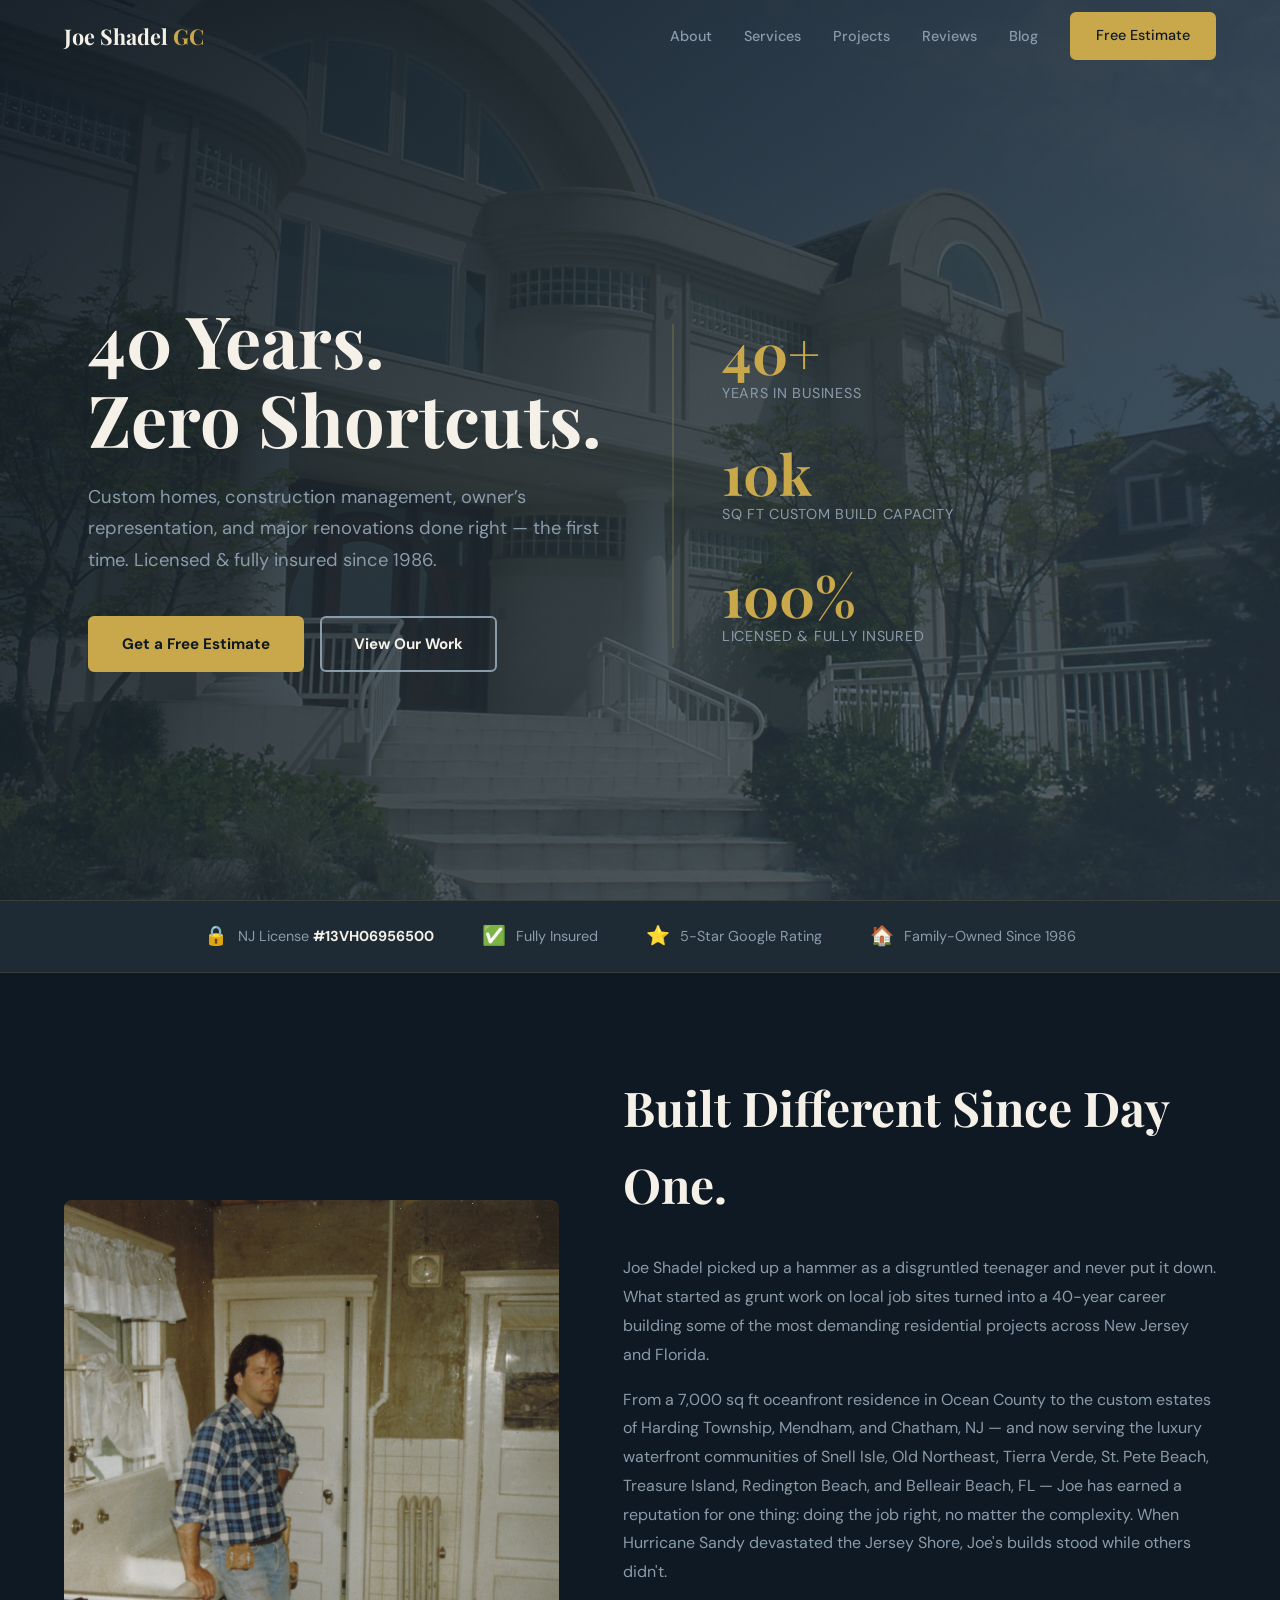
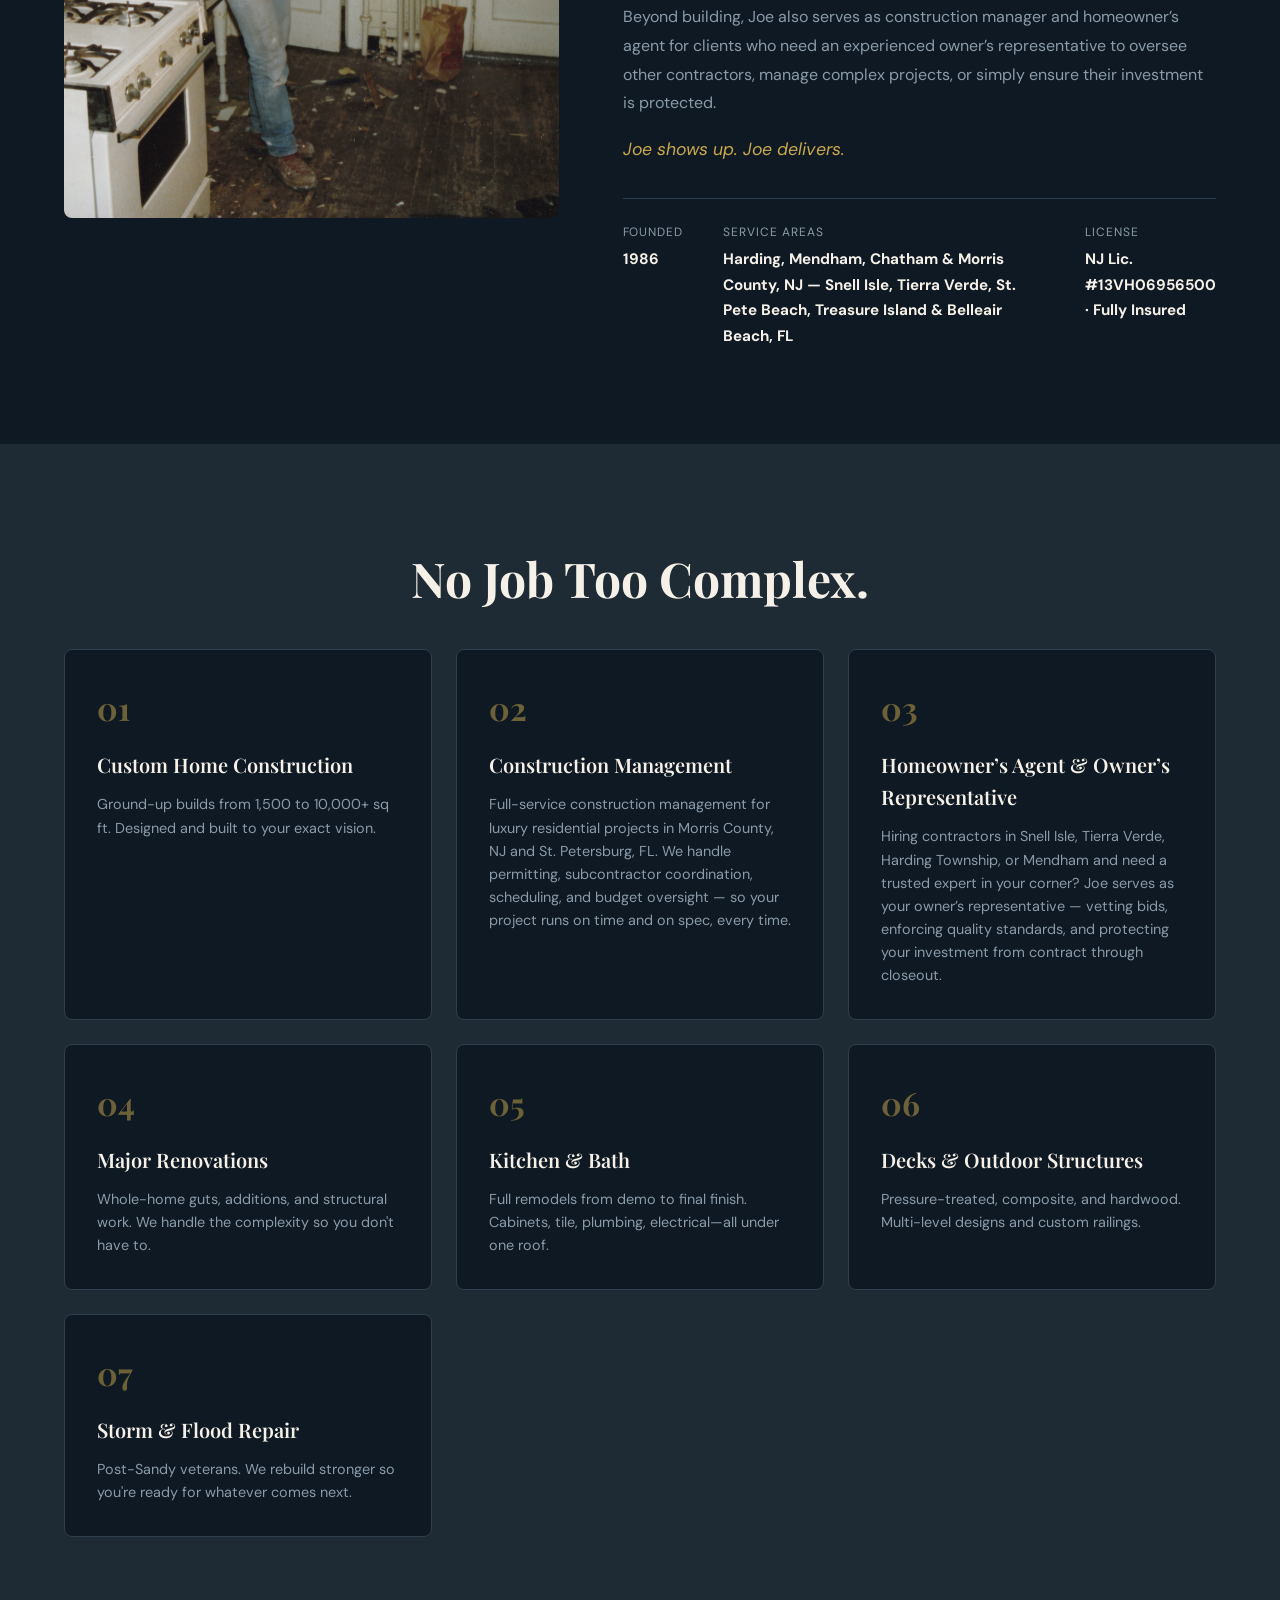
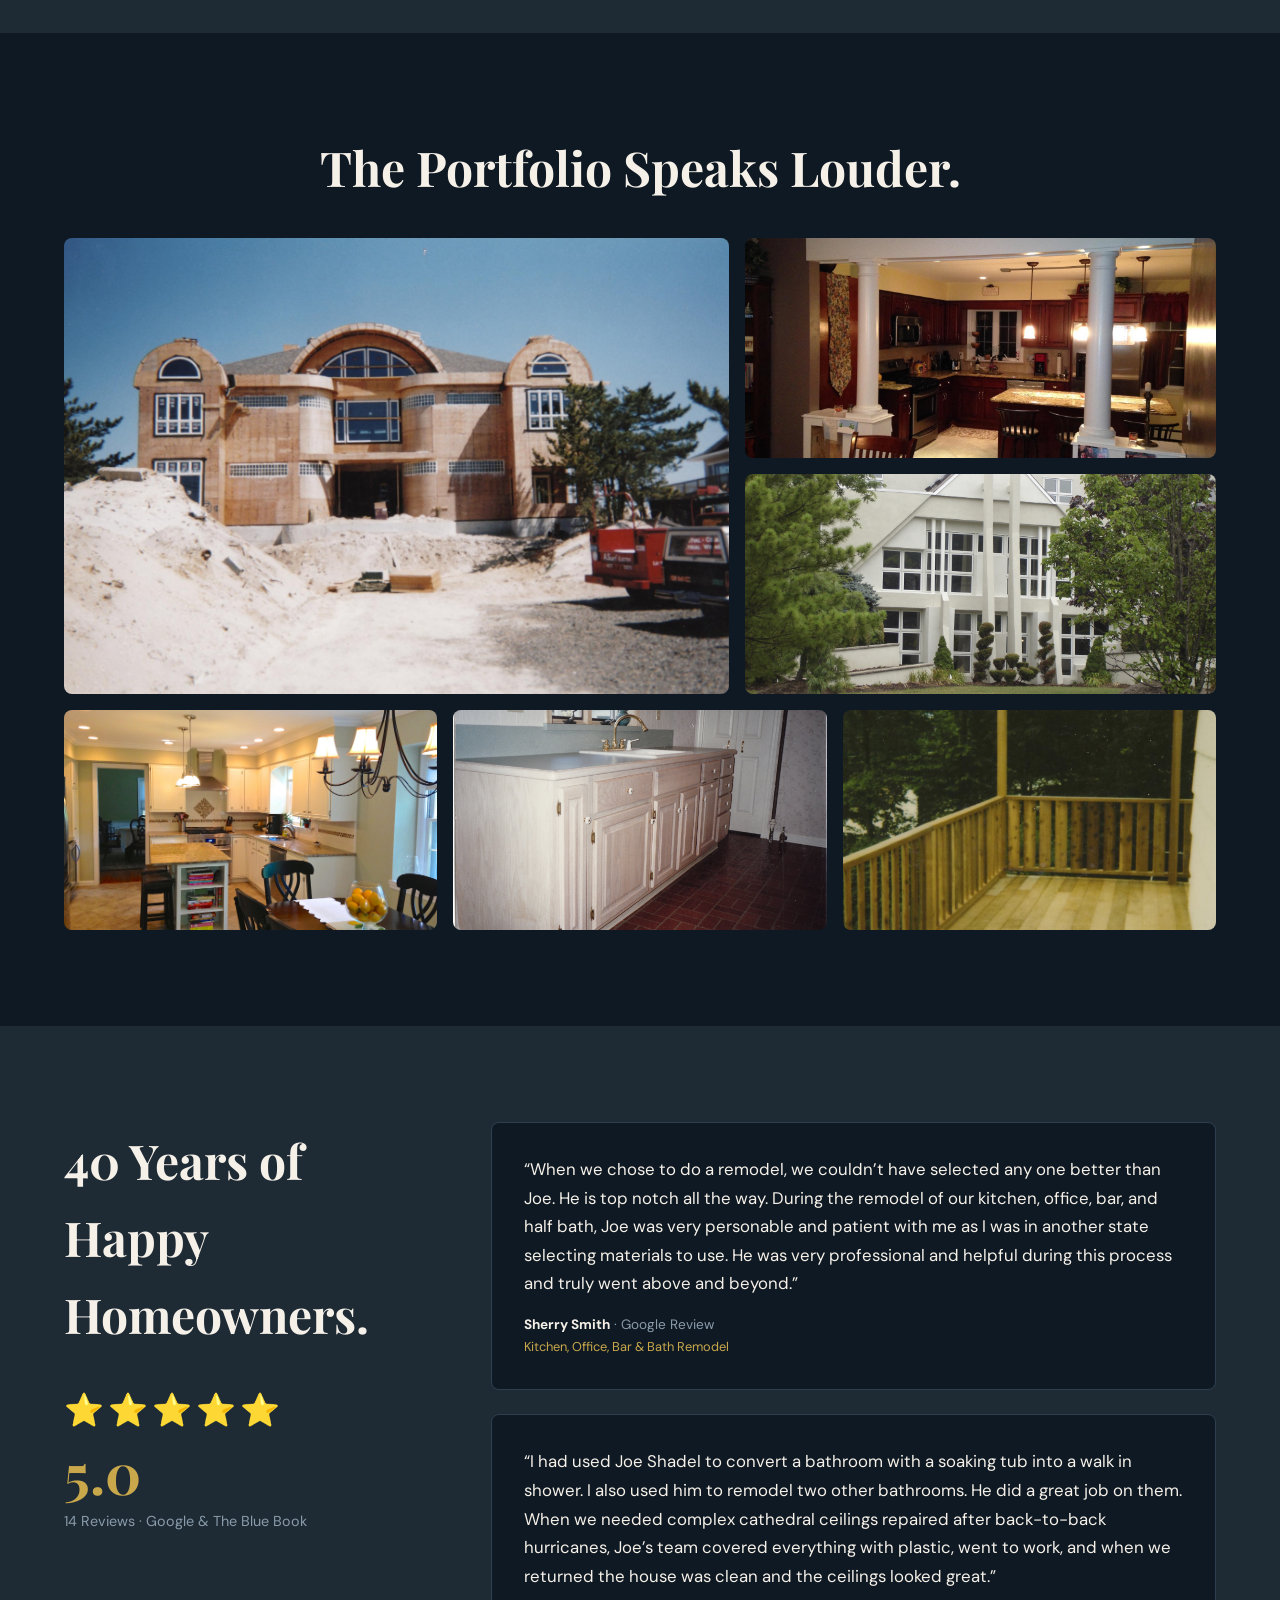
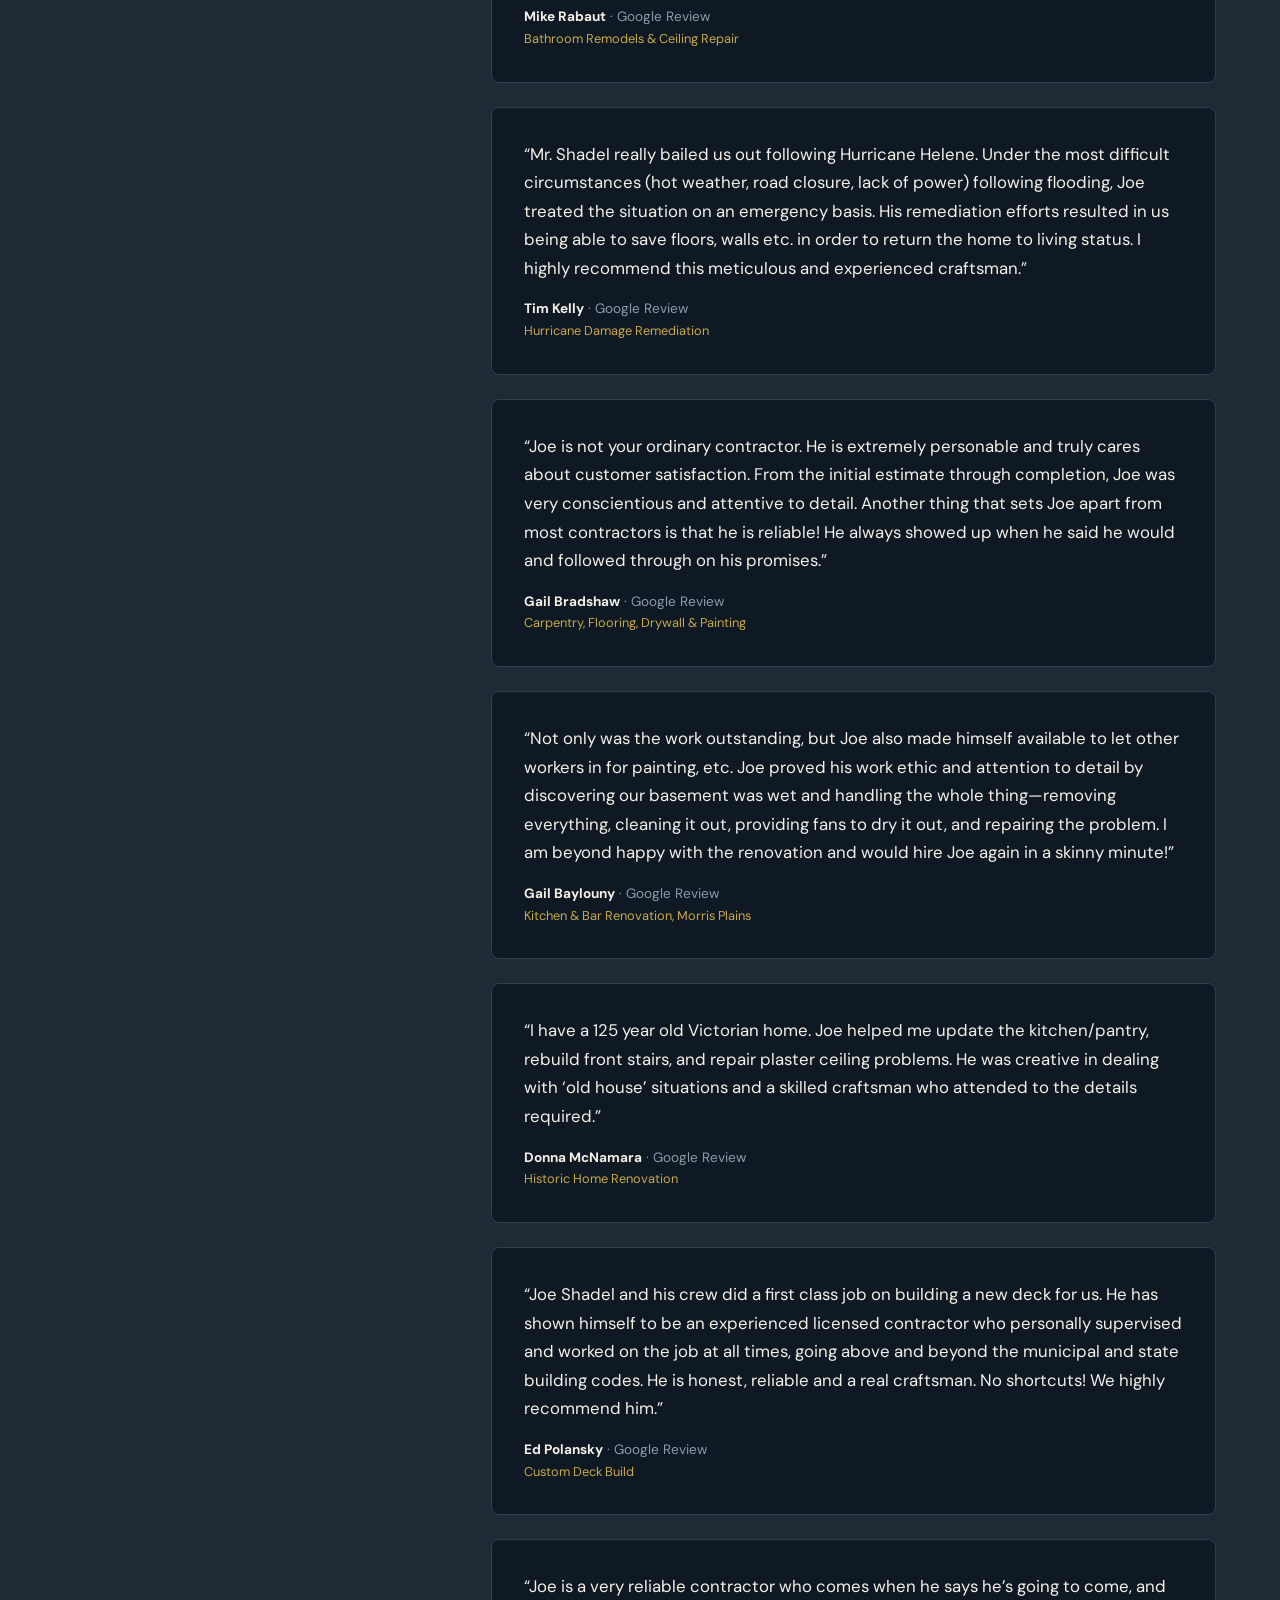
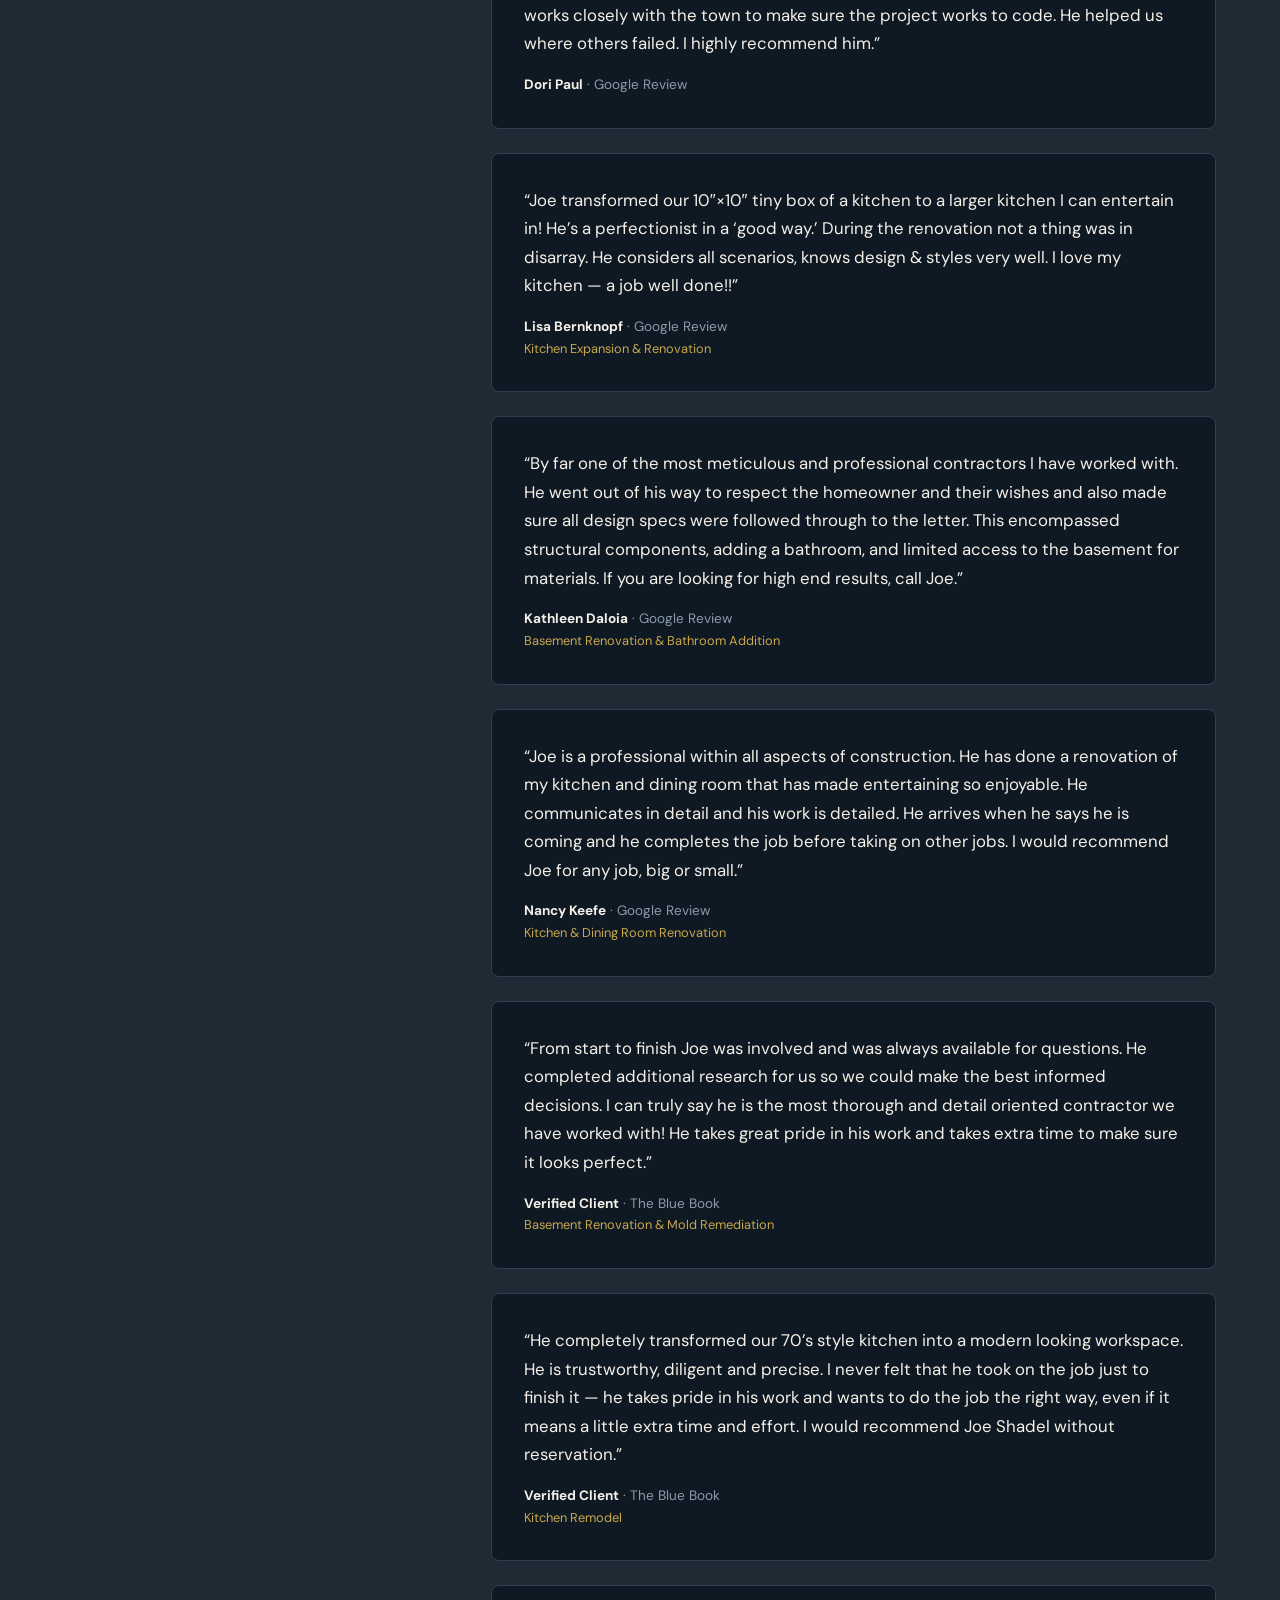
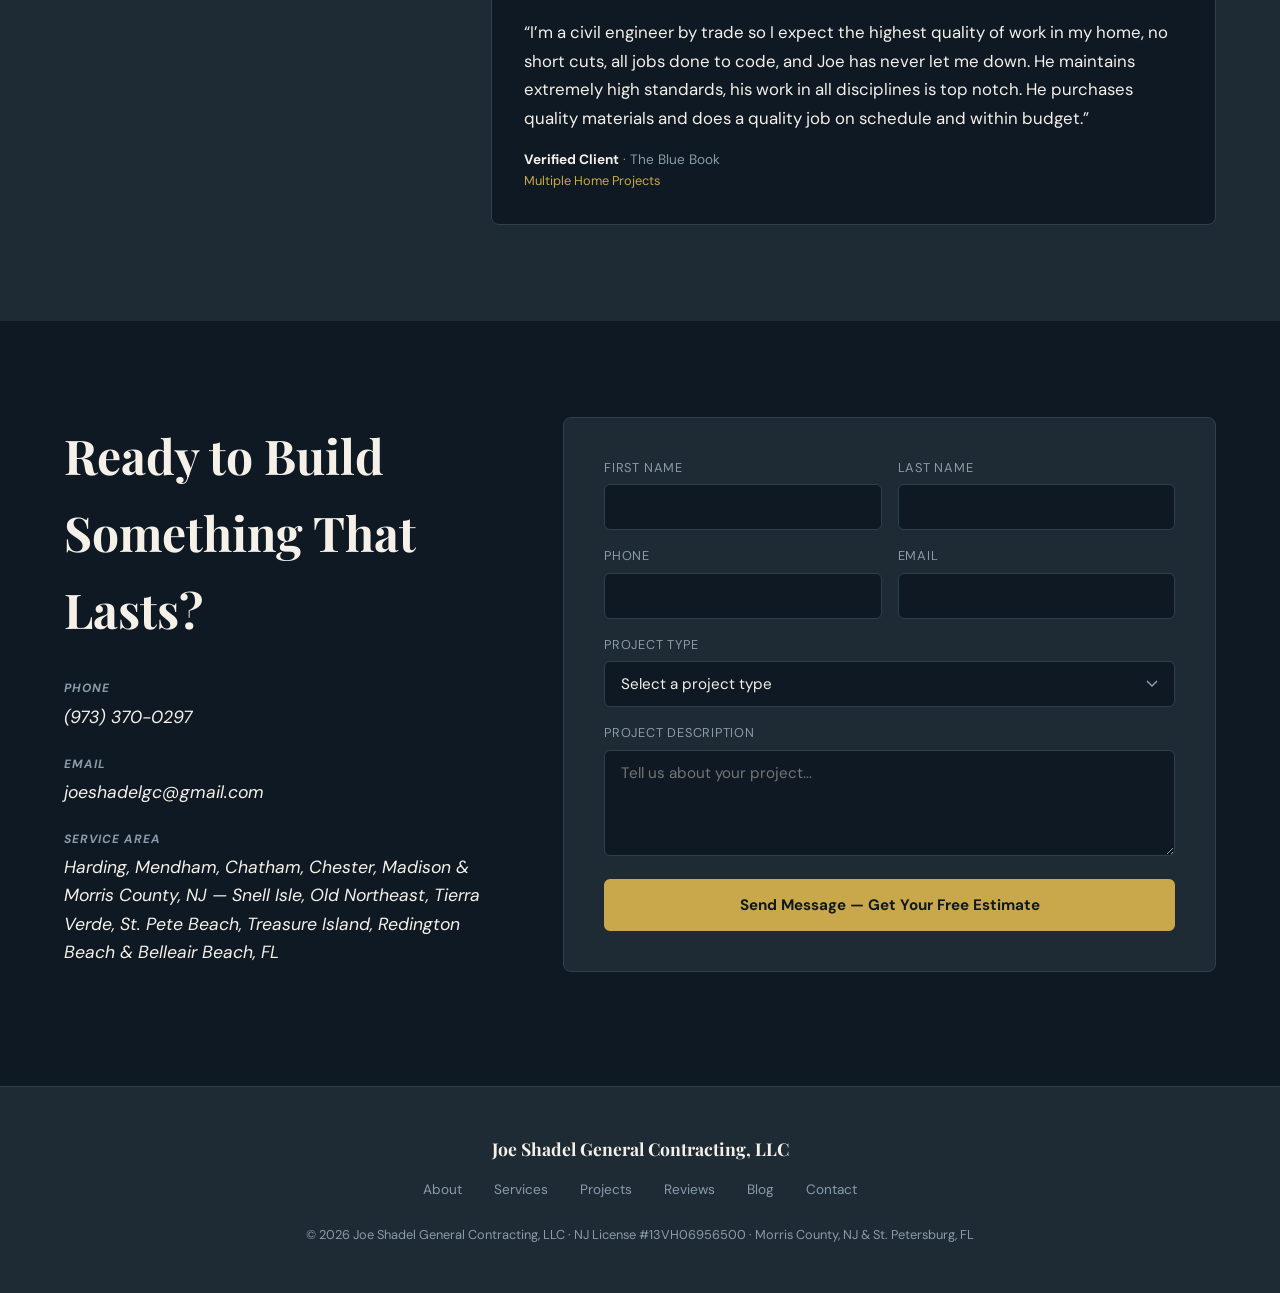
==== index.html @ 53f24676 "Update oceanfront residence project to Mantoloking NJ circa 2002 Co-Authored-By: Claude Sonnet 4.6 <" ====
<!DOCTYPE html>
<html lang="en">
<head>
  <meta charset="UTF-8">
  <meta name="viewport" content="width=device-width, initial-scale=1.0">

  <!-- Primary SEO -->
  <title>General Contractor &amp; Construction Manager | Morris County NJ &amp; St. Petersburg FL | Joe Shadel General Contracting, LLC</title>
  <meta name="description" content="Joe Shadel General Contracting, LLC — licensed general contractor, construction manager &amp; homeowner's agent serving $1M+ homes in Morris County NJ and Snell Isle, Tierra Verde, St. Pete Beach &amp; Belleair Beach FL. 40+ years. Free estimates.">
  <link rel="canonical" href="https://joeshadelgeneralcontracting.com/">

  <!-- Open Graph -->
  <meta property="og:type" content="website">
  <meta property="og:url" content="https://joeshadelgeneralcontracting.com/">
  <meta property="og:title" content="General Contractor &amp; Construction Manager | Joe Shadel General Contracting, LLC | Morris County NJ &amp; St. Petersburg FL">
  <meta property="og:description" content="Licensed general contractor, construction manager &amp; homeowner's agent serving Morris County NJ and St. Petersburg FL. 40+ years experience. Custom homes, renovations, kitchens, decks &amp; storm repair. Free estimates.">
  <meta property="og:image" content="https://joeshadelgeneralcontracting.com/joeshadel-photos/image_29.jpg">

  <!-- Twitter Card -->
  <meta name="twitter:card" content="summary_large_image">
  <meta name="twitter:title" content="General Contractor &amp; Construction Manager | Joe Shadel General Contracting, LLC | NJ &amp; St. Petersburg FL">
  <meta name="twitter:description" content="Licensed general contractor serving Morris County NJ and St. Petersburg &amp; Tierra Verde FL. Custom homes, renovations, kitchens, decks &amp; storm repair.">
  <meta name="twitter:image" content="https://joeshadelgeneralcontracting.com/joeshadel-photos/image_29.jpg">

  <!-- JSON-LD Structured Data -->
  <script type="application/ld+json">
  {
    "@context": "https://schema.org",
    "@type": "GeneralContractor",
    "name": "Joe Shadel General Contracting, LLC",
    "url": "https://joeshadelgeneralcontracting.com",
    "telephone": "+19733700297",
    "email": "joeshadelgc@gmail.com",
    "foundingDate": "1986",
    "description": "Licensed general contractor serving Morris County, NJ and St. Petersburg & Tierra Verde, FL. Specializing in custom home construction, major renovations, kitchen & bath remodels, decks, and storm & flood repair.",
    "areaServed": [
      { "@type": "AdministrativeArea", "name": "Morris County, NJ" },
      { "@type": "City", "name": "Harding Township, NJ" },
      { "@type": "City", "name": "Mendham, NJ" },
      { "@type": "City", "name": "Chatham, NJ" },
      { "@type": "City", "name": "Chester, NJ" },
      { "@type": "City", "name": "Madison, NJ" },
      { "@type": "City", "name": "Florham Park, NJ" },
      { "@type": "City", "name": "Mountain Lakes, NJ" },
      { "@type": "City", "name": "Morris Plains, NJ" },
      { "@type": "AdministrativeArea", "name": "Pinellas County, FL" },
      { "@type": "City", "name": "St. Petersburg, FL" },
      { "@type": "Neighborhood", "name": "Snell Isle, St. Petersburg, FL" },
      { "@type": "Neighborhood", "name": "Old Northeast, St. Petersburg, FL" },
      { "@type": "City", "name": "Tierra Verde, FL" },
      { "@type": "City", "name": "St. Pete Beach, FL" },
      { "@type": "Neighborhood", "name": "Pass-a-Grille, St. Pete Beach, FL" },
      { "@type": "City", "name": "Treasure Island, FL" },
      { "@type": "City", "name": "Madeira Beach, FL" },
      { "@type": "City", "name": "Redington Beach, FL" },
      { "@type": "City", "name": "Belleair Beach, FL" },
      { "@type": "City", "name": "Gulfport, FL" }
    ],
    "hasOfferCatalog": {
      "@type": "OfferCatalog",
      "name": "Contracting Services",
      "itemListElement": [
        { "@type": "Offer", "itemOffered": { "@type": "Service", "name": "Custom Home Construction" } },
        { "@type": "Offer", "itemOffered": { "@type": "Service", "name": "Major Home Renovations" } },
        { "@type": "Offer", "itemOffered": { "@type": "Service", "name": "Kitchen Remodeling" } },
        { "@type": "Offer", "itemOffered": { "@type": "Service", "name": "Bathroom Remodeling" } },
        { "@type": "Offer", "itemOffered": { "@type": "Service", "name": "Deck Construction" } },
        { "@type": "Offer", "itemOffered": { "@type": "Service", "name": "Construction Management", "description": "Full-service construction management for residential projects in Morris County NJ and St. Petersburg FL. Includes permitting, subcontractor coordination, schedule management, budget oversight, and quality control from groundbreaking through final inspection." } },
        { "@type": "Offer", "itemOffered": { "@type": "Service", "name": "Storm & Flood Repair" } },
        { "@type": "Offer", "itemOffered": { "@type": "Service", "name": "Homeowner's Agent / Owner's Representative", "description": "Owner's representative and homeowner's agent services for luxury residential projects in Morris County NJ and Pinellas County FL. Joe Shadel acts on your behalf — vetting contractors, reviewing bids, enforcing quality standards, and protecting your investment from start to finish." } }
      ]
    },
    "aggregateRating": {
      "@type": "AggregateRating",
      "ratingValue": "5.0",
      "reviewCount": "14",
      "bestRating": "5",
      "worstRating": "1"
    },
    "review": [
      {
        "@type": "Review",
        "author": { "@type": "Person", "name": "Sherry Smith" },
        "reviewRating": { "@type": "Rating", "ratingValue": "5", "bestRating": "5" },
        "reviewBody": "When we chose to do a remodel, we couldn't have selected any one better than Joe. He is top notch all the way. Joe was very personable and patient with me as I was in another state selecting materials to use. He was very professional and helpful during this process and truly went above and beyond.",
        "datePublished": "2025-02-16"
      },
      {
        "@type": "Review",
        "author": { "@type": "Person", "name": "Mike Rabaut" },
        "reviewRating": { "@type": "Rating", "ratingValue": "5", "bestRating": "5" },
        "reviewBody": "I had used Joe Shadel to convert a bathroom with a soaking tub into walk in shower. I also used him to remodel two other bathrooms, updating them from the '80s. He did a great job on them. I would like to thank Joe for his positive and honest attitude and his professional approach to his work.",
        "datePublished": "2024-12-08"
      },
      {
        "@type": "Review",
        "author": { "@type": "Person", "name": "Tim Kelly" },
        "reviewRating": { "@type": "Rating", "ratingValue": "5", "bestRating": "5" },
        "reviewBody": "Mr. Shadel really bailed us out following Hurricane Helene. Under the most difficult circumstances following flooding, Joe treated the situation on an emergency basis. His remediation efforts resulted in us being able to save floors, walls etc. in order to return the home to living status. I highly recommend this meticulous and experienced craftsman.",
        "datePublished": "2024-09-22"
      },
      {
        "@type": "Review",
        "author": { "@type": "Person", "name": "Gail Bradshaw" },
        "reviewRating": { "@type": "Rating", "ratingValue": "5", "bestRating": "5" },
        "reviewBody": "Joe is not your ordinary contractor. He is extremely personable and truly cares about customer satisfaction. From the initial estimate through completion, Joe was very conscientious and attentive to detail. Another thing that sets Joe apart from most contractors is that he is reliable!",
        "datePublished": "2024-07-26"
      },
      {
        "@type": "Review",
        "author": { "@type": "Person", "name": "Gail Baylouny" },
        "reviewRating": { "@type": "Rating", "ratingValue": "5", "bestRating": "5" },
        "reviewBody": "Not only was the work outstanding, but Joe also made himself available to let other workers in. Joe proved his work ethic and attention to detail by discovering our basement was wet and handling the whole thing from start to finish. I am beyond happy with the renovation and would hire Joe again in a skinny minute!",
        "datePublished": "2019-09-06"
      },
      {
        "@type": "Review",
        "author": { "@type": "Person", "name": "Donna McNamara" },
        "reviewRating": { "@type": "Rating", "ratingValue": "5", "bestRating": "5" },
        "reviewBody": "I have a 125 year old Victorian home. Joe helped me update the kitchen/pantry, rebuild front stairs, and repair plaster ceiling problems. He was creative in dealing with 'old house' situations and a skilled craftsman who attended to the details required.",
        "datePublished": "2019-08-30"
      },
      {
        "@type": "Review",
        "author": { "@type": "Person", "name": "Ed Polansky" },
        "reviewRating": { "@type": "Rating", "ratingValue": "5", "bestRating": "5" },
        "reviewBody": "Joe Shadel and his crew did a first class job on building a new deck for us. He is honest, reliable and a real craftsman. No shortcuts! We highly recommend him.",
        "datePublished": "2019-08-29"
      },
      {
        "@type": "Review",
        "author": { "@type": "Person", "name": "Dori Paul" },
        "reviewRating": { "@type": "Rating", "ratingValue": "5", "bestRating": "5" },
        "reviewBody": "Joe is a very reliable contractor who comes when he says he's going to come, and works closely with the town to make sure the project works to code. He helped us where others failed. I highly recommend him.",
        "datePublished": "2019-05-07"
      },
      {
        "@type": "Review",
        "author": { "@type": "Person", "name": "Lisa Bernknopf" },
        "reviewRating": { "@type": "Rating", "ratingValue": "5", "bestRating": "5" },
        "reviewBody": "Joe transformed our 10x10 tiny box of a kitchen to a larger kitchen I can entertain in! He's a perfectionist in a good way. During the renovation not a thing was in disarray. I love my kitchen, a job well done!",
        "datePublished": "2019-03-18"
      },
      {
        "@type": "Review",
        "author": { "@type": "Person", "name": "Kathleen Daloia" },
        "reviewRating": { "@type": "Rating", "ratingValue": "5", "bestRating": "5" },
        "reviewBody": "By far one of the most meticulous and professional contractors I have worked with. He went out of his way to respect the homeowner and their wishes and also made sure all design specs were followed through to the letter. If you are looking for high end results, call Joe.",
        "datePublished": "2019-03-15"
      },
      {
        "@type": "Review",
        "author": { "@type": "Person", "name": "Nancy Keefe" },
        "reviewRating": { "@type": "Rating", "ratingValue": "5", "bestRating": "5" },
        "reviewBody": "Joe is a professional within all aspects of construction. He communicates in detail and his work is detailed. He arrives when he says he is coming and he completes the job before taking on other jobs. I would recommend Joe for any job, big or small.",
        "datePublished": "2017-01-19"
      }
    ]
  }
  </script>

  <link rel="preconnect" href="https://fonts.googleapis.com">
  <link rel="preconnect" href="https://fonts.gstatic.com" crossorigin>
  <link href="https://fonts.googleapis.com/css2?family=DM+Sans:ital,wght@0,400;0,500;0,700;1,400&family=Playfair+Display:wght@400;600;700&display=swap" rel="stylesheet">
  <link rel="stylesheet" href="styles.css">
</head>
<body>

  <!-- Nav -->
  <nav class="nav" id="nav">
    <div class="nav__inner container">
      <a href="#" class="nav__logo">Joe Shadel <span>GC</span></a>
      <button class="nav__hamburger" id="hamburger" aria-label="Toggle menu">
        <span></span><span></span><span></span>
      </button>
      <ul class="nav__links" id="nav-links">
        <li><a href="#about">About</a></li>
        <li><a href="#services">Services</a></li>
        <li><a href="#projects">Projects</a></li>
        <li><a href="#testimonials">Reviews</a></li>
        <li><a href="blog.html">Blog</a></li>
        <li><a href="#contact" class="btn btn--gold btn--sm">Free Estimate</a></li>
      </ul>
    </div>
  </nav>

  <main>

  <!-- Hero -->
  <header class="hero" id="hero" style="background-image: url('joeshadel-photos/image_29.jpg');">
    <div class="hero__inner container">
      <div class="hero__content">
        <h1 class="hero__headline">40 Years.<br>Zero Shortcuts.</h1>
        <p class="hero__sub">Custom homes, construction management, owner&rsquo;s representation, and major renovations done right&nbsp;&mdash; the first time. Licensed &amp; fully insured since 1986.</p>
        <div class="hero__ctas">
          <a href="#contact" class="btn btn--gold">Get a Free Estimate</a>
          <a href="#projects" class="btn btn--outline">View Our Work</a>
        </div>
      </div>
      <div class="hero__stats">
        <div class="stat">
          <span class="stat__number">40+</span>
          <span class="stat__label">Years in Business</span>
        </div>
        <div class="stat">
          <span class="stat__number">10k</span>
          <span class="stat__label">Sq Ft Custom Build Capacity</span>
        </div>
        <div class="stat">
          <span class="stat__number">100%</span>
          <span class="stat__label">Licensed &amp; Fully Insured</span>
        </div>
      </div>
    </div>
  </header>

  <!-- Trust Bar -->
  <section class="trust-bar">
    <div class="trust-bar__inner container">
      <div class="trust-bar__item">
        <span class="trust-bar__icon">&#128274;</span>
        <span>NJ License <strong>#13VH06956500</strong></span>
      </div>
      <div class="trust-bar__item">
        <span class="trust-bar__icon">&#9989;</span>
        <span>Fully Insured</span>
      </div>
      <div class="trust-bar__item">
        <span class="trust-bar__icon">&#11088;</span>
        <span>5-Star Google Rating</span>
      </div>
      <div class="trust-bar__item">
        <span class="trust-bar__icon">&#127968;</span>
        <span>Family-Owned Since 1986</span>
      </div>
    </div>
  </section>

  <!-- About -->
  <section class="about section" id="about">
    <div class="about__inner container">
      <div class="about__photo">
        <img src="joeshadel-photos/image_07.jpg" alt="Joe Shadel on a job site in the early days of his career">
      </div>
      <div class="about__content">
        <h2 class="section__heading">Built Different Since Day One.</h2>
        <p>Joe Shadel picked up a hammer as a disgruntled teenager and never put it down. What started as grunt work on local job sites turned into a 40-year career building some of the most demanding residential projects across New Jersey and Florida.</p>
        <p>From a 7,000 sq ft oceanfront residence in Ocean County to the custom estates of Harding Township, Mendham, and Chatham, NJ — and now serving the luxury waterfront communities of Snell Isle, Old Northeast, Tierra Verde, St. Pete Beach, Treasure Island, Redington Beach, and Belleair Beach, FL — Joe has earned a reputation for one thing: doing the job right, no matter the complexity. When Hurricane Sandy devastated the Jersey Shore, Joe's builds stood while others didn't.</p>
        <p>Beyond building, Joe also serves as construction manager and homeowner&rsquo;s agent for clients who need an experienced owner&rsquo;s representative to oversee other contractors, manage complex projects, or simply ensure their investment is protected.</p>
        <p class="about__trust"><em>Joe shows up. Joe delivers.</em></p>
        <div class="about__credentials">
          <div class="credential">
            <span class="credential__label">Founded</span>
            <span class="credential__value">1986</span>
          </div>
          <div class="credential">
            <span class="credential__label">Service Areas</span>
            <span class="credential__value">Harding, Mendham, Chatham &amp; Morris County, NJ &mdash; Snell Isle, Tierra Verde, St. Pete Beach, Treasure Island &amp; Belleair Beach, FL</span>
          </div>
          <div class="credential">
            <span class="credential__label">License</span>
            <span class="credential__value">NJ Lic. #13VH06956500 &middot; Fully Insured</span>
          </div>
        </div>
      </div>
    </div>
  </section>

  <!-- Services -->
  <section class="services section" id="services">
    <div class="container">
      <h2 class="section__heading section__heading--center">No Job Too Complex.</h2>
      <div class="services__grid">
        <div class="service-card">
          <span class="service-card__num">01</span>
          <h3 class="service-card__title">Custom Home Construction</h3>
          <p>Ground-up builds from 1,500 to 10,000+ sq ft. Designed and built to your exact vision.</p>
        </div>
        <div class="service-card">
          <span class="service-card__num">02</span>
          <h3 class="service-card__title">Construction Management</h3>
          <p>Full-service construction management for luxury residential projects in Morris County, NJ and St. Petersburg, FL. We handle permitting, subcontractor coordination, scheduling, and budget oversight — so your project runs on time and on spec, every time.</p>
        </div>
        <div class="service-card">
          <span class="service-card__num">03</span>
          <h3 class="service-card__title">Homeowner&rsquo;s Agent &amp; Owner&rsquo;s Representative</h3>
          <p>Hiring contractors in Snell Isle, Tierra Verde, Harding Township, or Mendham and need a trusted expert in your corner? Joe serves as your owner&rsquo;s representative &mdash; vetting bids, enforcing quality standards, and protecting your investment from contract through closeout.</p>
        </div>
        <div class="service-card">
          <span class="service-card__num">04</span>
          <h3 class="service-card__title">Major Renovations</h3>
          <p>Whole-home guts, additions, and structural work. We handle the complexity so you don't have to.</p>
        </div>
        <div class="service-card">
          <span class="service-card__num">05</span>
          <h3 class="service-card__title">Kitchen &amp; Bath</h3>
          <p>Full remodels from demo to final finish. Cabinets, tile, plumbing, electrical&mdash;all under one roof.</p>
        </div>
        <div class="service-card">
          <span class="service-card__num">06</span>
          <h3 class="service-card__title">Decks &amp; Outdoor Structures</h3>
          <p>Pressure-treated, composite, and hardwood. Multi-level designs and custom railings.</p>
        </div>
        <div class="service-card">
          <span class="service-card__num">07</span>
          <h3 class="service-card__title">Storm &amp; Flood Repair</h3>
          <p>Post-Sandy veterans. We rebuild stronger so you're ready for whatever comes next.</p>
        </div>
      </div>
    </div>
  </section>

  <!-- Projects -->
  <section class="projects section" id="projects">
    <div class="container">
      <h2 class="section__heading section__heading--center">The Portfolio Speaks Louder.</h2>
      <div class="projects__grid">
        <div class="project-card project-card--featured">
          <img src="joeshadel-photos/image_28.jpg" alt="7,000 sq ft oceanfront residence under construction — Mantoloking NJ circa 2002">
          <div class="project-card__overlay">
            <h3>7,000 Sq Ft Oceanfront Residence</h3>
            <p>Mantoloking, NJ &middot; circa 2002</p>
          </div>
        </div>
        <div class="project-card project-card--medium">
          <img src="joeshadel-photos/image_11.jpg" alt="Full gut renovation of a colonial home — Morris County NJ">
          <div class="project-card__overlay">
            <h3>Full Gut Renovation, Colonial</h3>
            <p>Morris County, NJ</p>
          </div>
        </div>
        <div class="project-card project-card--medium">
          <img src="joeshadel-photos/image_30.jpg" alt="10,000 sq ft custom estate — Morris County NJ">
          <div class="project-card__overlay">
            <h3>10,000 Sq Ft Custom Estate</h3>
            <p>Morris County, NJ</p>
          </div>
        </div>
        <div class="project-card project-card--small">
          <img src="joeshadel-photos/image_19.jpg" alt="Chef's kitchen remodel — Chatham NJ">
          <div class="project-card__overlay">
            <h3>Chef's Kitchen Remodel</h3>
            <p>Chatham, NJ</p>
          </div>
        </div>
        <div class="project-card project-card--small">
          <img src="joeshadel-photos/image_14.jpg" alt="Kitchen remodel — West Orange NJ">
          <div class="project-card__overlay">
            <h3>Kitchen Remodel</h3>
            <p>From Joe's Profile Photo &middot; West Orange, NJ</p>
          </div>
        </div>
        <div class="project-card project-card--small">
          <img src="joeshadel-photos/image_25.jpg" alt="Custom wood deck build — Rockaway NJ">
          <div class="project-card__overlay">
            <h3>Multi-Level Composite Deck</h3>
            <p>Rockaway, NJ</p>
          </div>
        </div>
      </div>
    </div>
  </section>

  <!-- Testimonials -->
  <section class="testimonials section" id="testimonials">
    <div class="testimonials__inner container">
      <div class="testimonials__rating">
        <h2 class="section__heading">40 Years of Happy Homeowners.</h2>
        <div class="testimonials__stars">&#11088;&#11088;&#11088;&#11088;&#11088;</div>
        <span class="testimonials__score">5.0</span>
        <span class="testimonials__count">14 Reviews &middot; Google &amp; The Blue Book</span>
      </div>
      <div class="testimonials__cards">
        <div class="testimonial-card">
          <p class="testimonial-card__quote">&ldquo;When we chose to do a remodel, we couldn&rsquo;t have selected any one better than Joe. He is top notch all the way. During the remodel of our kitchen, office, bar, and half bath, Joe was very personable and patient with me as I was in another state selecting materials to use. He was very professional and helpful during this process and truly went above and beyond.&rdquo;</p>
          <div class="testimonial-card__meta">
            <strong>Sherry Smith</strong> &middot; Google Review
            <br><span class="testimonial-card__type">Kitchen, Office, Bar &amp; Bath Remodel</span>
          </div>
        </div>
        <div class="testimonial-card">
          <p class="testimonial-card__quote">&ldquo;I had used Joe Shadel to convert a bathroom with a soaking tub into a walk in shower. I also used him to remodel two other bathrooms. He did a great job on them. When we needed complex cathedral ceilings repaired after back-to-back hurricanes, Joe&rsquo;s team covered everything with plastic, went to work, and when we returned the house was clean and the ceilings looked great.&rdquo;</p>
          <div class="testimonial-card__meta">
            <strong>Mike Rabaut</strong> &middot; Google Review
            <br><span class="testimonial-card__type">Bathroom Remodels &amp; Ceiling Repair</span>
          </div>
        </div>
        <div class="testimonial-card">
          <p class="testimonial-card__quote">&ldquo;Mr. Shadel really bailed us out following Hurricane Helene. Under the most difficult circumstances (hot weather, road closure, lack of power) following flooding, Joe treated the situation on an emergency basis. His remediation efforts resulted in us being able to save floors, walls etc. in order to return the home to living status. I highly recommend this meticulous and experienced craftsman.&rdquo;</p>
          <div class="testimonial-card__meta">
            <strong>Tim Kelly</strong> &middot; Google Review
            <br><span class="testimonial-card__type">Hurricane Damage Remediation</span>
          </div>
        </div>
        <div class="testimonial-card">
          <p class="testimonial-card__quote">&ldquo;Joe is not your ordinary contractor. He is extremely personable and truly cares about customer satisfaction. From the initial estimate through completion, Joe was very conscientious and attentive to detail. Another thing that sets Joe apart from most contractors is that he is reliable! He always showed up when he said he would and followed through on his promises.&rdquo;</p>
          <div class="testimonial-card__meta">
            <strong>Gail Bradshaw</strong> &middot; Google Review
            <br><span class="testimonial-card__type">Carpentry, Flooring, Drywall &amp; Painting</span>
          </div>
        </div>
        <div class="testimonial-card">
          <p class="testimonial-card__quote">&ldquo;Not only was the work outstanding, but Joe also made himself available to let other workers in for painting, etc. Joe proved his work ethic and attention to detail by discovering our basement was wet and handling the whole thing&mdash;removing everything, cleaning it out, providing fans to dry it out, and repairing the problem. I am beyond happy with the renovation and would hire Joe again in a skinny minute!&rdquo;</p>
          <div class="testimonial-card__meta">
            <strong>Gail Baylouny</strong> &middot; Google Review
            <br><span class="testimonial-card__type">Kitchen &amp; Bar Renovation, Morris Plains</span>
          </div>
        </div>
        <div class="testimonial-card">
          <p class="testimonial-card__quote">&ldquo;I have a 125 year old Victorian home. Joe helped me update the kitchen/pantry, rebuild front stairs, and repair plaster ceiling problems. He was creative in dealing with &lsquo;old house&rsquo; situations and a skilled craftsman who attended to the details required.&rdquo;</p>
          <div class="testimonial-card__meta">
            <strong>Donna McNamara</strong> &middot; Google Review
            <br><span class="testimonial-card__type">Historic Home Renovation</span>
          </div>
        </div>
        <div class="testimonial-card">
          <p class="testimonial-card__quote">&ldquo;Joe Shadel and his crew did a first class job on building a new deck for us. He has shown himself to be an experienced licensed contractor who personally supervised and worked on the job at all times, going above and beyond the municipal and state building codes. He is honest, reliable and a real craftsman. No shortcuts! We highly recommend him.&rdquo;</p>
          <div class="testimonial-card__meta">
            <strong>Ed Polansky</strong> &middot; Google Review
            <br><span class="testimonial-card__type">Custom Deck Build</span>
          </div>
        </div>
        <div class="testimonial-card">
          <p class="testimonial-card__quote">&ldquo;Joe is a very reliable contractor who comes when he says he&rsquo;s going to come, and works closely with the town to make sure the project works to code. He helped us where others failed. I highly recommend him.&rdquo;</p>
          <div class="testimonial-card__meta">
            <strong>Dori Paul</strong> &middot; Google Review
          </div>
        </div>
        <div class="testimonial-card">
          <p class="testimonial-card__quote">&ldquo;Joe transformed our 10&Prime;&times;10&Prime; tiny box of a kitchen to a larger kitchen I can entertain in! He&rsquo;s a perfectionist in a &lsquo;good way.&rsquo; During the renovation not a thing was in disarray. He considers all scenarios, knows design &amp; styles very well. I love my kitchen &mdash; a job well done!!&rdquo;</p>
          <div class="testimonial-card__meta">
            <strong>Lisa Bernknopf</strong> &middot; Google Review
            <br><span class="testimonial-card__type">Kitchen Expansion &amp; Renovation</span>
          </div>
        </div>
        <div class="testimonial-card">
          <p class="testimonial-card__quote">&ldquo;By far one of the most meticulous and professional contractors I have worked with. He went out of his way to respect the homeowner and their wishes and also made sure all design specs were followed through to the letter. This encompassed structural components, adding a bathroom, and limited access to the basement for materials. If you are looking for high end results, call Joe.&rdquo;</p>
          <div class="testimonial-card__meta">
            <strong>Kathleen Daloia</strong> &middot; Google Review
            <br><span class="testimonial-card__type">Basement Renovation &amp; Bathroom Addition</span>
          </div>
        </div>
        <div class="testimonial-card">
          <p class="testimonial-card__quote">&ldquo;Joe is a professional within all aspects of construction. He has done a renovation of my kitchen and dining room that has made entertaining so enjoyable. He communicates in detail and his work is detailed. He arrives when he says he is coming and he completes the job before taking on other jobs. I would recommend Joe for any job, big or small.&rdquo;</p>
          <div class="testimonial-card__meta">
            <strong>Nancy Keefe</strong> &middot; Google Review
            <br><span class="testimonial-card__type">Kitchen &amp; Dining Room Renovation</span>
          </div>
        </div>
        <div class="testimonial-card">
          <p class="testimonial-card__quote">&ldquo;From start to finish Joe was involved and was always available for questions. He completed additional research for us so we could make the best informed decisions. I can truly say he is the most thorough and detail oriented contractor we have worked with! He takes great pride in his work and takes extra time to make sure it looks perfect.&rdquo;</p>
          <div class="testimonial-card__meta">
            <strong>Verified Client</strong> &middot; The Blue Book
            <br><span class="testimonial-card__type">Basement Renovation &amp; Mold Remediation</span>
          </div>
        </div>
        <div class="testimonial-card">
          <p class="testimonial-card__quote">&ldquo;He completely transformed our 70&rsquo;s style kitchen into a modern looking workspace. He is trustworthy, diligent and precise. I never felt that he took on the job just to finish it &mdash; he takes pride in his work and wants to do the job the right way, even if it means a little extra time and effort. I would recommend Joe Shadel without reservation.&rdquo;</p>
          <div class="testimonial-card__meta">
            <strong>Verified Client</strong> &middot; The Blue Book
            <br><span class="testimonial-card__type">Kitchen Remodel</span>
          </div>
        </div>
        <div class="testimonial-card">
          <p class="testimonial-card__quote">&ldquo;I&rsquo;m a civil engineer by trade so I expect the highest quality of work in my home, no short cuts, all jobs done to code, and Joe has never let me down. He maintains extremely high standards, his work in all disciplines is top notch. He purchases quality materials and does a quality job on schedule and within budget.&rdquo;</p>
          <div class="testimonial-card__meta">
            <strong>Verified Client</strong> &middot; The Blue Book
            <br><span class="testimonial-card__type">Multiple Home Projects</span>
          </div>
        </div>
      </div>
    </div>
  </section>

  <!-- Contact -->
  <section class="contact section" id="contact">
    <div class="contact__inner container">
      <div class="contact__info">
        <h2 class="section__heading">Ready to Build Something That Lasts?</h2>
        <address>
        <div class="contact__detail">
          <strong>Phone</strong>
          <a href="tel:+19733700297">(973) 370-0297</a>
        </div>
        <div class="contact__detail">
          <strong>Email</strong>
          <a href="mailto:joeshadelgc@gmail.com">joeshadelgc@gmail.com</a>
        </div>
        <div class="contact__detail">
          <strong>Service Area</strong>
          <span>Harding, Mendham, Chatham, Chester, Madison &amp; Morris County, NJ &mdash; Snell Isle, Old Northeast, Tierra Verde, St. Pete Beach, Treasure Island, Redington Beach &amp; Belleair Beach, FL</span>
        </div>
        </address>
      </div>
      <form class="contact__form" action="https://formspree.io/f/xlgojzdw" method="POST">
        <div class="form-row">
          <div class="form-group">
            <label for="first-name">First Name</label>
            <input type="text" id="first-name" name="first-name" required>
          </div>
          <div class="form-group">
            <label for="last-name">Last Name</label>
            <input type="text" id="last-name" name="last-name" required>
          </div>
        </div>
        <div class="form-row">
          <div class="form-group">
            <label for="phone">Phone</label>
            <input type="tel" id="phone" name="phone">
          </div>
          <div class="form-group">
            <label for="email">Email</label>
            <input type="email" id="email" name="email" required>
          </div>
        </div>
        <div class="form-group">
          <label for="project-type">Project Type</label>
          <select id="project-type" name="project-type">
            <option value="">Select a project type</option>
            <option>Custom Home Construction</option>
            <option>Major Renovation</option>
            <option>Kitchen & Bath</option>
            <option>Decks & Outdoor Structures</option>
            <option>Storm & Flood Repair</option>
            <option>Other</option>
          </select>
        </div>
        <div class="form-group">
          <label for="description">Project Description</label>
          <textarea id="description" name="description" rows="4" placeholder="Tell us about your project..."></textarea>
        </div>
        <button type="submit" class="btn btn--gold btn--full">Send Message &mdash; Get Your Free Estimate</button>
      </form>
    </div>
  </section>

  </main>

  <!-- Footer -->
  <footer class="footer">
    <div class="footer__inner container">
      <div class="footer__brand">Joe Shadel General Contracting, LLC</div>
      <nav class="footer__nav">
        <a href="#about">About</a>
        <a href="#services">Services</a>
        <a href="#projects">Projects</a>
        <a href="#testimonials">Reviews</a>
        <a href="blog.html">Blog</a>
        <a href="#contact">Contact</a>
      </nav>
      <p class="footer__legal">&copy; 2026 Joe Shadel General Contracting, LLC &middot; NJ License #13VH06956500 &middot; Morris County, NJ &amp; St. Petersburg, FL</p>
    </div>
  </footer>

  <script>
    // Sticky nav background
    const nav = document.getElementById('nav');
    window.addEventListener('scroll', () => {
      nav.classList.toggle('nav--scrolled', window.scrollY > 50);
    });

    // Mobile hamburger
    const hamburger = document.getElementById('hamburger');
    const navLinks = document.getElementById('nav-links');
    hamburger.addEventListener('click', () => {
      hamburger.classList.toggle('active');
      navLinks.classList.toggle('open');
    });

    // Close mobile menu on link click
    navLinks.querySelectorAll('a').forEach(link => {
      link.addEventListener('click', () => {
        hamburger.classList.remove('active');
        navLinks.classList.remove('open');
      });
    });

    // Smooth scroll
    document.querySelectorAll('a[href^="#"]').forEach(anchor => {
      anchor.addEventListener('click', function (e) {
        const target = document.querySelector(this.getAttribute('href'));
        if (target) {
          e.preventDefault();
          target.scrollIntoView({ behavior: 'smooth', block: 'start' });
        }
      });
    });
  </script>

</body>
</html>
---- styles.css ----
/* ========================================
   Design Tokens
   ======================================== */
:root {
  --navy:     #0f1923;
  --charcoal: #1e2b35;
  --slate:    #2e3f4f;
  --gold:     #c9a84c;
  --gold-lt:  #e8c97a;
  --cream:    #f5f0e8;
  --muted:    #8a9baa;

  --f-display: 'Playfair Display', Georgia, serif;
  --f-body:    'DM Sans', sans-serif;

  --nav-h: 72px;
}

/* ========================================
   Reset & Base
   ======================================== */
*, *::before, *::after { box-sizing: border-box; margin: 0; padding: 0; }

html { scroll-behavior: smooth; scroll-padding-top: var(--nav-h); }

body {
  font-family: var(--f-body);
  color: var(--cream);
  background: var(--navy);
  line-height: 1.6;
  -webkit-font-smoothing: antialiased;
}

img { max-width: 100%; display: block; }
a { color: inherit; text-decoration: none; }

.container {
  max-width: 1200px;
  margin: 0 auto;
  padding: 0 24px;
}

.section {
  padding: 96px 0;
}

/* ========================================
   Typography
   ======================================== */
.section__heading {
  font-family: var(--f-display);
  font-size: clamp(2rem, 4vw, 3rem);
  font-weight: 700;
  margin-bottom: 32px;
  color: var(--cream);
}

.section__heading--center {
  text-align: center;
}

/* ========================================
   Buttons
   ======================================== */
.btn {
  display: inline-block;
  font-family: var(--f-body);
  font-weight: 700;
  font-size: 0.95rem;
  padding: 14px 32px;
  border-radius: 6px;
  border: 2px solid transparent;
  cursor: pointer;
  transition: all 0.25s ease;
  text-align: center;
}

.btn--gold {
  background: var(--gold);
  color: var(--navy);
  border-color: var(--gold);
}
.btn--gold:hover {
  background: var(--gold-lt);
  border-color: var(--gold-lt);
}

.btn--outline {
  background: transparent;
  color: var(--cream);
  border-color: var(--muted);
}
.btn--outline:hover {
  border-color: var(--cream);
}

.btn--sm {
  padding: 10px 24px;
  font-size: 0.85rem;
}

.btn--full {
  width: 100%;
}

/* ========================================
   Nav
   ======================================== */
.nav {
  position: fixed;
  top: 0;
  left: 0;
  right: 0;
  z-index: 1000;
  height: var(--nav-h);
  transition: background 0.3s ease;
}

.nav--scrolled {
  background: rgba(15, 25, 35, 0.95);
  backdrop-filter: blur(12px);
  -webkit-backdrop-filter: blur(12px);
  box-shadow: 0 1px 0 rgba(201, 168, 76, 0.1);
}

.nav__inner {
  display: flex;
  align-items: center;
  justify-content: space-between;
  height: 100%;
}

.nav__logo {
  font-family: var(--f-display);
  font-size: 1.35rem;
  font-weight: 700;
  color: var(--cream);
}
.nav__logo span {
  color: var(--gold);
}

.nav__links {
  display: flex;
  align-items: center;
  gap: 32px;
  list-style: none;
}

.nav__links a {
  font-size: 0.9rem;
  font-weight: 500;
  color: var(--muted);
  transition: color 0.2s;
}
.nav__links a:hover {
  color: var(--cream);
}
.nav__links .btn {
  color: var(--navy);
}
.nav__links .btn:hover {
  color: var(--navy);
}

.nav__hamburger {
  display: none;
  flex-direction: column;
  gap: 5px;
  background: none;
  border: none;
  cursor: pointer;
  padding: 4px;
}
.nav__hamburger span {
  display: block;
  width: 24px;
  height: 2px;
  background: var(--cream);
  transition: all 0.3s ease;
}
.nav__hamburger.active span:nth-child(1) {
  transform: rotate(45deg) translate(5px, 5px);
}
.nav__hamburger.active span:nth-child(2) {
  opacity: 0;
}
.nav__hamburger.active span:nth-child(3) {
  transform: rotate(-45deg) translate(5px, -5px);
}

/* ========================================
   Hero
   ======================================== */
.hero {
  min-height: 100vh;
  display: flex;
  align-items: center;
  padding-top: var(--nav-h);
  background-color: var(--navy);
  background-size: cover;
  background-position: center;
  background-repeat: no-repeat;
  position: relative;
  overflow: hidden;
}

.hero::before {
  content: '';
  position: absolute;
  inset: 0;
  background: linear-gradient(135deg, rgba(15,25,35,0.92) 0%, rgba(30,43,53,0.8) 50%, rgba(46,63,79,0.7) 100%);
  pointer-events: none;
}

.hero__inner {
  display: grid;
  grid-template-columns: 1fr 1fr;
  gap: 64px;
  align-items: center;
  position: relative;
  z-index: 1;
}

.hero__headline {
  font-family: var(--f-display);
  font-size: clamp(2.8rem, 6vw, 4.5rem);
  font-weight: 700;
  line-height: 1.1;
  margin-bottom: 24px;
  color: var(--cream);
}

.hero__sub {
  font-size: 1.15rem;
  color: var(--muted);
  max-width: 520px;
  margin-bottom: 40px;
  line-height: 1.7;
}

.hero__ctas {
  display: flex;
  gap: 16px;
  flex-wrap: wrap;
}

.hero__stats {
  display: flex;
  flex-direction: column;
  gap: 40px;
  padding-left: 48px;
  border-left: 2px solid rgba(201,168,76,0.2);
}

.stat__number {
  font-family: var(--f-display);
  font-size: 3.5rem;
  font-weight: 700;
  color: var(--gold);
  display: block;
  line-height: 1;
}

.stat__label {
  font-size: 0.9rem;
  color: var(--muted);
  text-transform: uppercase;
  letter-spacing: 0.05em;
}

/* ========================================
   Trust Bar
   ======================================== */
.trust-bar {
  background: var(--charcoal);
  border-top: 1px solid rgba(201,168,76,0.15);
  border-bottom: 1px solid rgba(201,168,76,0.15);
  padding: 20px 0;
}

.trust-bar__inner {
  display: flex;
  justify-content: center;
  gap: 48px;
  flex-wrap: wrap;
}

.trust-bar__item {
  display: flex;
  align-items: center;
  gap: 10px;
  font-size: 0.9rem;
  color: var(--muted);
}

.trust-bar__icon {
  font-size: 1.2rem;
}

.trust-bar__item strong {
  color: var(--cream);
}

/* ========================================
   About
   ======================================== */
.about {
  background: var(--navy);
}

.about__inner {
  display: grid;
  grid-template-columns: 1fr 1.2fr;
  gap: 64px;
  align-items: center;
}

.about__photo img {
  width: 100%;
  aspect-ratio: 4 / 5;
  object-fit: cover;
  border-radius: 8px;
}

.about__content p {
  color: var(--muted);
  margin-bottom: 16px;
  line-height: 1.8;
}

.about__trust {
  color: var(--gold) !important;
  font-size: 1.1rem;
  margin-top: 8px;
}

.about__credentials {
  display: flex;
  gap: 40px;
  margin-top: 32px;
  padding-top: 24px;
  border-top: 1px solid var(--slate);
}

.credential__label {
  display: block;
  font-size: 0.75rem;
  text-transform: uppercase;
  letter-spacing: 0.08em;
  color: var(--muted);
  margin-bottom: 4px;
}

.credential__value {
  font-weight: 700;
  color: var(--cream);
  font-size: 0.95rem;
}

/* ========================================
   Services
   ======================================== */
.services {
  background: var(--charcoal);
}

.services__grid {
  display: grid;
  grid-template-columns: repeat(3, 1fr);
  gap: 24px;
}

.service-card {
  background: var(--navy);
  border: 1px solid var(--slate);
  border-radius: 8px;
  padding: 32px;
  transition: border-color 0.3s ease, transform 0.3s ease;
}

.service-card:hover {
  border-color: var(--gold);
  transform: translateY(-4px);
}

.service-card__num {
  font-family: var(--f-display);
  font-size: 2rem;
  font-weight: 700;
  color: var(--gold);
  display: block;
  margin-bottom: 16px;
  opacity: 0.5;
}

.service-card__title {
  font-family: var(--f-display);
  font-size: 1.25rem;
  font-weight: 600;
  margin-bottom: 12px;
  color: var(--cream);
}

.service-card p {
  font-size: 0.9rem;
  color: var(--muted);
  line-height: 1.6;
}

/* ========================================
   Projects
   ======================================== */
.projects {
  background: var(--navy);
}

.projects__grid {
  display: grid;
  grid-template-columns: repeat(12, 1fr);
  grid-auto-rows: 220px;
  gap: 16px;
}

.project-card {
  position: relative;
  border-radius: 8px;
  overflow: hidden;
  cursor: pointer;
}

.project-card img {
  width: 100%;
  height: 100%;
  object-fit: cover;
}

.project-card__overlay {
  position: absolute;
  bottom: 0;
  left: 0;
  right: 0;
  padding: 20px;
  background: linear-gradient(to top, rgba(15,25,35,0.9), transparent);
  transform: translateY(100%);
  transition: transform 0.3s ease;
}

.project-card:hover .project-card__overlay {
  transform: translateY(0);
}

.project-card__overlay h3 {
  font-family: var(--f-display);
  font-size: 1rem;
  margin-bottom: 4px;
}

.project-card__overlay p {
  font-size: 0.8rem;
  color: var(--muted);
}

.project-card--featured {
  grid-column: span 7;
  grid-row: span 2;
}
.project-card--medium {
  grid-column: span 5;
}
.project-card--small {
  grid-column: span 4;
}

/* ========================================
   Testimonials
   ======================================== */
.testimonials {
  background: var(--charcoal);
}

.testimonials__inner {
  display: grid;
  grid-template-columns: 1fr 2fr;
  gap: 64px;
  align-items: start;
}

.testimonials__stars {
  font-size: 2rem;
  letter-spacing: 4px;
  margin-bottom: 8px;
}

.testimonials__score {
  font-family: var(--f-display);
  font-size: 3.5rem;
  font-weight: 700;
  color: var(--gold);
  display: block;
  line-height: 1;
  margin-bottom: 8px;
}

.testimonials__count {
  font-size: 0.9rem;
  color: var(--muted);
}

.testimonials__cards {
  display: flex;
  flex-direction: column;
  gap: 24px;
}

.testimonial-card {
  background: var(--navy);
  border: 1px solid var(--slate);
  border-radius: 8px;
  padding: 32px;
}

.testimonial-card__quote {
  font-size: 1.05rem;
  line-height: 1.7;
  color: var(--cream);
  margin-bottom: 16px;
}

.testimonial-card__meta {
  font-size: 0.85rem;
  color: var(--muted);
}

.testimonial-card__meta strong {
  color: var(--cream);
}

.testimonial-card__type {
  color: var(--gold);
  font-size: 0.8rem;
}

/* ========================================
   Contact
   ======================================== */
.contact {
  background: var(--navy);
}

.contact__inner {
  display: grid;
  grid-template-columns: 1fr 1.5fr;
  gap: 64px;
  align-items: start;
}

.contact__detail {
  margin-bottom: 24px;
}

.contact__detail strong {
  display: block;
  font-size: 0.75rem;
  text-transform: uppercase;
  letter-spacing: 0.08em;
  color: var(--muted);
  margin-bottom: 4px;
}

.contact__detail a,
.contact__detail span {
  color: var(--cream);
  font-size: 1.1rem;
}

.contact__detail a:hover {
  color: var(--gold);
}

.contact__form {
  background: var(--charcoal);
  border: 1px solid var(--slate);
  border-radius: 8px;
  padding: 40px;
}

.form-row {
  display: grid;
  grid-template-columns: 1fr 1fr;
  gap: 16px;
}

.form-group {
  margin-bottom: 16px;
}

.form-group label {
  display: block;
  font-size: 0.8rem;
  text-transform: uppercase;
  letter-spacing: 0.06em;
  color: var(--muted);
  margin-bottom: 6px;
}

.form-group input,
.form-group select,
.form-group textarea {
  width: 100%;
  padding: 12px 16px;
  background: var(--navy);
  border: 1px solid var(--slate);
  border-radius: 6px;
  color: var(--cream);
  font-family: var(--f-body);
  font-size: 0.95rem;
  transition: border-color 0.2s;
}

.form-group input:focus,
.form-group select:focus,
.form-group textarea:focus {
  outline: none;
  border-color: var(--gold);
}

.form-group select {
  appearance: none;
  background-image: url("data:image/svg+xml,%3Csvg xmlns='http://www.w3.org/2000/svg' width='12' height='8'%3E%3Cpath d='M1 1l5 5 5-5' stroke='%238a9baa' fill='none' stroke-width='1.5'/%3E%3C/svg%3E");
  background-repeat: no-repeat;
  background-position: right 16px center;
  padding-right: 40px;
}

.form-group textarea {
  resize: vertical;
}

/* ========================================
   Footer
   ======================================== */
.footer {
  background: var(--charcoal);
  border-top: 1px solid var(--slate);
  padding: 48px 0;
  text-align: center;
}

.footer__brand {
  font-family: var(--f-display);
  font-size: 1.1rem;
  font-weight: 700;
  color: var(--cream);
  margin-bottom: 16px;
}

.footer__nav {
  display: flex;
  justify-content: center;
  gap: 32px;
  margin-bottom: 24px;
}

.footer__nav a {
  font-size: 0.85rem;
  color: var(--muted);
  transition: color 0.2s;
}
.footer__nav a:hover {
  color: var(--cream);
}

.footer__legal {
  font-size: 0.8rem;
  color: var(--muted);
}

/* ========================================
   Blog
   ======================================== */
.page-hero {
  padding: calc(var(--nav-h) + 64px) 0 64px;
  background: var(--charcoal);
  border-bottom: 1px solid var(--slate);
}

.page-hero__label {
  font-size: 0.8rem;
  text-transform: uppercase;
  letter-spacing: 0.12em;
  color: var(--gold);
  margin-bottom: 16px;
  display: block;
}

.page-hero__title {
  font-family: var(--f-display);
  font-size: clamp(2rem, 4vw, 3rem);
  font-weight: 700;
  color: var(--cream);
  margin-bottom: 16px;
}

.page-hero__sub {
  font-size: 1.05rem;
  color: var(--muted);
  max-width: 560px;
  line-height: 1.7;
}

.blog-grid {
  display: grid;
  grid-template-columns: repeat(3, 1fr);
  gap: 32px;
  padding: 80px 0;
}

.blog-card {
  background: var(--charcoal);
  border: 1px solid var(--slate);
  border-radius: 8px;
  overflow: hidden;
  display: flex;
  flex-direction: column;
  transition: border-color 0.3s ease, transform 0.3s ease;
}

.blog-card:hover {
  border-color: var(--gold);
  transform: translateY(-4px);
}

.blog-card__body {
  padding: 28px;
  display: flex;
  flex-direction: column;
  flex: 1;
}

.blog-card__tag {
  font-size: 0.72rem;
  text-transform: uppercase;
  letter-spacing: 0.1em;
  color: var(--gold);
  margin-bottom: 12px;
  font-weight: 700;
}

.blog-card__title {
  font-family: var(--f-display);
  font-size: 1.2rem;
  font-weight: 600;
  color: var(--cream);
  margin-bottom: 12px;
  line-height: 1.35;
}

.blog-card__excerpt {
  font-size: 0.88rem;
  color: var(--muted);
  line-height: 1.7;
  flex: 1;
  margin-bottom: 24px;
}

.blog-card__meta {
  font-size: 0.78rem;
  color: var(--muted);
  display: flex;
  justify-content: space-between;
  align-items: center;
  padding-top: 16px;
  border-top: 1px solid var(--slate);
}

.blog-card__read-more {
  color: var(--gold);
  font-weight: 700;
  font-size: 0.82rem;
  transition: color 0.2s;
}

.blog-card__read-more:hover {
  color: var(--gold-lt);
}

@media (max-width: 960px) {
  .blog-grid { grid-template-columns: repeat(2, 1fr); }
}

@media (max-width: 640px) {
  .blog-grid { grid-template-columns: 1fr; }
}

/* ========================================
   Placeholder Images
   ======================================== */
.placeholder-img {
  background: var(--charcoal);
  border: 1px dashed var(--slate);
  border-radius: 8px;
  display: flex;
  align-items: center;
  justify-content: center;
  color: var(--muted);
  font-size: 0.85rem;
}

/* ========================================
   Responsive
   ======================================== */
@media (max-width: 960px) {
  .hero__inner {
    grid-template-columns: 1fr;
    gap: 48px;
  }
  .hero__stats {
    flex-direction: row;
    border-left: none;
    padding-left: 0;
    border-top: 2px solid rgba(201,168,76,0.2);
    padding-top: 32px;
    gap: 32px;
  }
  .about__inner {
    grid-template-columns: 1fr;
    gap: 40px;
  }
  .about__photo {
    max-width: 400px;
  }
  .services__grid {
    grid-template-columns: repeat(2, 1fr);
  }
  .projects__grid {
    grid-template-columns: repeat(6, 1fr);
    grid-auto-rows: 180px;
  }
  .project-card--featured {
    grid-column: span 6;
    grid-row: span 2;
  }
  .project-card--medium {
    grid-column: span 3;
  }
  .project-card--small {
    grid-column: span 3;
  }
  .testimonials__inner {
    grid-template-columns: 1fr;
    gap: 40px;
  }
  .contact__inner {
    grid-template-columns: 1fr;
    gap: 40px;
  }
}

@media (max-width: 640px) {
  .nav__hamburger {
    display: flex;
  }
  .nav__links {
    position: fixed;
    top: var(--nav-h);
    left: 0;
    right: 0;
    bottom: 0;
    background: rgba(15, 25, 35, 0.98);
    backdrop-filter: blur(12px);
    flex-direction: column;
    justify-content: center;
    gap: 32px;
    opacity: 0;
    pointer-events: none;
    transition: opacity 0.3s ease;
  }
  .nav__links.open {
    opacity: 1;
    pointer-events: all;
  }
  .nav__links a {
    font-size: 1.2rem;
  }
  .hero {
    min-height: auto;
    padding: 120px 0 64px;
  }
  .hero__stats {
    flex-direction: column;
    gap: 24px;
  }
  .services__grid {
    grid-template-columns: 1fr;
  }
  .projects__grid {
    grid-template-columns: 1fr;
    grid-auto-rows: 200px;
  }
  .project-card--featured,
  .project-card--medium,
  .project-card--small {
    grid-column: span 1;
    grid-row: span 1;
  }
  .project-card__overlay {
    transform: translateY(0);
  }
  .about__credentials {
    flex-direction: column;
    gap: 16px;
  }
  .form-row {
    grid-template-columns: 1fr;
  }
  .trust-bar__inner {
    gap: 24px;
    justify-content: flex-start;
  }
  .footer__nav {
    flex-wrap: wrap;
    gap: 16px;
  }
  .section {
    padding: 64px 0;
  }
}
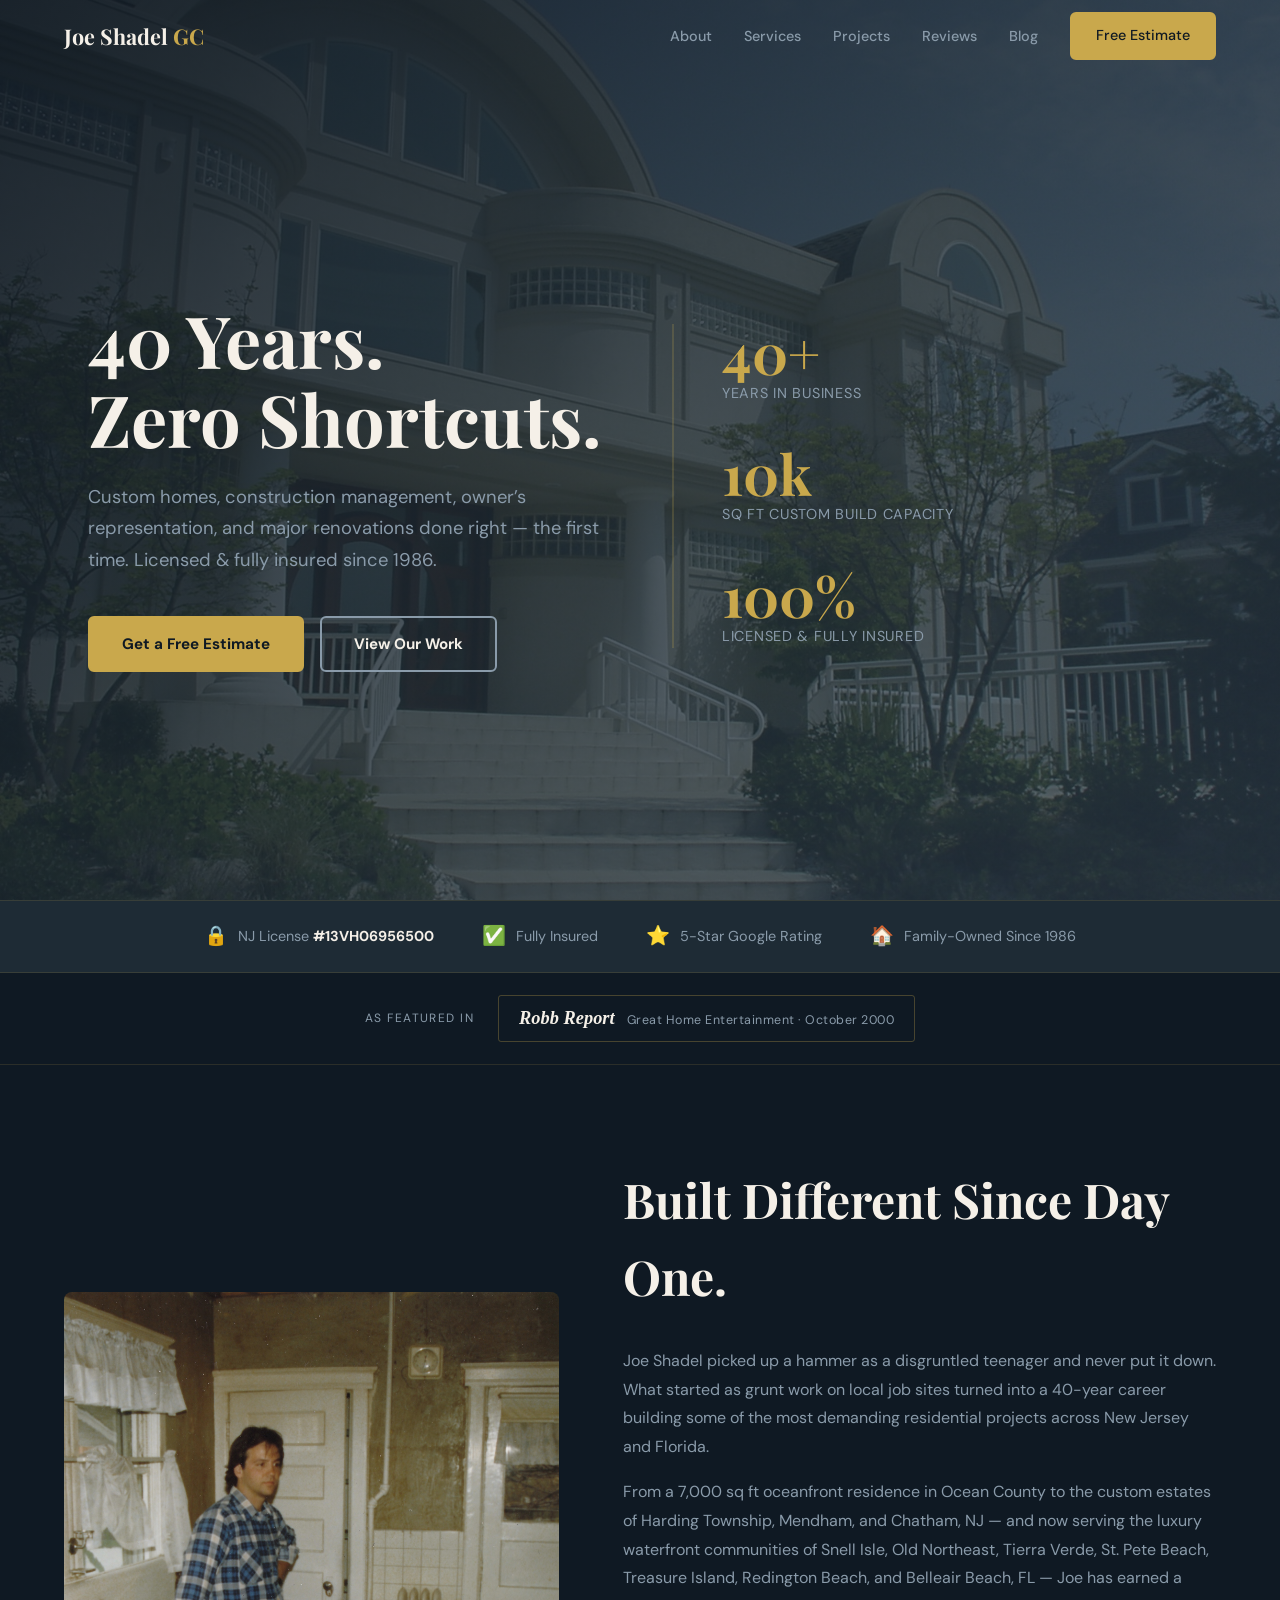
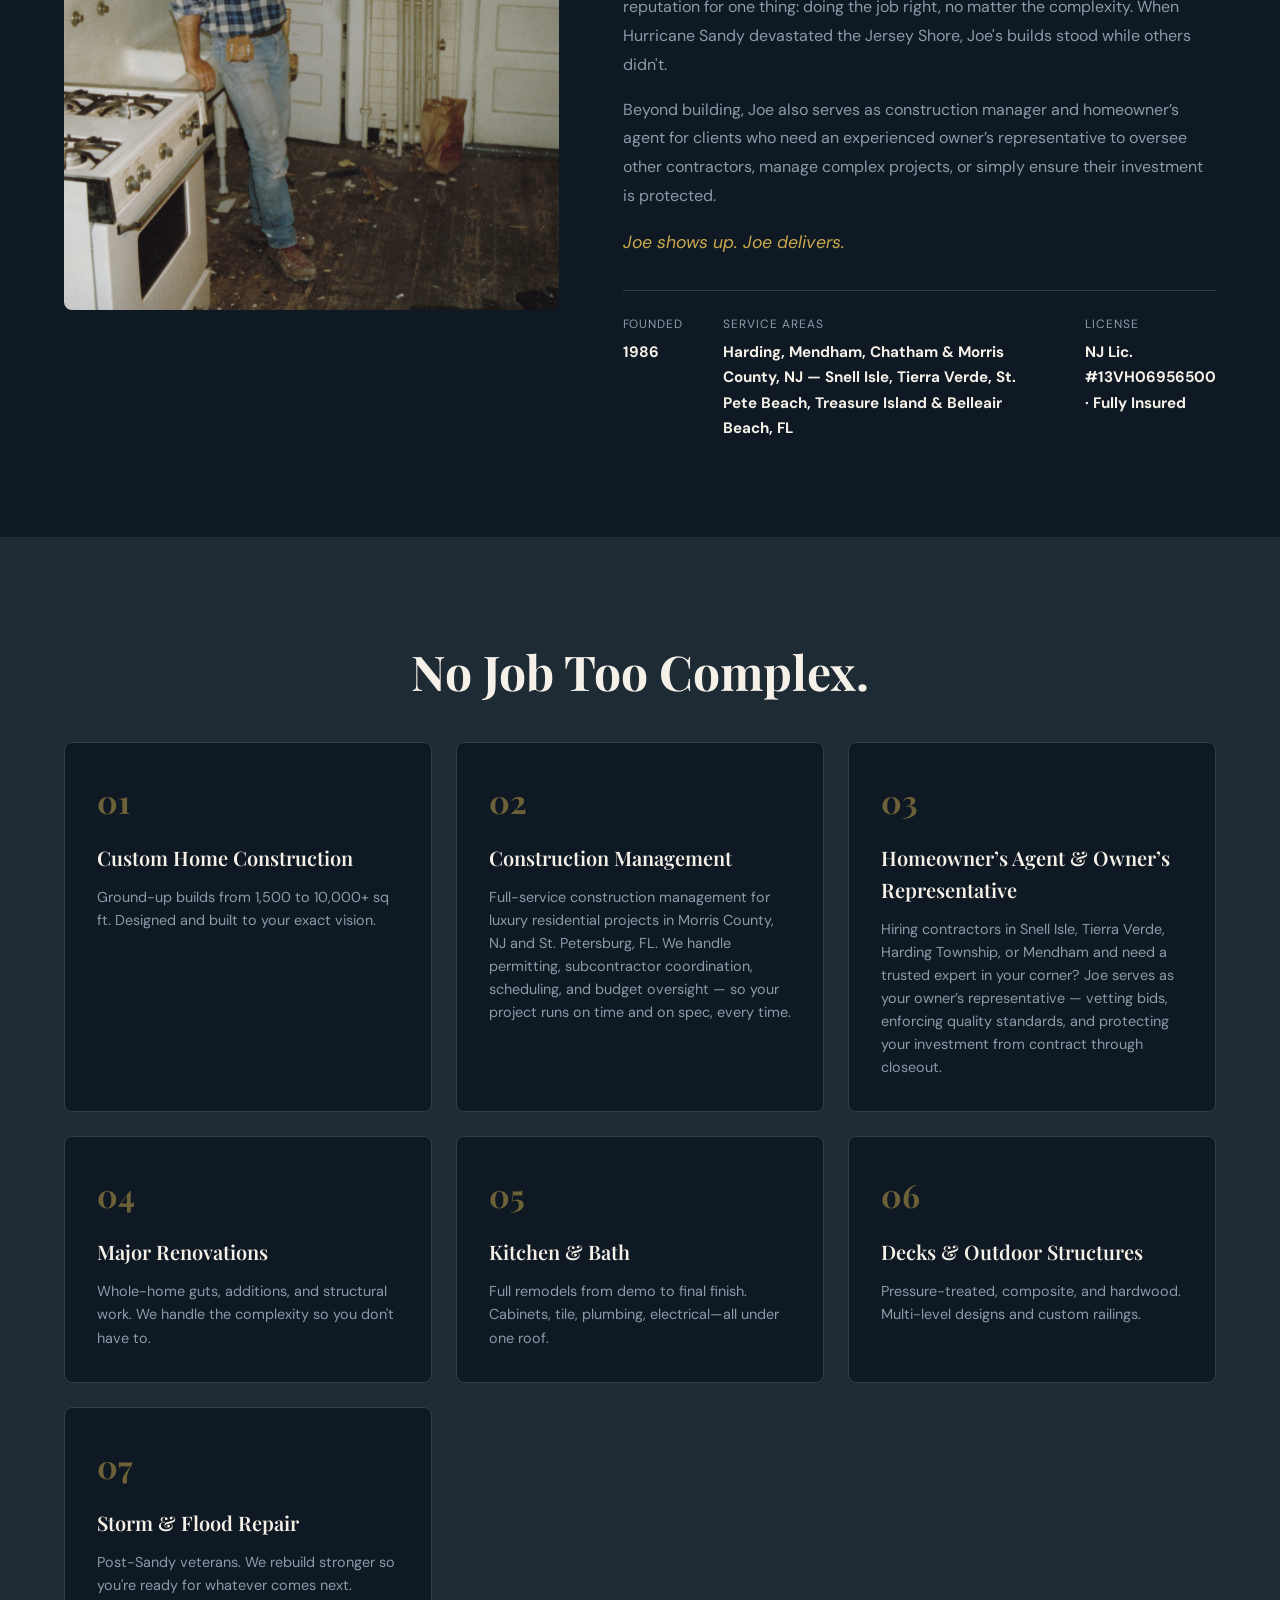
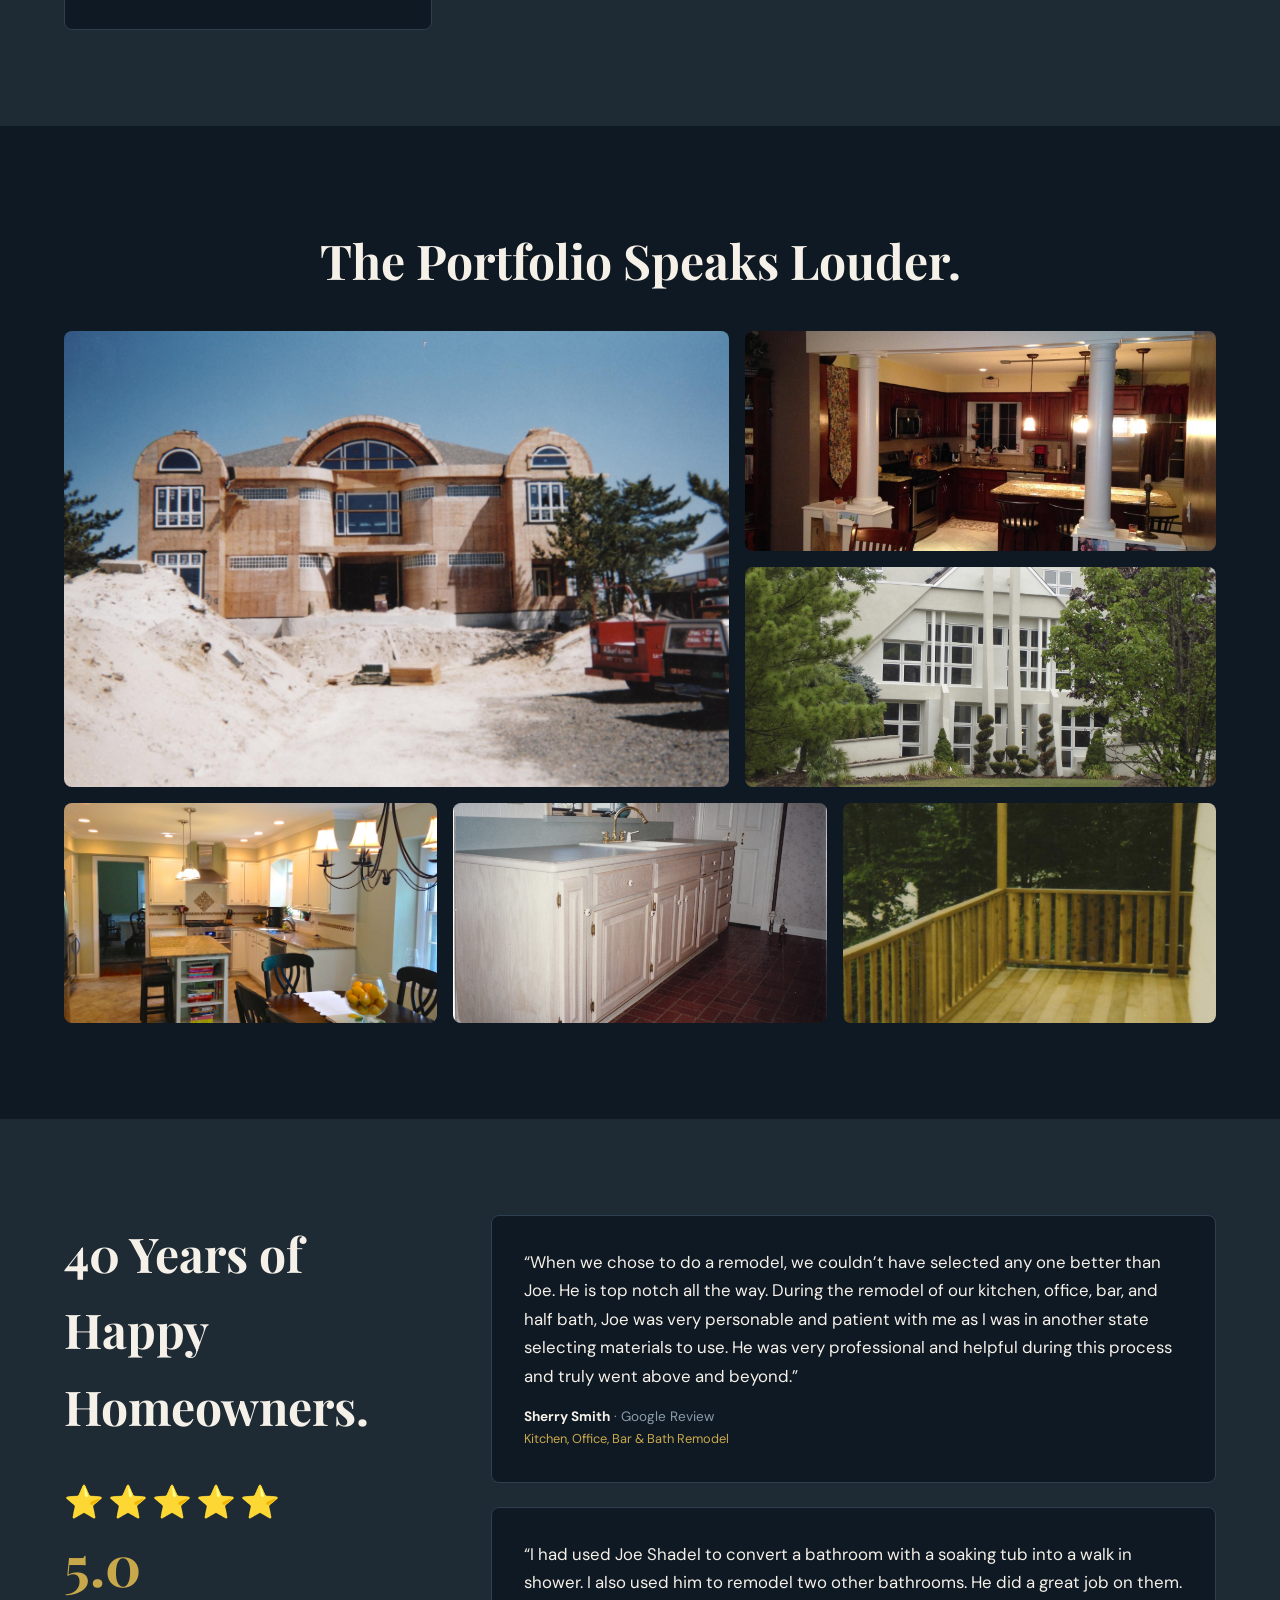
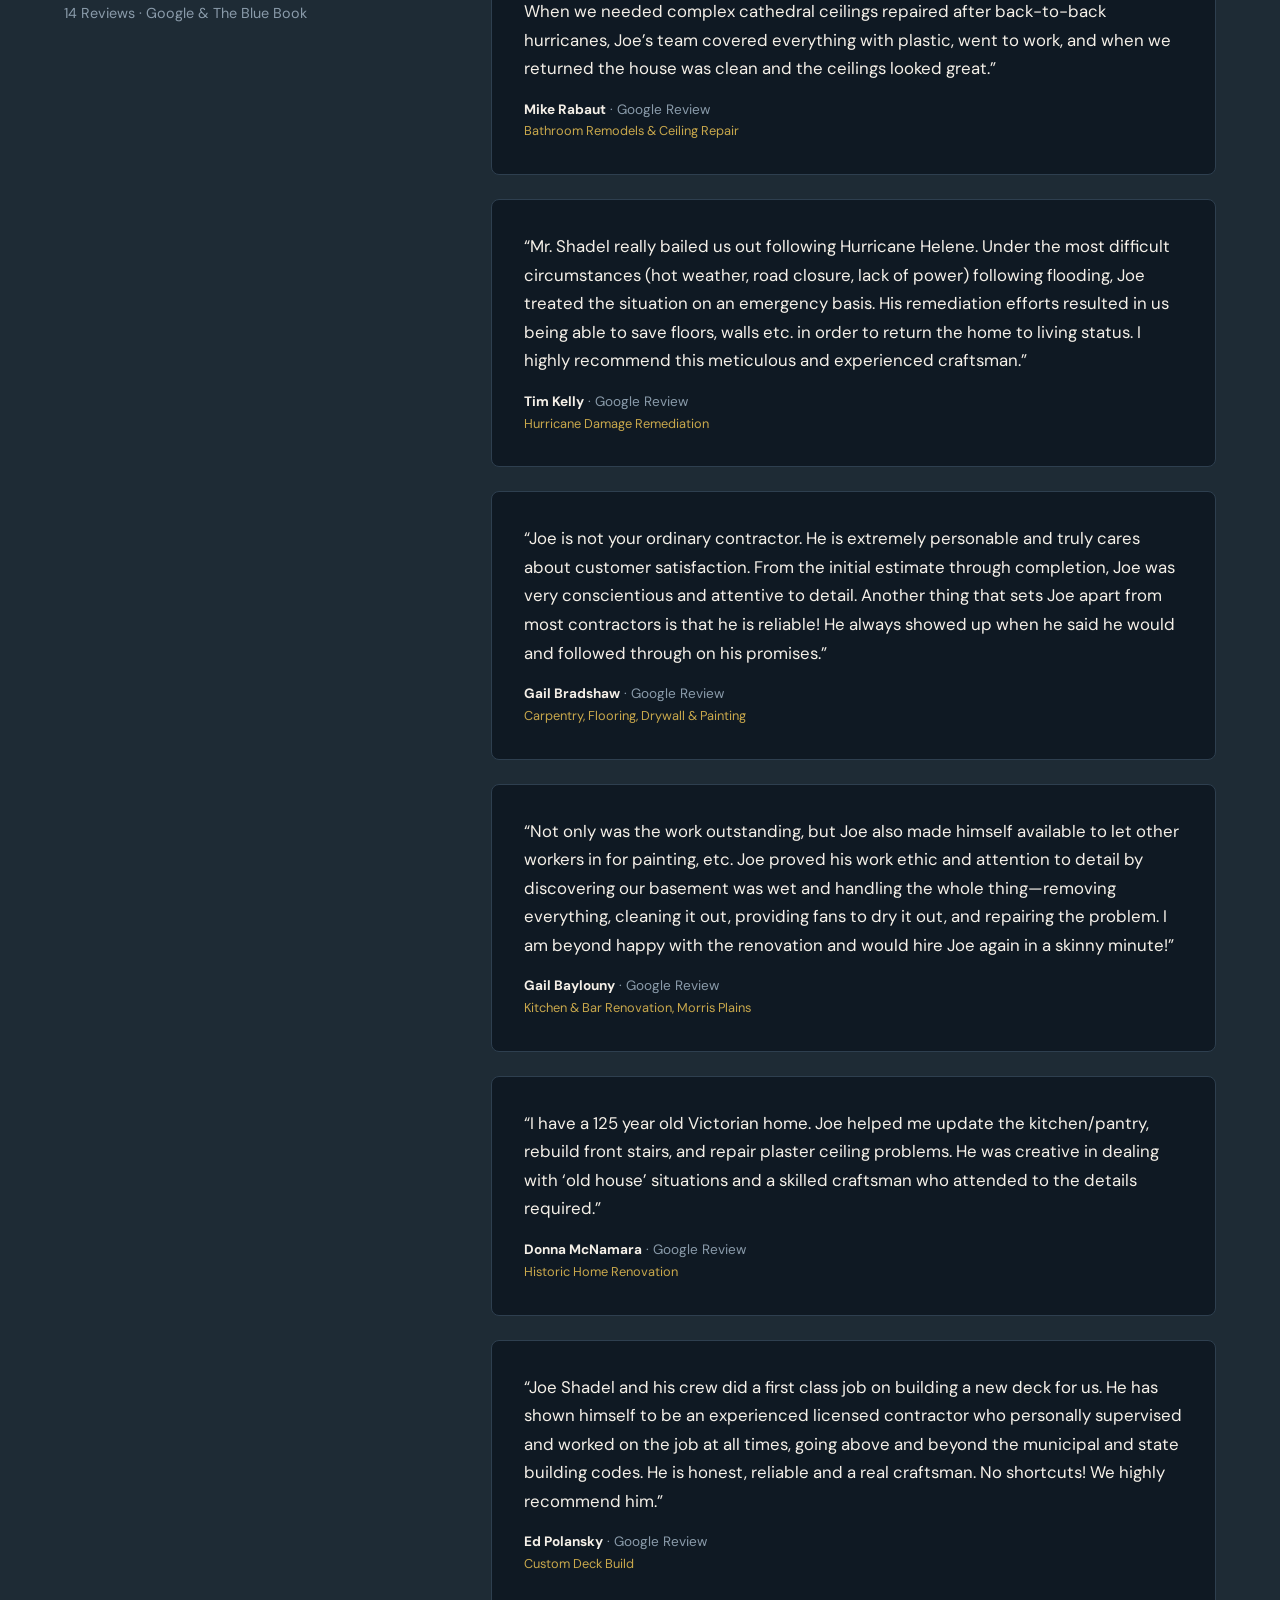
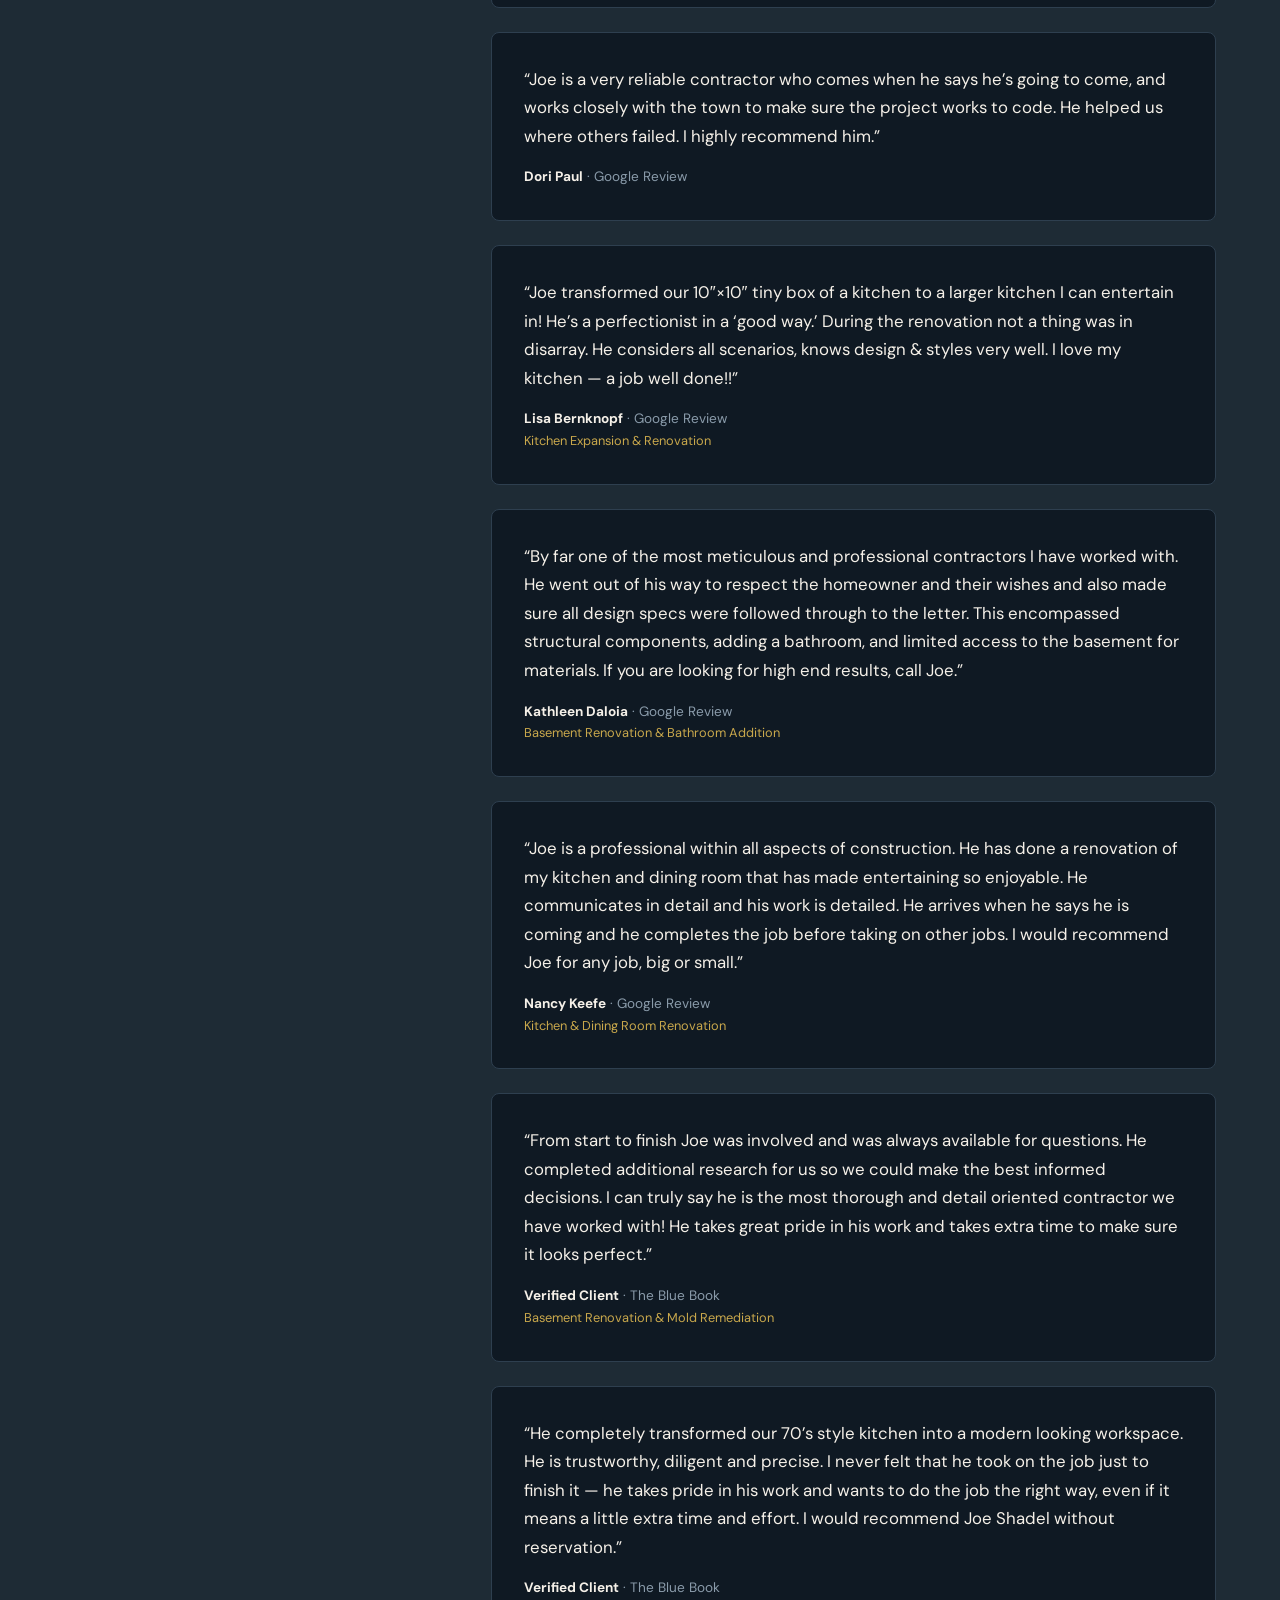
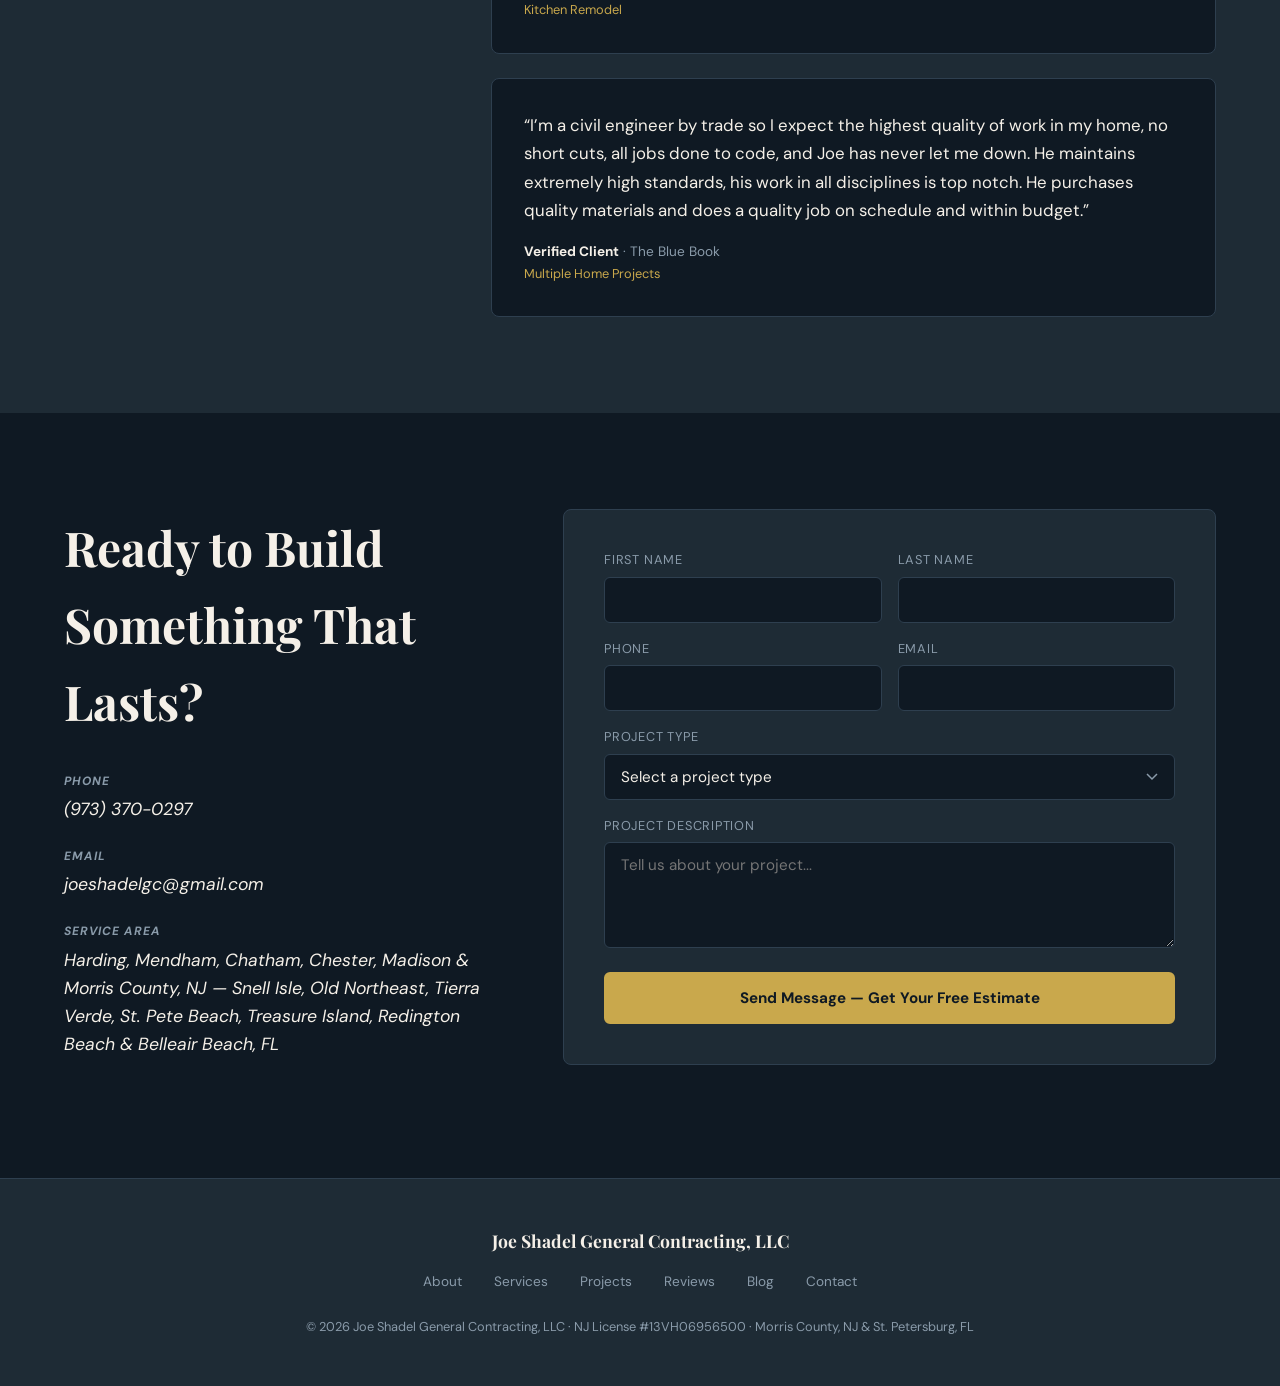
==== commit 032278a4: "Add Robb Report press bar to homepage Adds an "As Featured In" press section between the trust bar a" ====
--- a/index.html
+++ b/index.html
@@ -236,6 +236,17 @@
     </div>
   </section>
 
+  <!-- Press Bar -->
+  <section class="press-bar">
+    <div class="press-bar__inner container">
+      <span class="press-bar__label">As Featured In</span>
+      <a href="blog-robb-report-futuristic-visions.html" class="press-bar__item">
+        <span class="press-bar__pub">Robb Report</span>
+        <span class="press-bar__detail">Great Home Entertainment &middot; October 2000</span>
+      </a>
+    </div>
+  </section>
+
   <!-- About -->
   <section class="about section" id="about">
     <div class="about__inner container">
@@ -323,17 +334,17 @@
           </div>
         </div>
         <div class="project-card project-card--medium">
-          <img src="joeshadel-photos/image_11.jpg" alt="Full gut renovation of a colonial home — Morris County NJ">
+          <img src="joeshadel-photos/image_11.jpg" alt="Full gut renovation of a colonial home — Morris Township NJ">
           <div class="project-card__overlay">
             <h3>Full Gut Renovation, Colonial</h3>
-            <p>Morris County, NJ</p>
+            <p>Morris Township, NJ</p>
           </div>
         </div>
         <div class="project-card project-card--medium">
-          <img src="joeshadel-photos/image_30.jpg" alt="10,000 sq ft custom estate — Morris County NJ">
+          <img src="joeshadel-photos/image_30.jpg" alt="10,000 sq ft custom estate — Livingston NJ">
           <div class="project-card__overlay">
             <h3>10,000 Sq Ft Custom Estate</h3>
-            <p>Morris County, NJ</p>
+            <p>Livingston, NJ</p>
           </div>
         </div>
         <div class="project-card project-card--small">
--- a/styles.css
+++ b/styles.css
@@ -300,6 +300,61 @@
 
 .trust-bar__item strong {
   color: var(--cream);
+}
+
+/* ========================================
+   Press Bar
+   ======================================== */
+.press-bar {
+  background: var(--navy);
+  border-bottom: 1px solid rgba(201,168,76,0.15);
+  padding: 22px 0;
+}
+
+.press-bar__inner {
+  display: flex;
+  align-items: center;
+  justify-content: center;
+  gap: 24px;
+  flex-wrap: wrap;
+}
+
+.press-bar__label {
+  font-size: 0.75rem;
+  letter-spacing: 0.12em;
+  text-transform: uppercase;
+  color: var(--muted);
+  white-space: nowrap;
+}
+
+.press-bar__item {
+  display: flex;
+  align-items: baseline;
+  gap: 12px;
+  text-decoration: none;
+  border: 1px solid rgba(201,168,76,0.3);
+  border-radius: 3px;
+  padding: 8px 20px;
+  transition: border-color 0.2s, background 0.2s;
+}
+
+.press-bar__item:hover {
+  border-color: var(--gold);
+  background: rgba(201,168,76,0.06);
+}
+
+.press-bar__pub {
+  font-family: var(--f-display);
+  font-size: 1.15rem;
+  font-weight: 600;
+  color: var(--cream);
+  font-style: italic;
+}
+
+.press-bar__detail {
+  font-size: 0.78rem;
+  color: var(--muted);
+  letter-spacing: 0.04em;
 }
 
 /* ========================================
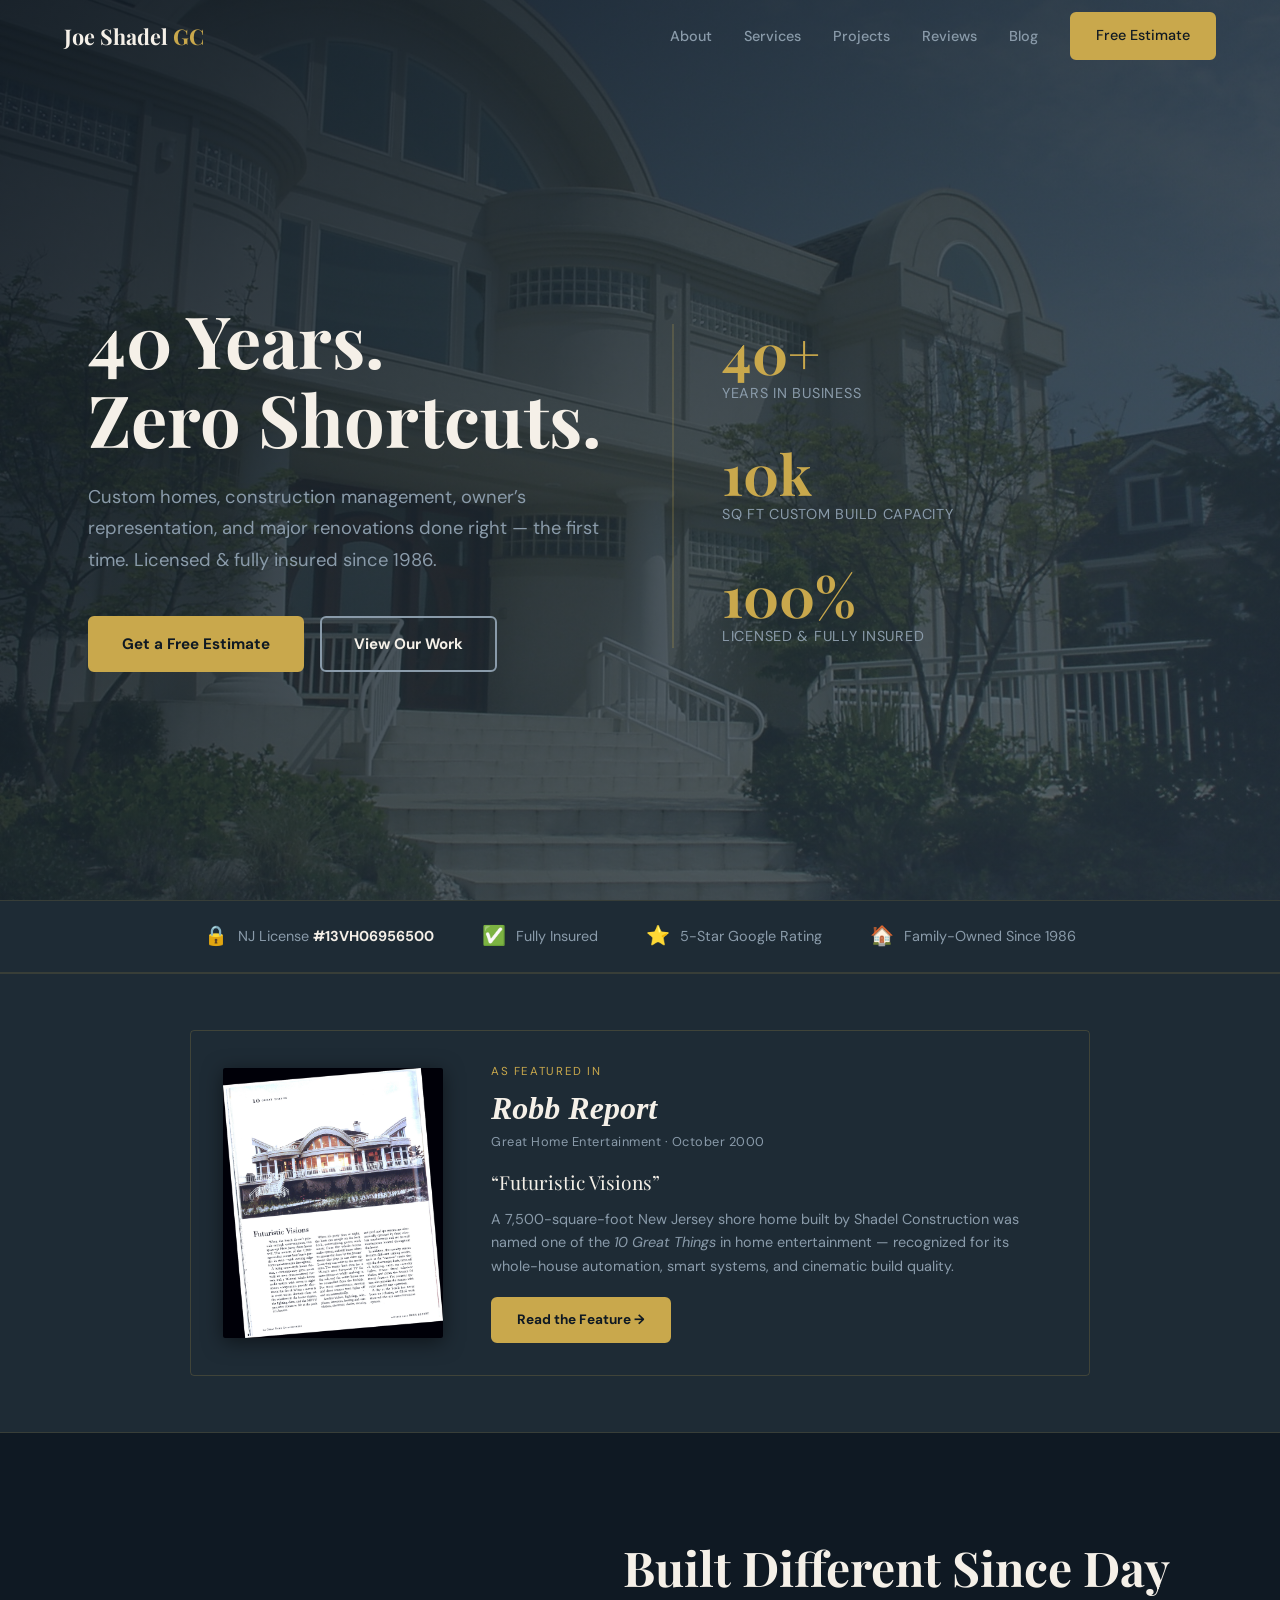
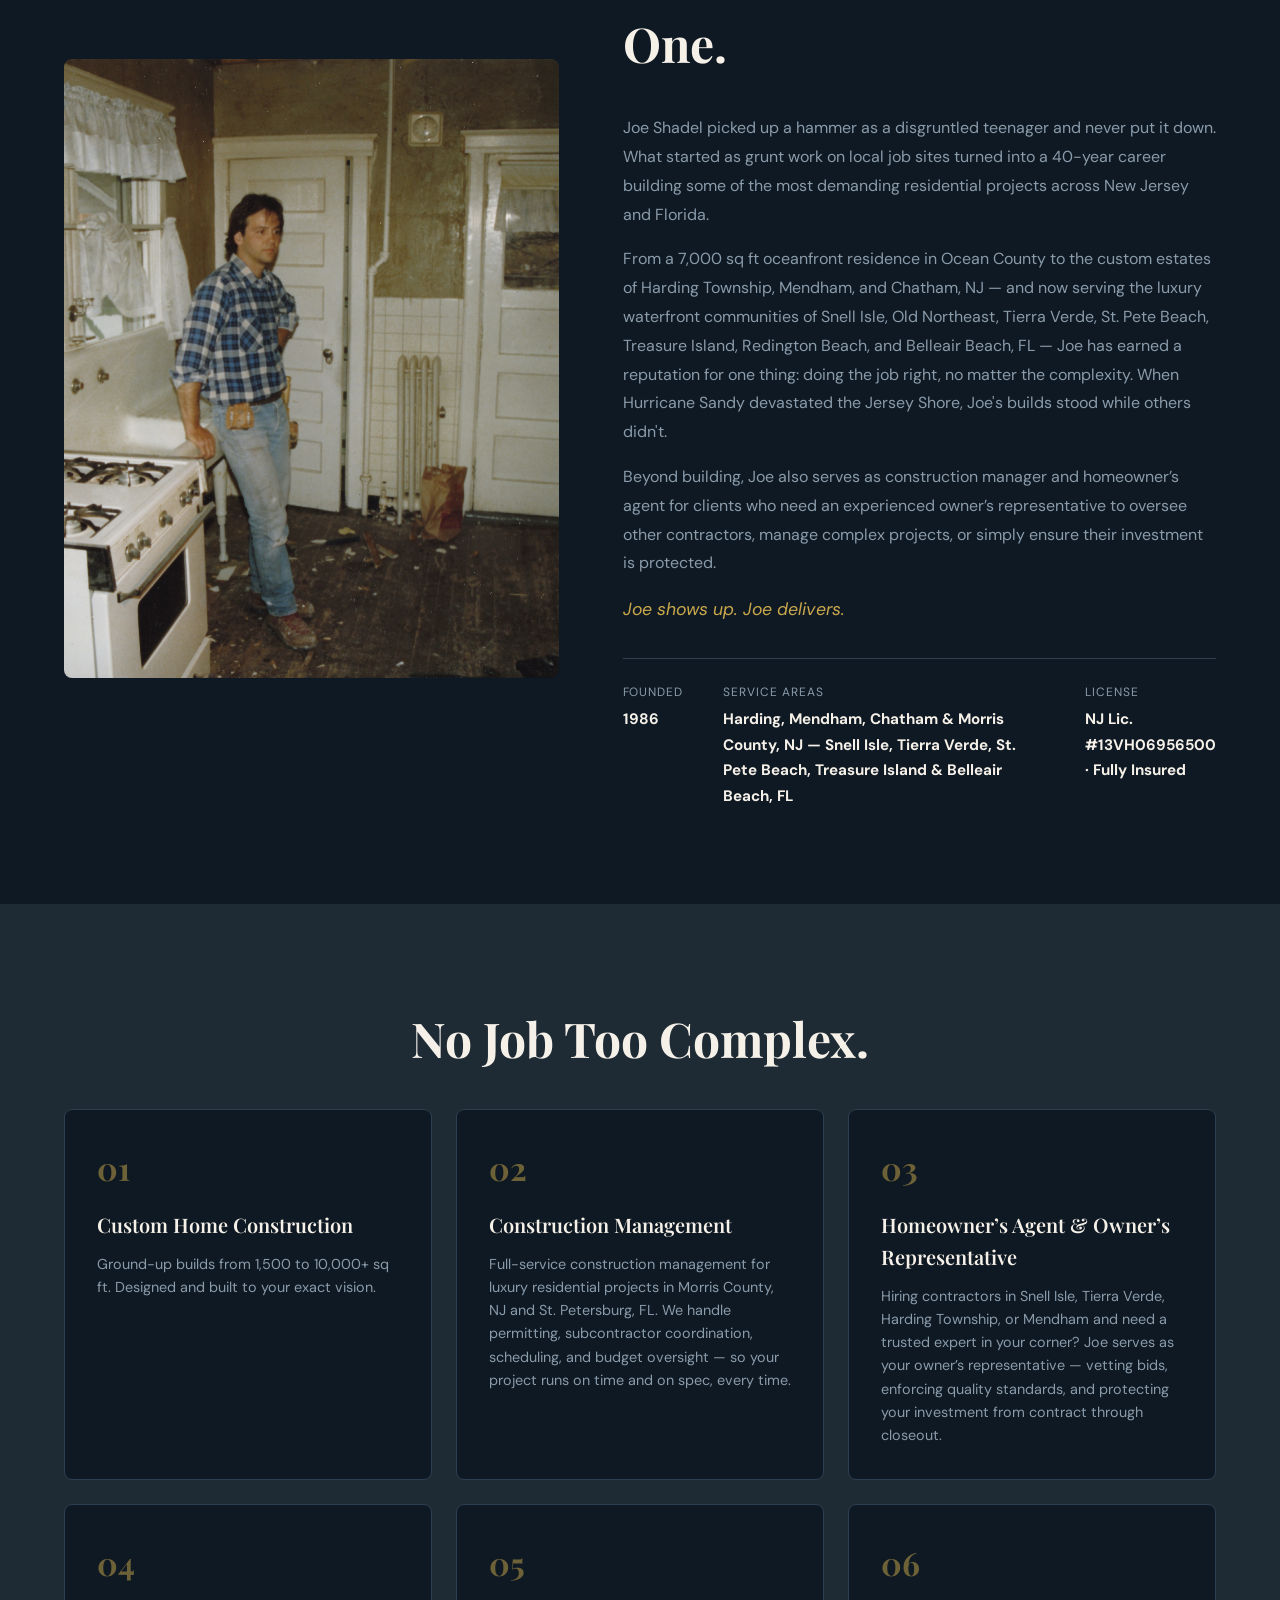
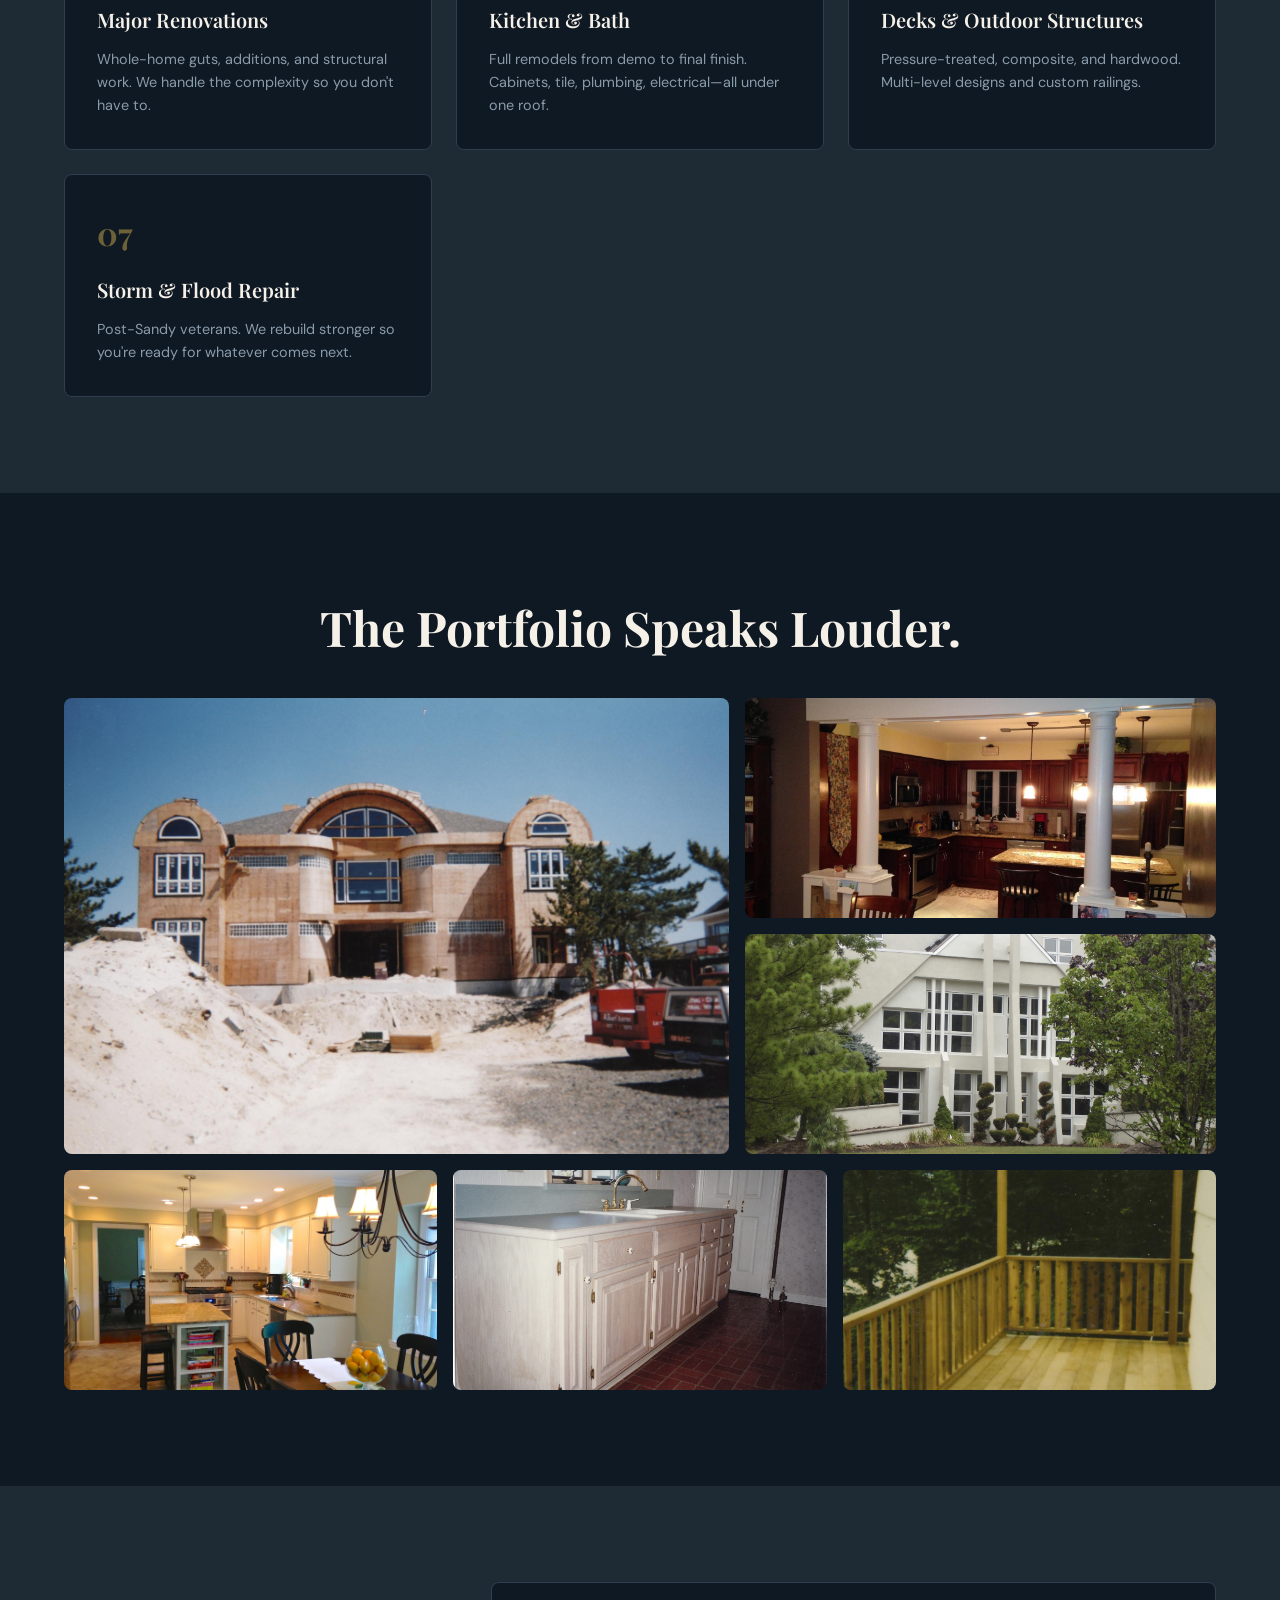
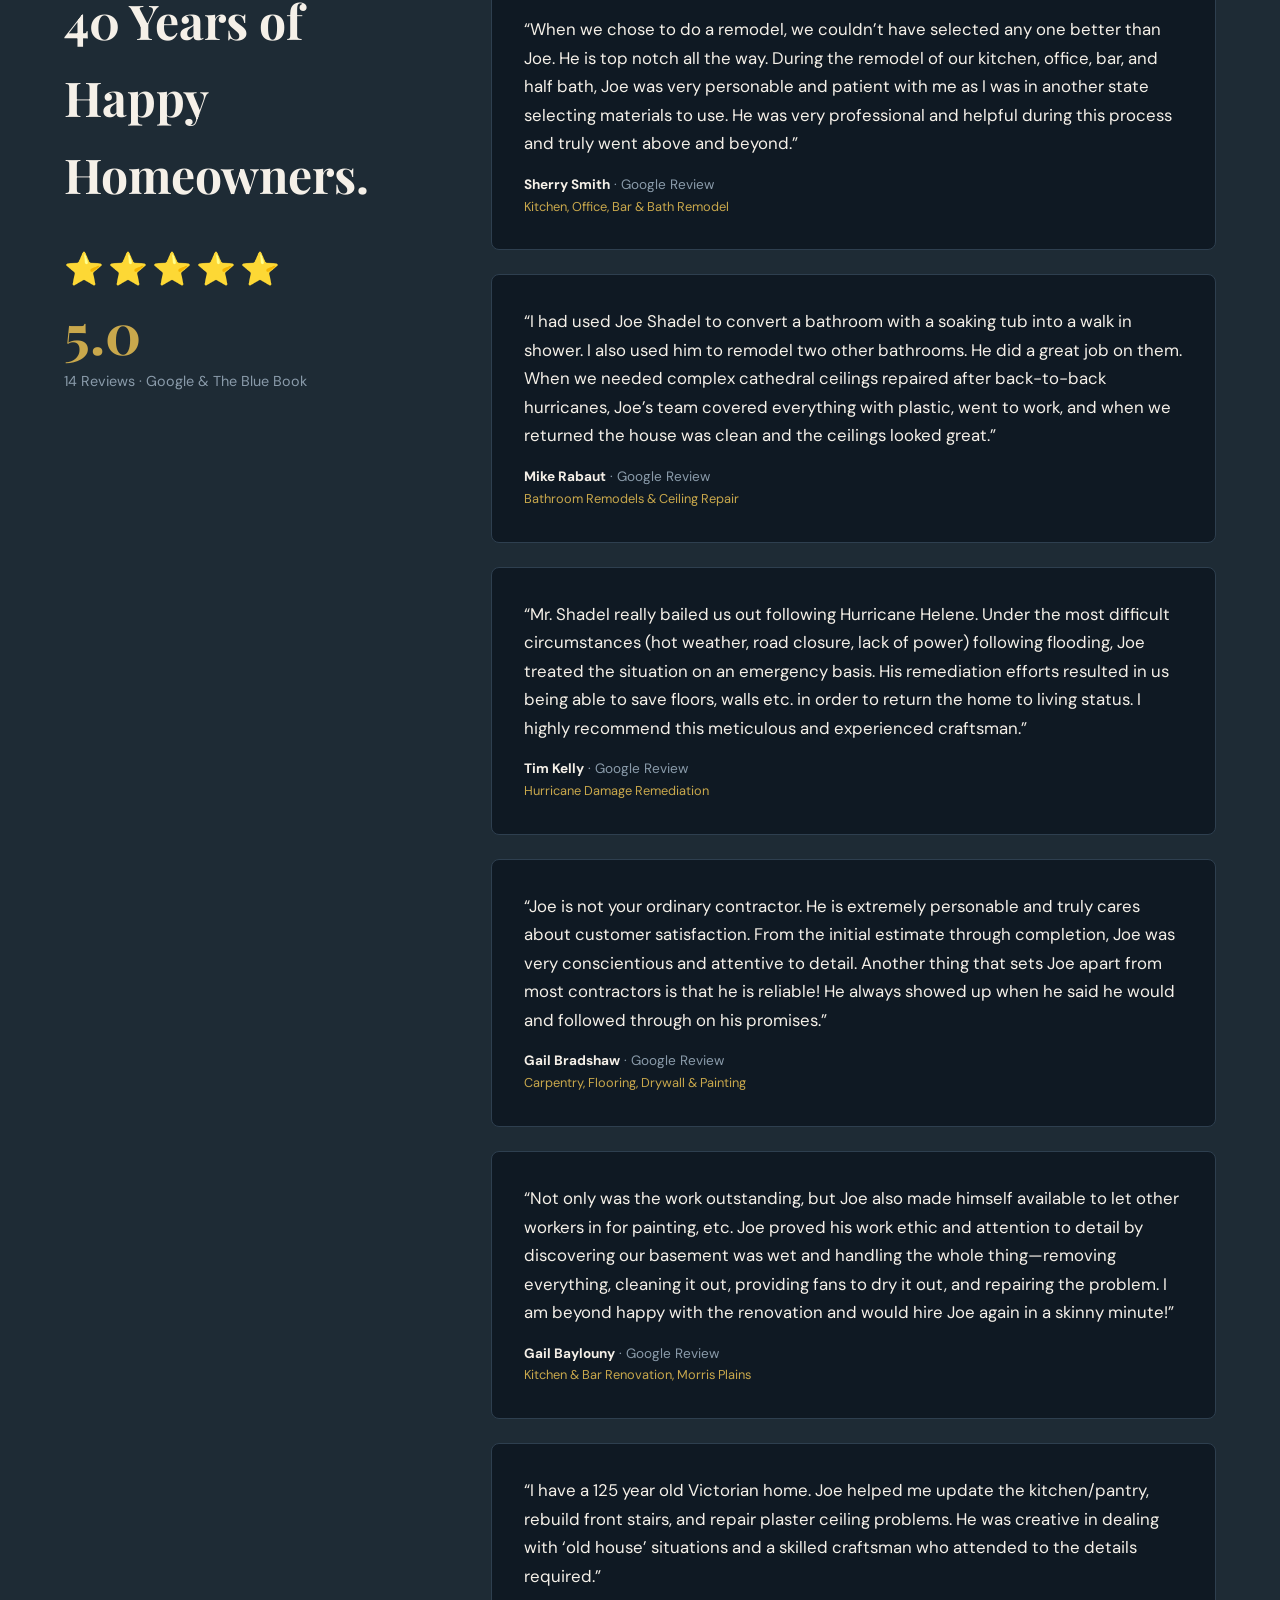
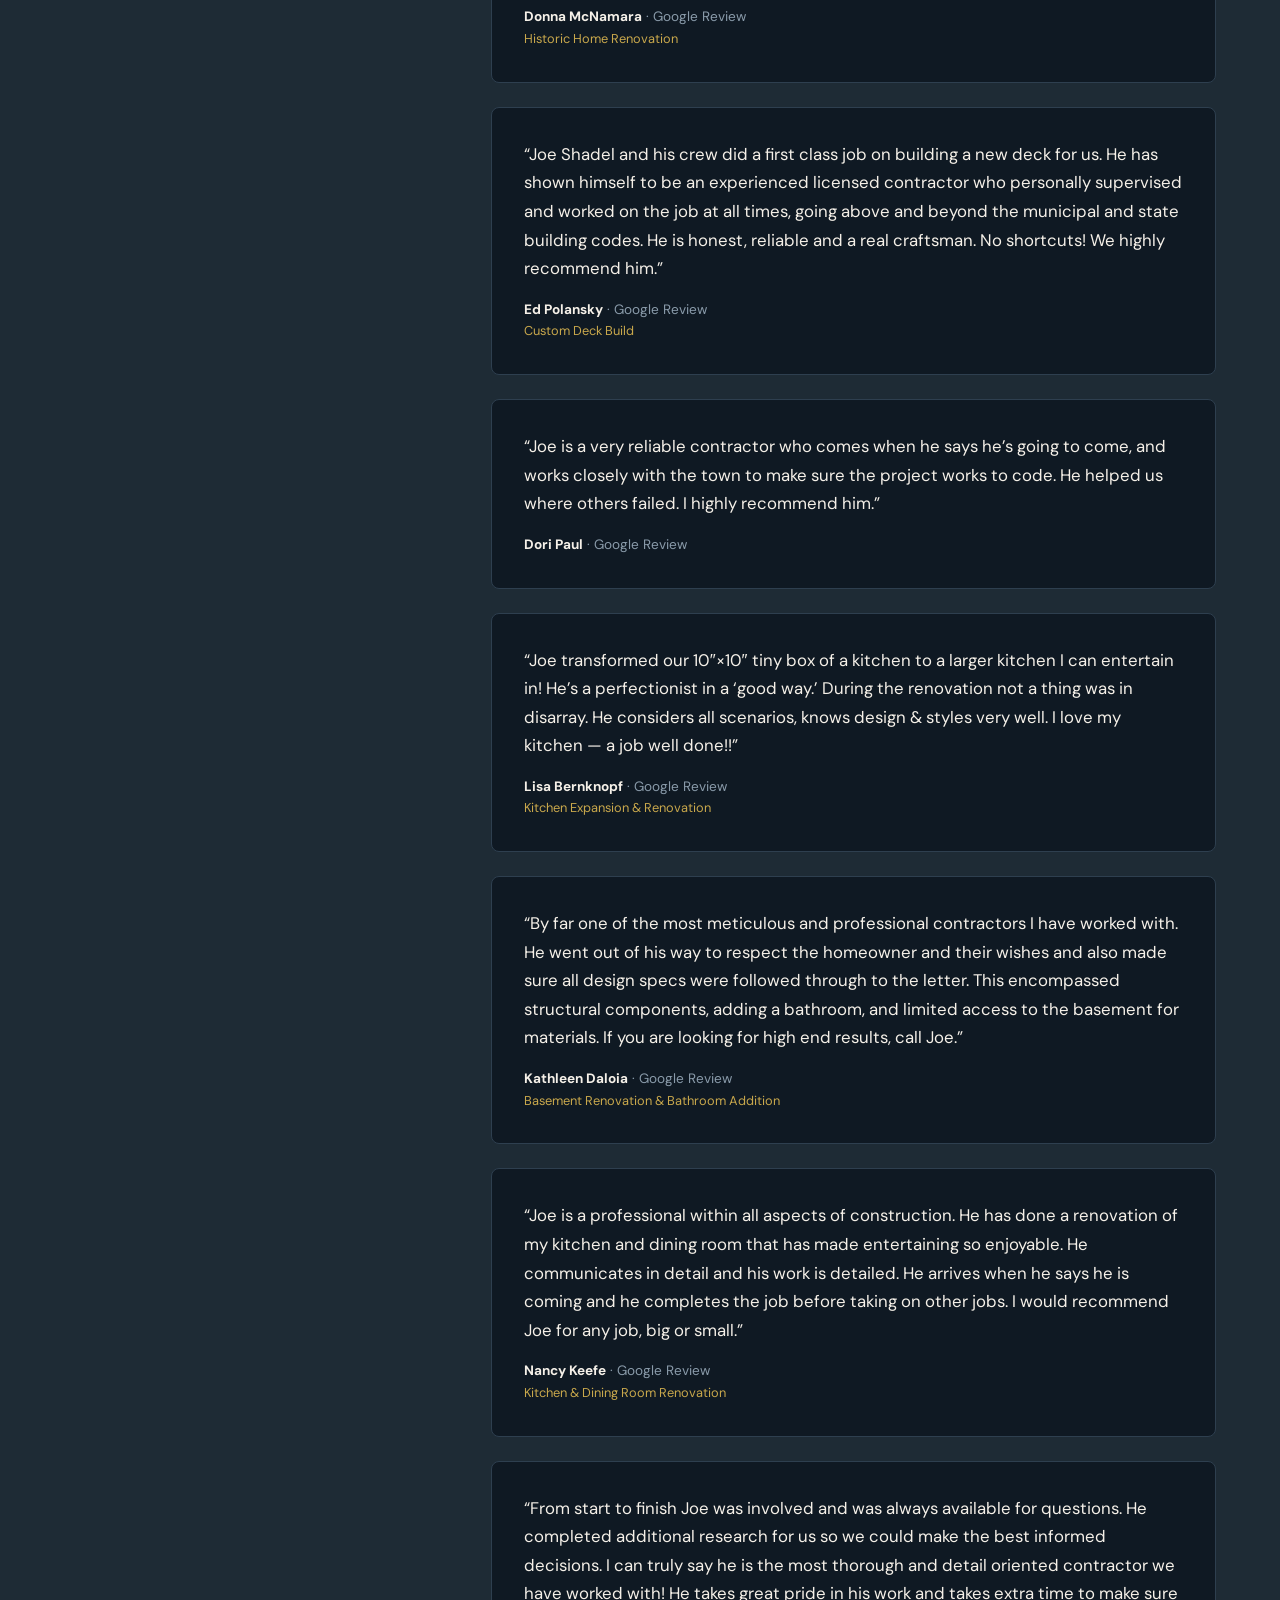
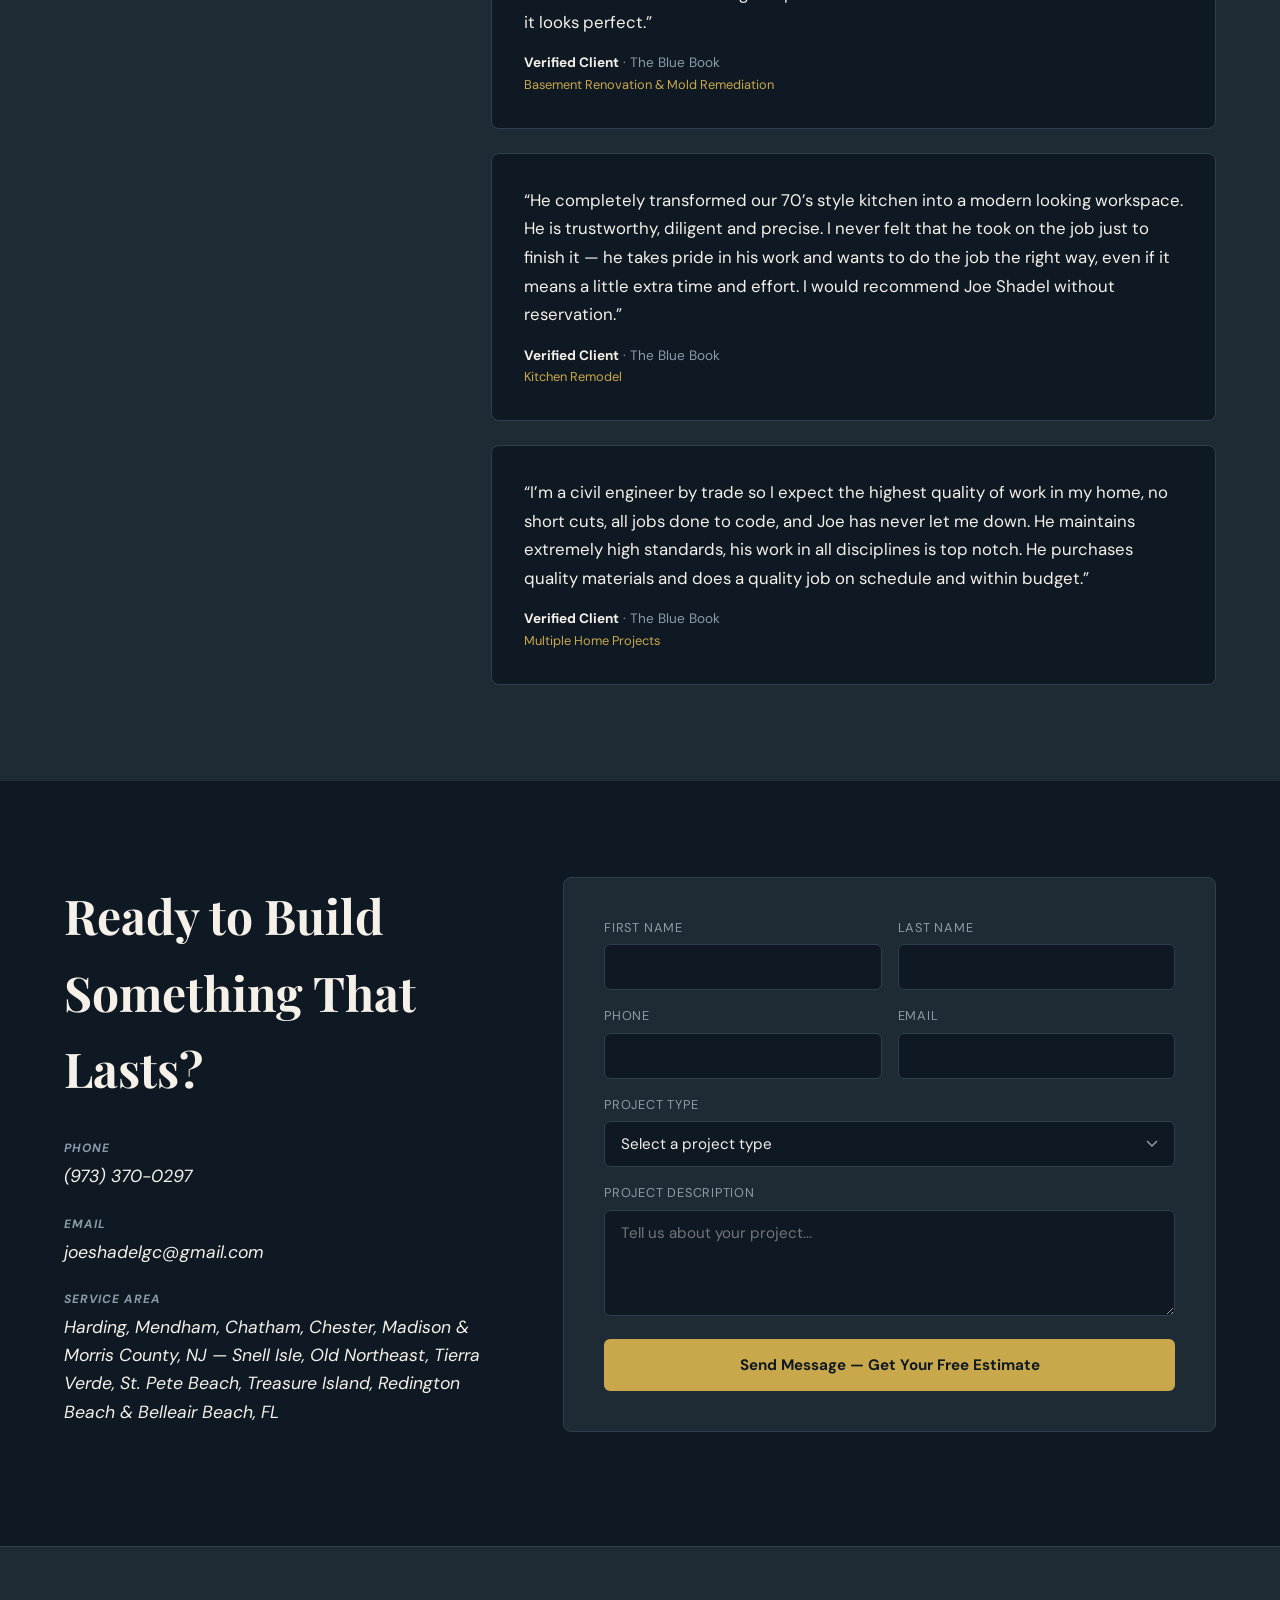
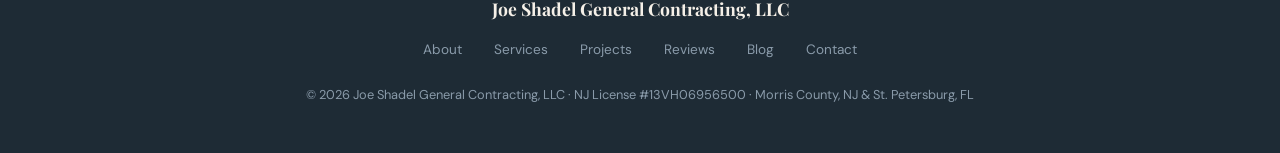
==== commit b9d21b1b: "Upgrade press section to magazine cover card (Option C) Replaces the slim press bar with a full card" ====
--- a/index.html
+++ b/index.html
@@ -236,13 +236,24 @@
     </div>
   </section>
 
-  <!-- Press Bar -->
-  <section class="press-bar">
-    <div class="press-bar__inner container">
-      <span class="press-bar__label">As Featured In</span>
-      <a href="blog-robb-report-futuristic-visions.html" class="press-bar__item">
-        <span class="press-bar__pub">Robb Report</span>
-        <span class="press-bar__detail">Great Home Entertainment &middot; October 2000</span>
+  <!-- Press Feature -->
+  <section class="press-feature">
+    <div class="press-feature__inner container">
+      <a href="blog-robb-report-futuristic-visions.html" class="press-feature__card">
+        <div class="press-feature__thumb">
+          <img
+            src="joeshadel-photos/2026-04-06_120559/cleaned_Document_2026-04-06_120440.jpg"
+            alt="Robb Report Great Home Entertainment – Futuristic Visions feature on a Shadel Construction NJ shore home"
+          >
+        </div>
+        <div class="press-feature__body">
+          <span class="press-feature__eyebrow">As Featured In</span>
+          <p class="press-feature__pub">Robb Report</p>
+          <p class="press-feature__edition">Great Home Entertainment &middot; October 2000</p>
+          <h3 class="press-feature__headline">&ldquo;Futuristic Visions&rdquo;</h3>
+          <p class="press-feature__excerpt">A 7,500-square-foot New Jersey shore home built by Shadel Construction was named one of the <em>10 Great Things</em> in home entertainment &mdash; recognized for its whole-house automation, smart systems, and cinematic build quality.</p>
+          <span class="press-feature__cta btn btn--gold btn--sm">Read the Feature &rarr;</span>
+        </div>
       </a>
     </div>
   </section>
--- a/styles.css
+++ b/styles.css
@@ -303,58 +303,119 @@
 }
 
 /* ========================================
-   Press Bar
-   ======================================== */
-.press-bar {
-  background: var(--navy);
+   Press Feature Card
+   ======================================== */
+.press-feature {
+  background: var(--charcoal);
+  border-top: 1px solid rgba(201,168,76,0.15);
   border-bottom: 1px solid rgba(201,168,76,0.15);
-  padding: 22px 0;
-}
-
-.press-bar__inner {
-  display: flex;
+  padding: 56px 0;
+}
+
+.press-feature__inner {
+  display: flex;
+  justify-content: center;
+}
+
+.press-feature__card {
+  display: flex;
+  gap: 48px;
   align-items: center;
-  justify-content: center;
-  gap: 24px;
-  flex-wrap: wrap;
-}
-
-.press-bar__label {
-  font-size: 0.75rem;
-  letter-spacing: 0.12em;
+  max-width: 900px;
+  width: 100%;
+  text-decoration: none;
+  border: 1px solid rgba(201,168,76,0.2);
+  border-radius: 4px;
+  padding: 32px;
+  transition: border-color 0.25s, box-shadow 0.25s;
+}
+
+.press-feature__card:hover {
+  border-color: var(--gold);
+  box-shadow: 0 8px 40px rgba(0,0,0,0.35);
+}
+
+.press-feature__thumb {
+  flex: 0 0 220px;
+  border-radius: 2px;
+  overflow: hidden;
+  box-shadow: 0 4px 20px rgba(0,0,0,0.5);
+}
+
+.press-feature__thumb img {
+  width: 100%;
+  height: 100%;
+  object-fit: cover;
+  display: block;
+  transition: transform 0.4s ease;
+}
+
+.press-feature__card:hover .press-feature__thumb img {
+  transform: scale(1.03);
+}
+
+.press-feature__body {
+  flex: 1;
+  display: flex;
+  flex-direction: column;
+  gap: 10px;
+}
+
+.press-feature__eyebrow {
+  font-size: 0.72rem;
+  letter-spacing: 0.14em;
   text-transform: uppercase;
-  color: var(--muted);
-  white-space: nowrap;
-}
-
-.press-bar__item {
-  display: flex;
-  align-items: baseline;
-  gap: 12px;
-  text-decoration: none;
-  border: 1px solid rgba(201,168,76,0.3);
-  border-radius: 3px;
-  padding: 8px 20px;
-  transition: border-color 0.2s, background 0.2s;
-}
-
-.press-bar__item:hover {
-  border-color: var(--gold);
-  background: rgba(201,168,76,0.06);
-}
-
-.press-bar__pub {
-  font-family: var(--f-display);
-  font-size: 1.15rem;
-  font-weight: 600;
-  color: var(--cream);
+  color: var(--gold);
+}
+
+.press-feature__pub {
+  font-family: var(--f-display);
+  font-size: 2rem;
+  font-weight: 700;
   font-style: italic;
-}
-
-.press-bar__detail {
-  font-size: 0.78rem;
+  color: var(--cream);
+  line-height: 1.1;
+}
+
+.press-feature__edition {
+  font-size: 0.8rem;
   color: var(--muted);
   letter-spacing: 0.04em;
+  margin-top: -4px;
+}
+
+.press-feature__headline {
+  font-family: var(--f-display);
+  font-size: 1.2rem;
+  font-weight: 400;
+  color: var(--cream);
+  margin-top: 4px;
+}
+
+.press-feature__excerpt {
+  font-size: 0.9rem;
+  color: var(--muted);
+  line-height: 1.65;
+}
+
+.press-feature__cta {
+  margin-top: 8px;
+  align-self: flex-start;
+}
+
+@media (max-width: 640px) {
+  .press-feature__card {
+    flex-direction: column;
+    gap: 24px;
+  }
+  .press-feature__thumb {
+    flex: none;
+    width: 100%;
+    max-height: 260px;
+  }
+  .press-feature__pub {
+    font-size: 1.5rem;
+  }
 }
 
 /* ========================================
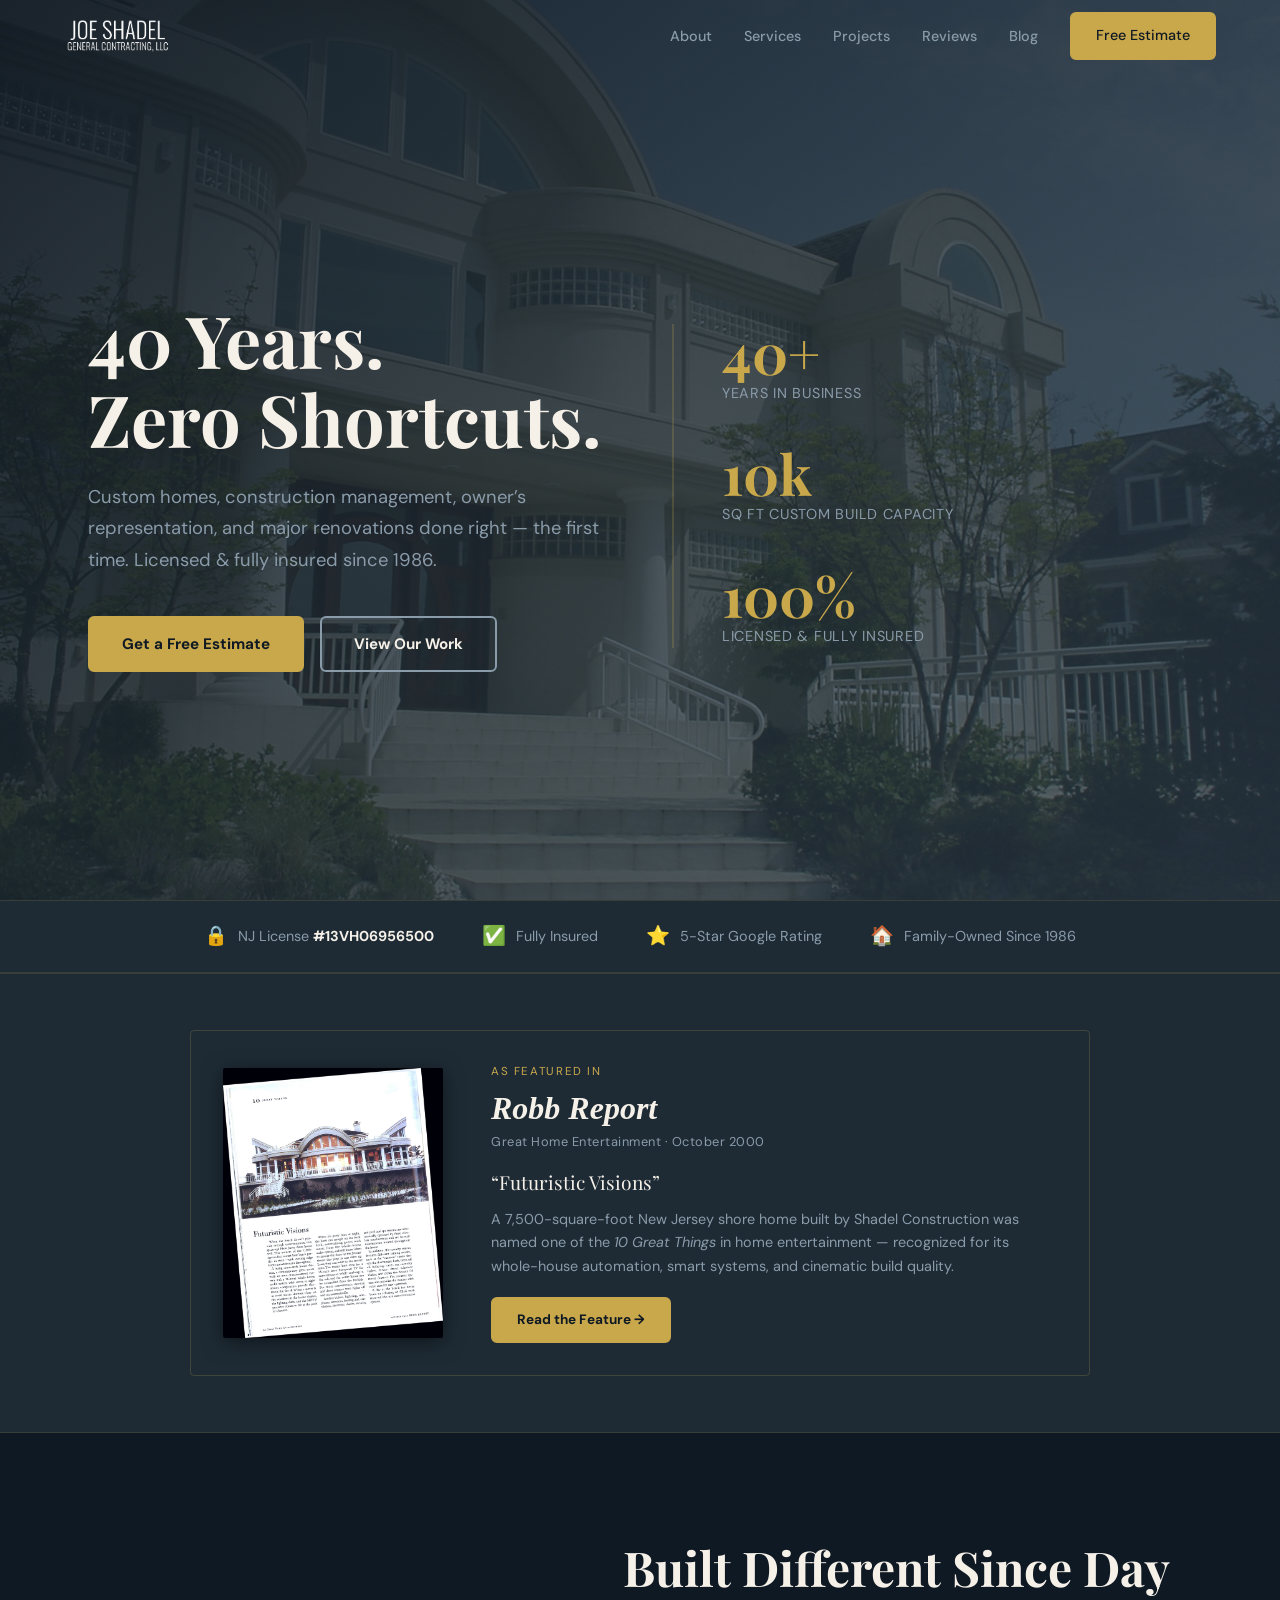
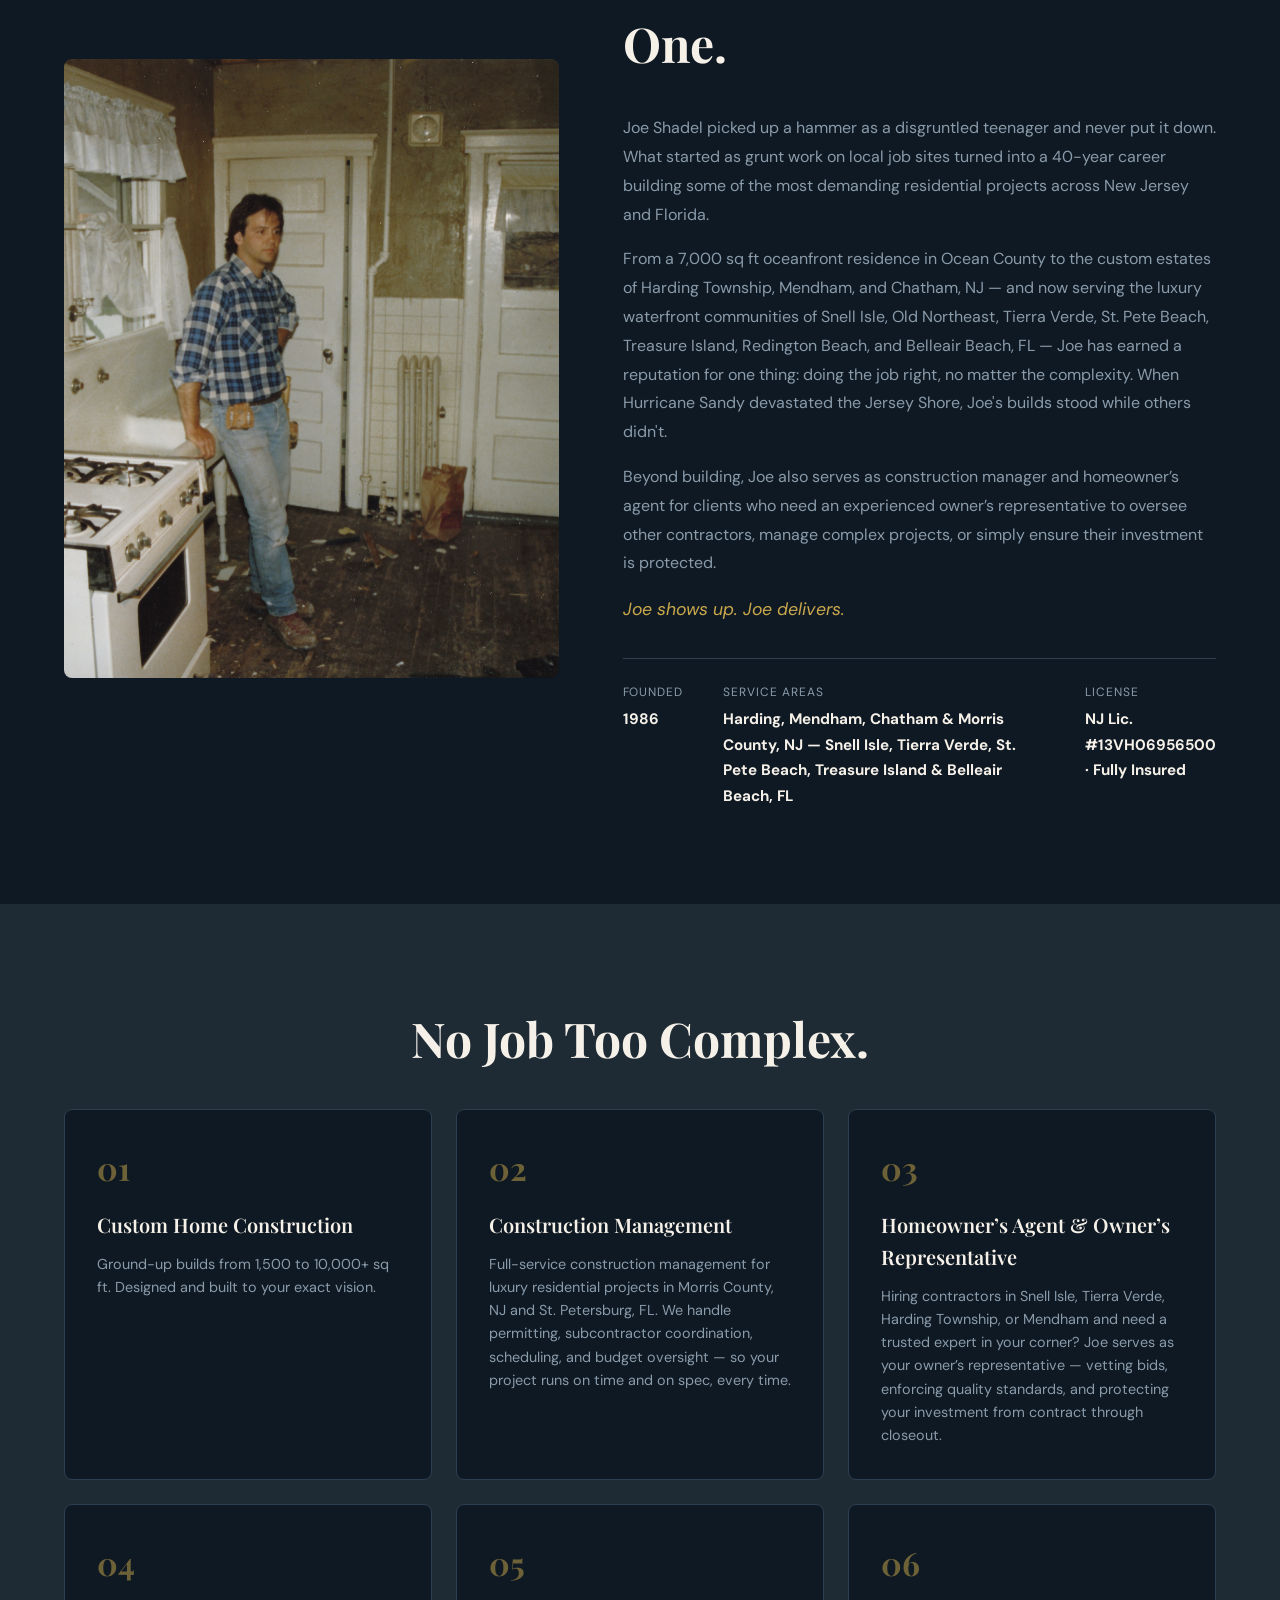
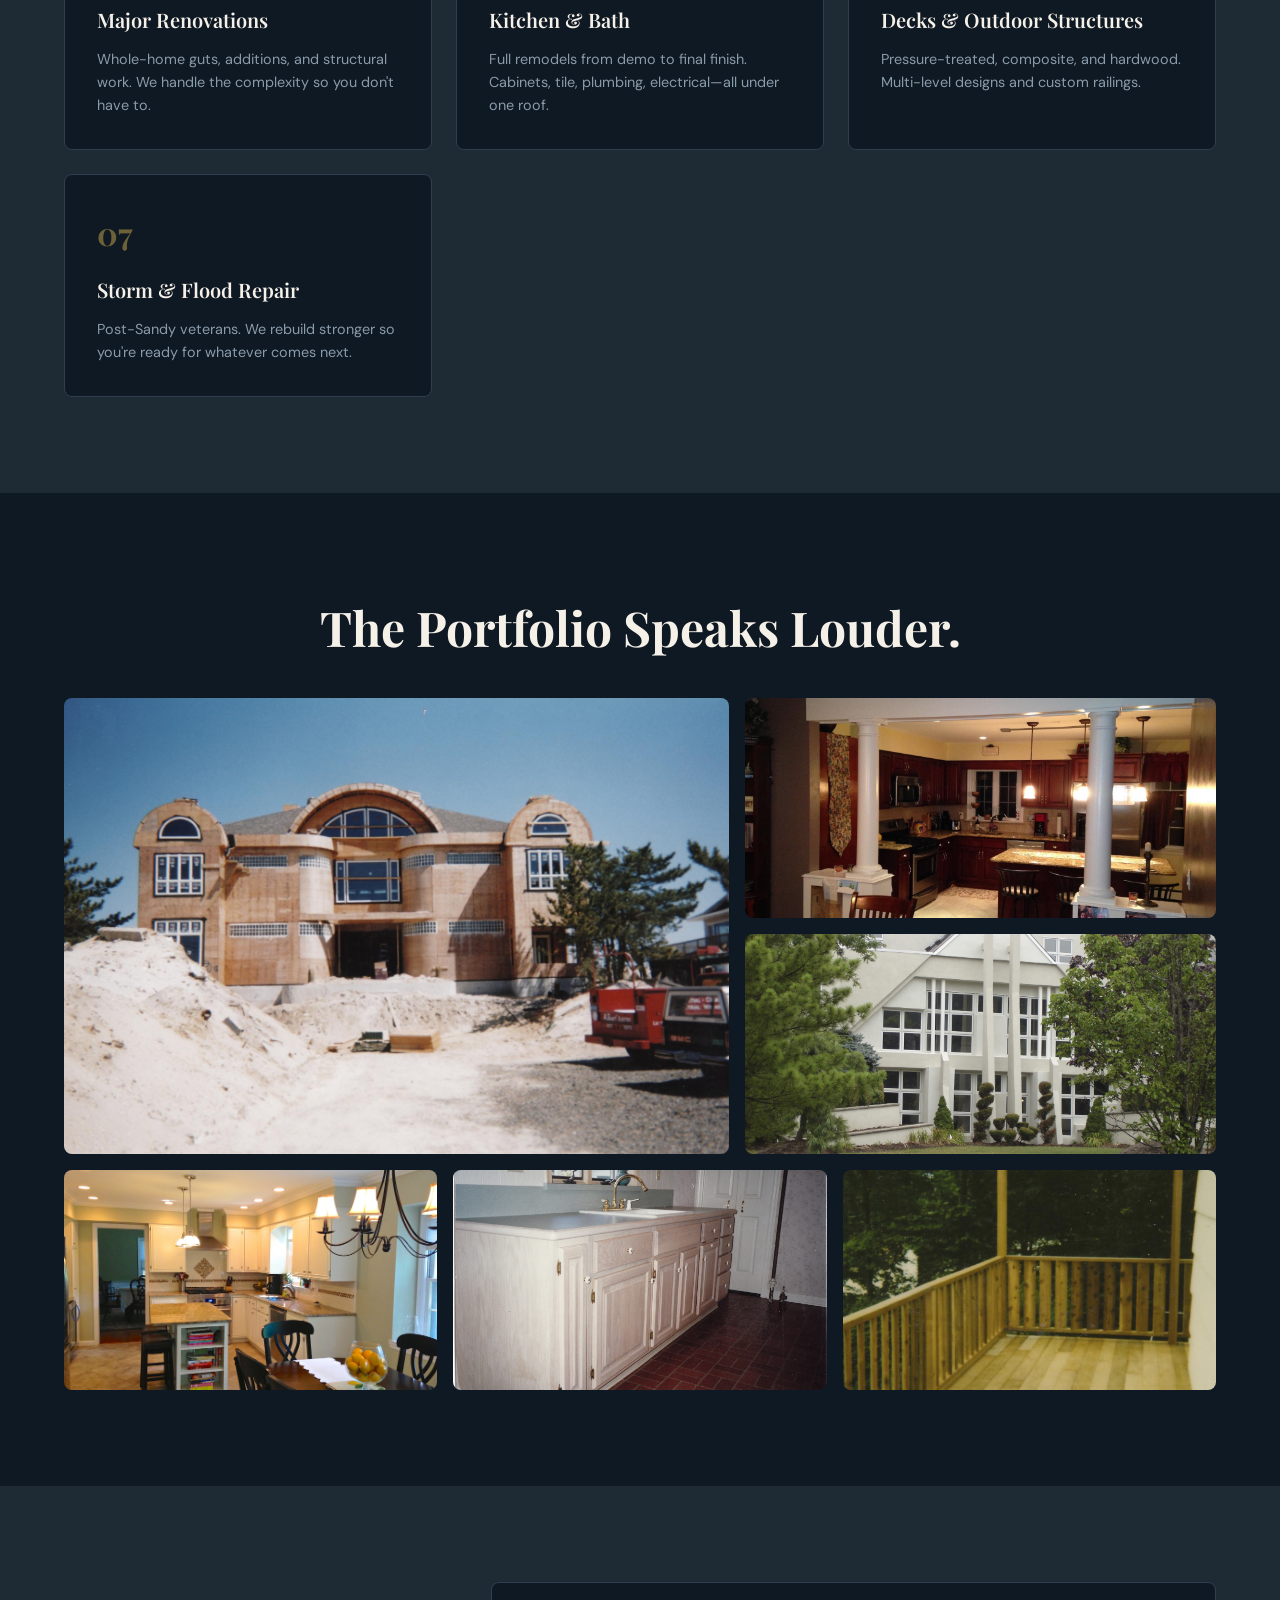
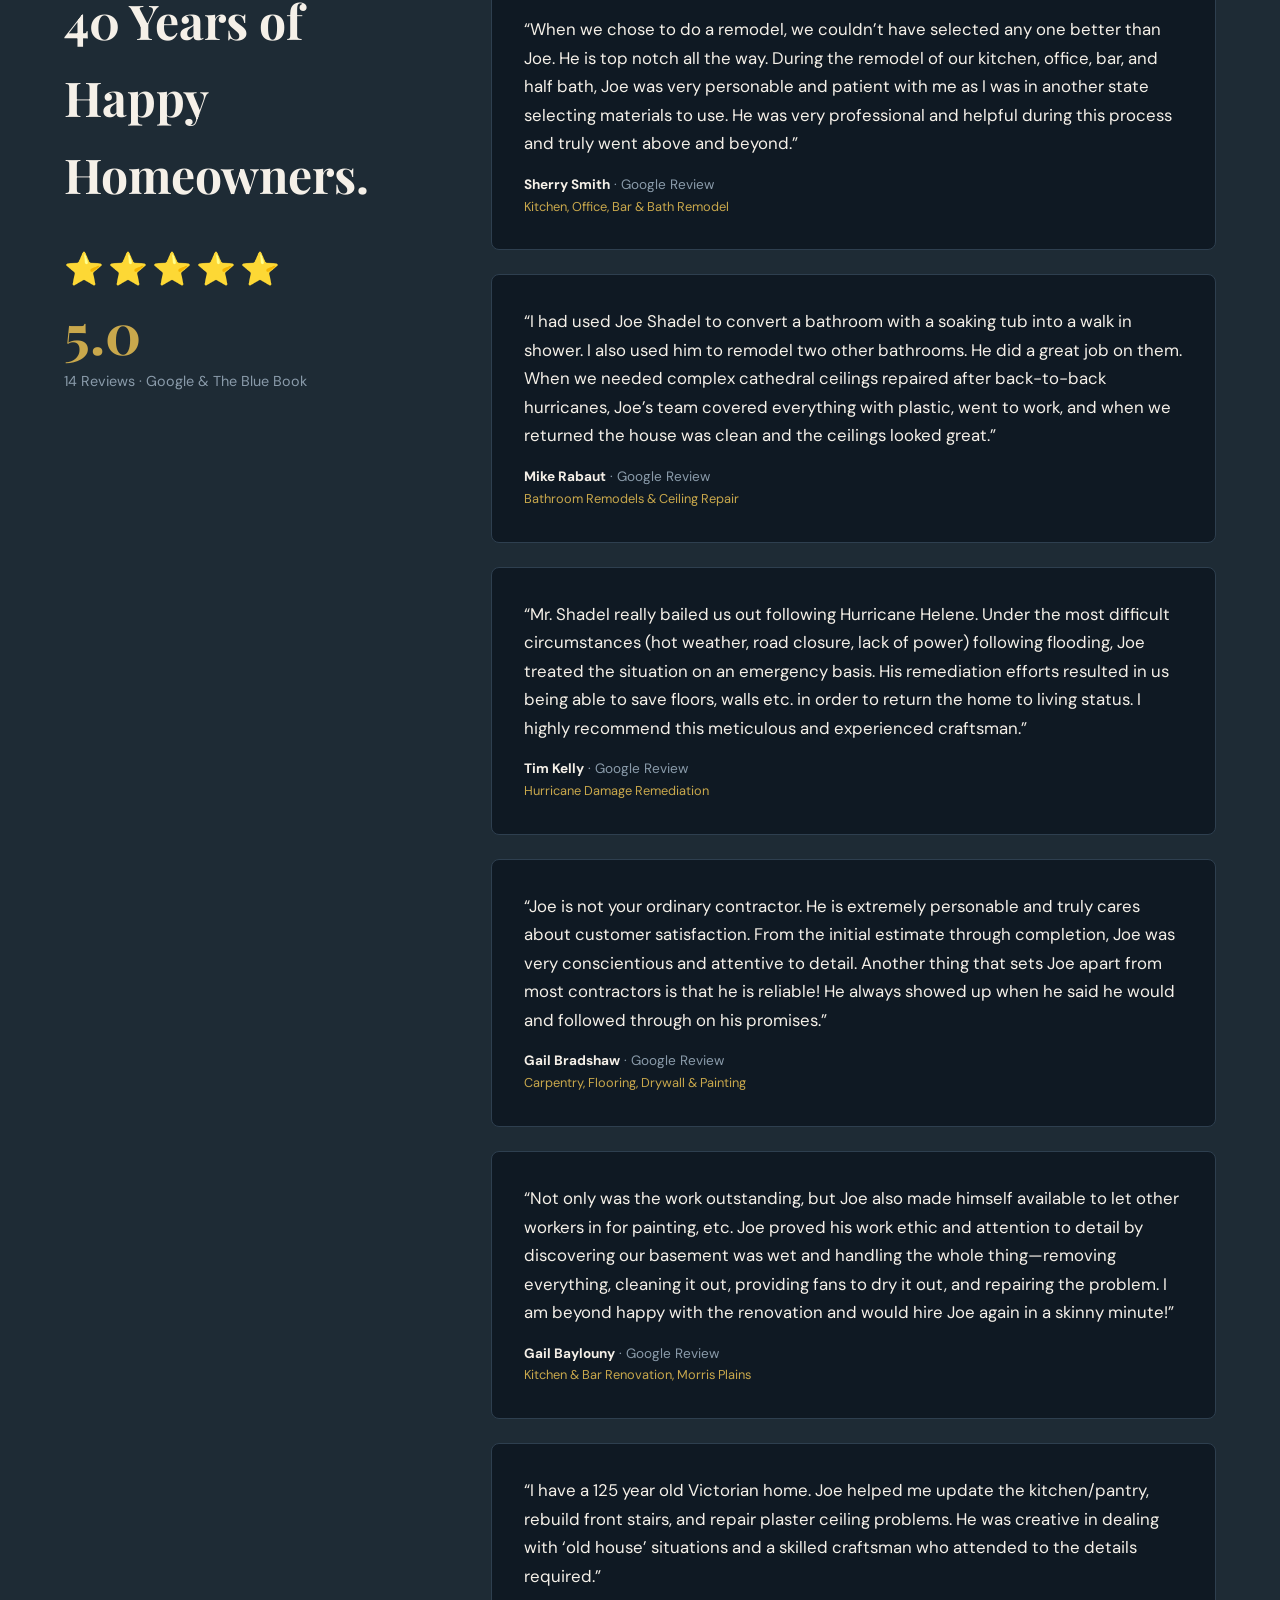
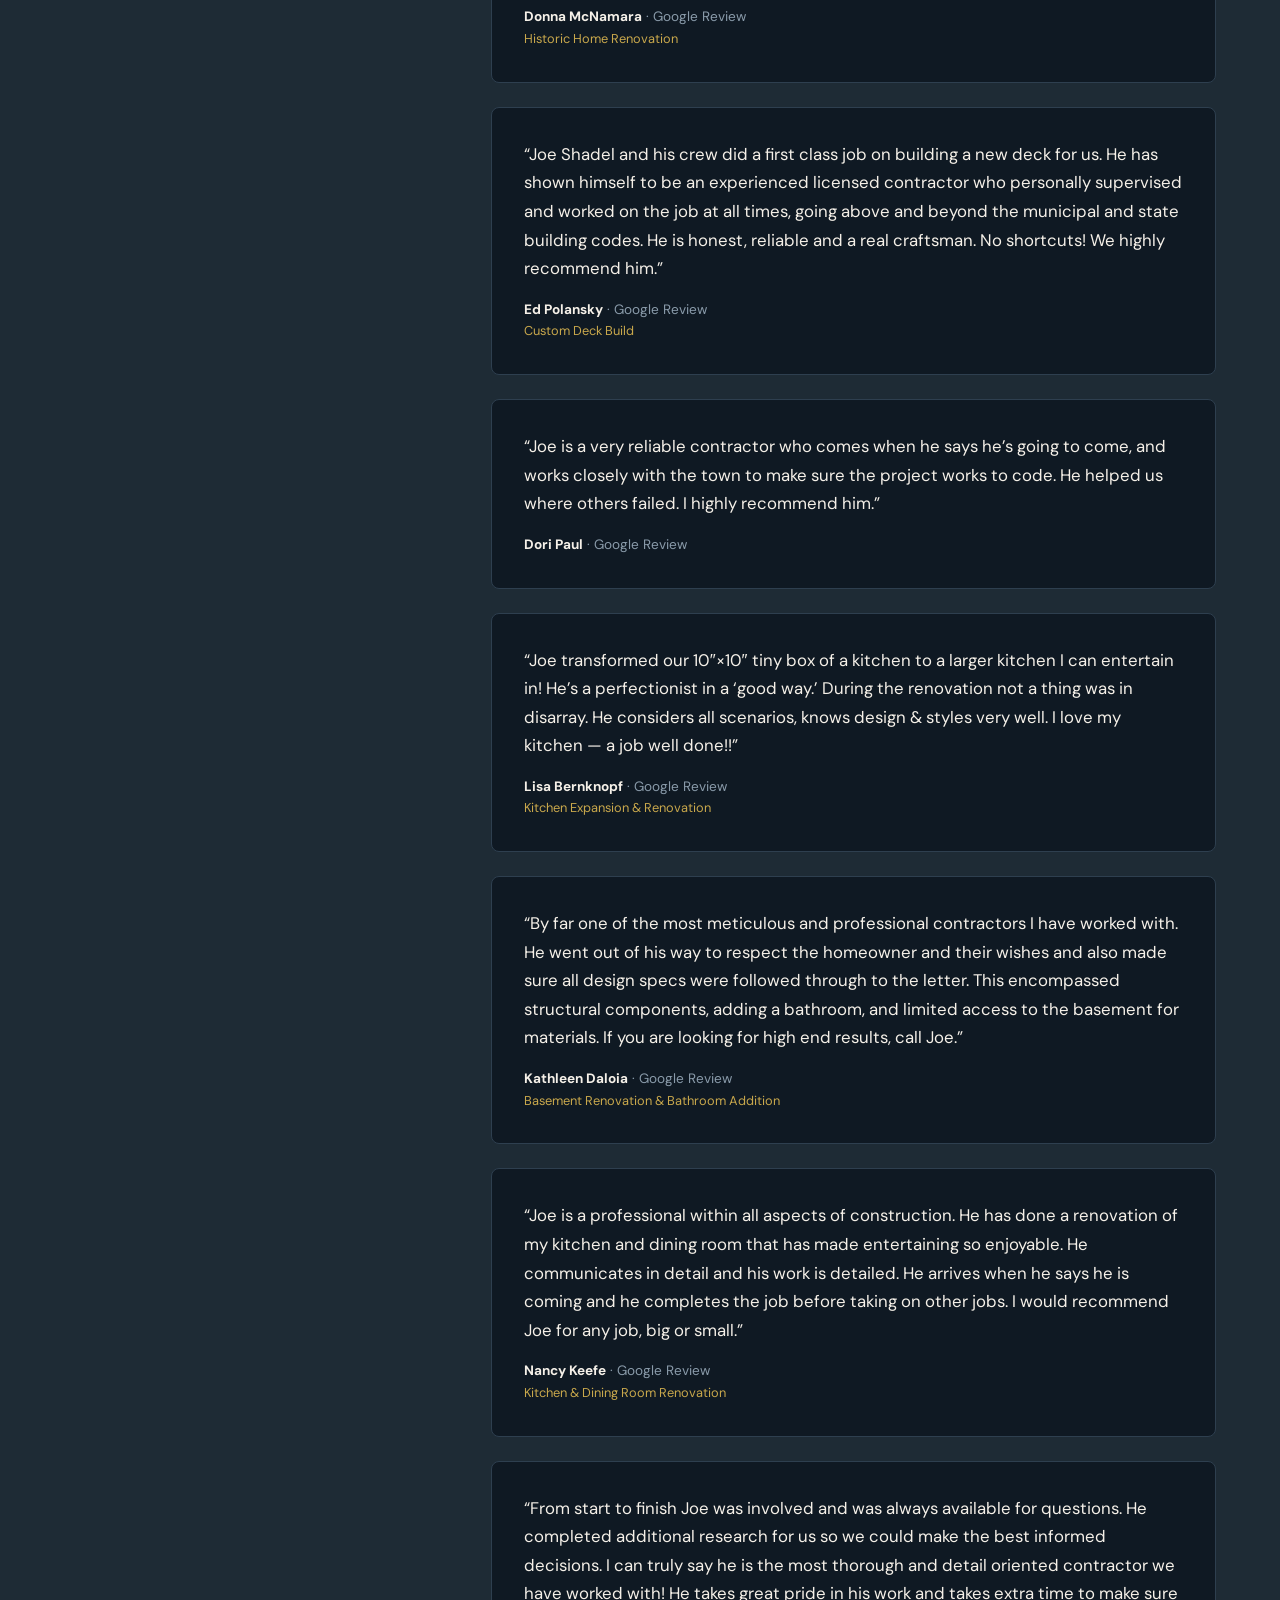
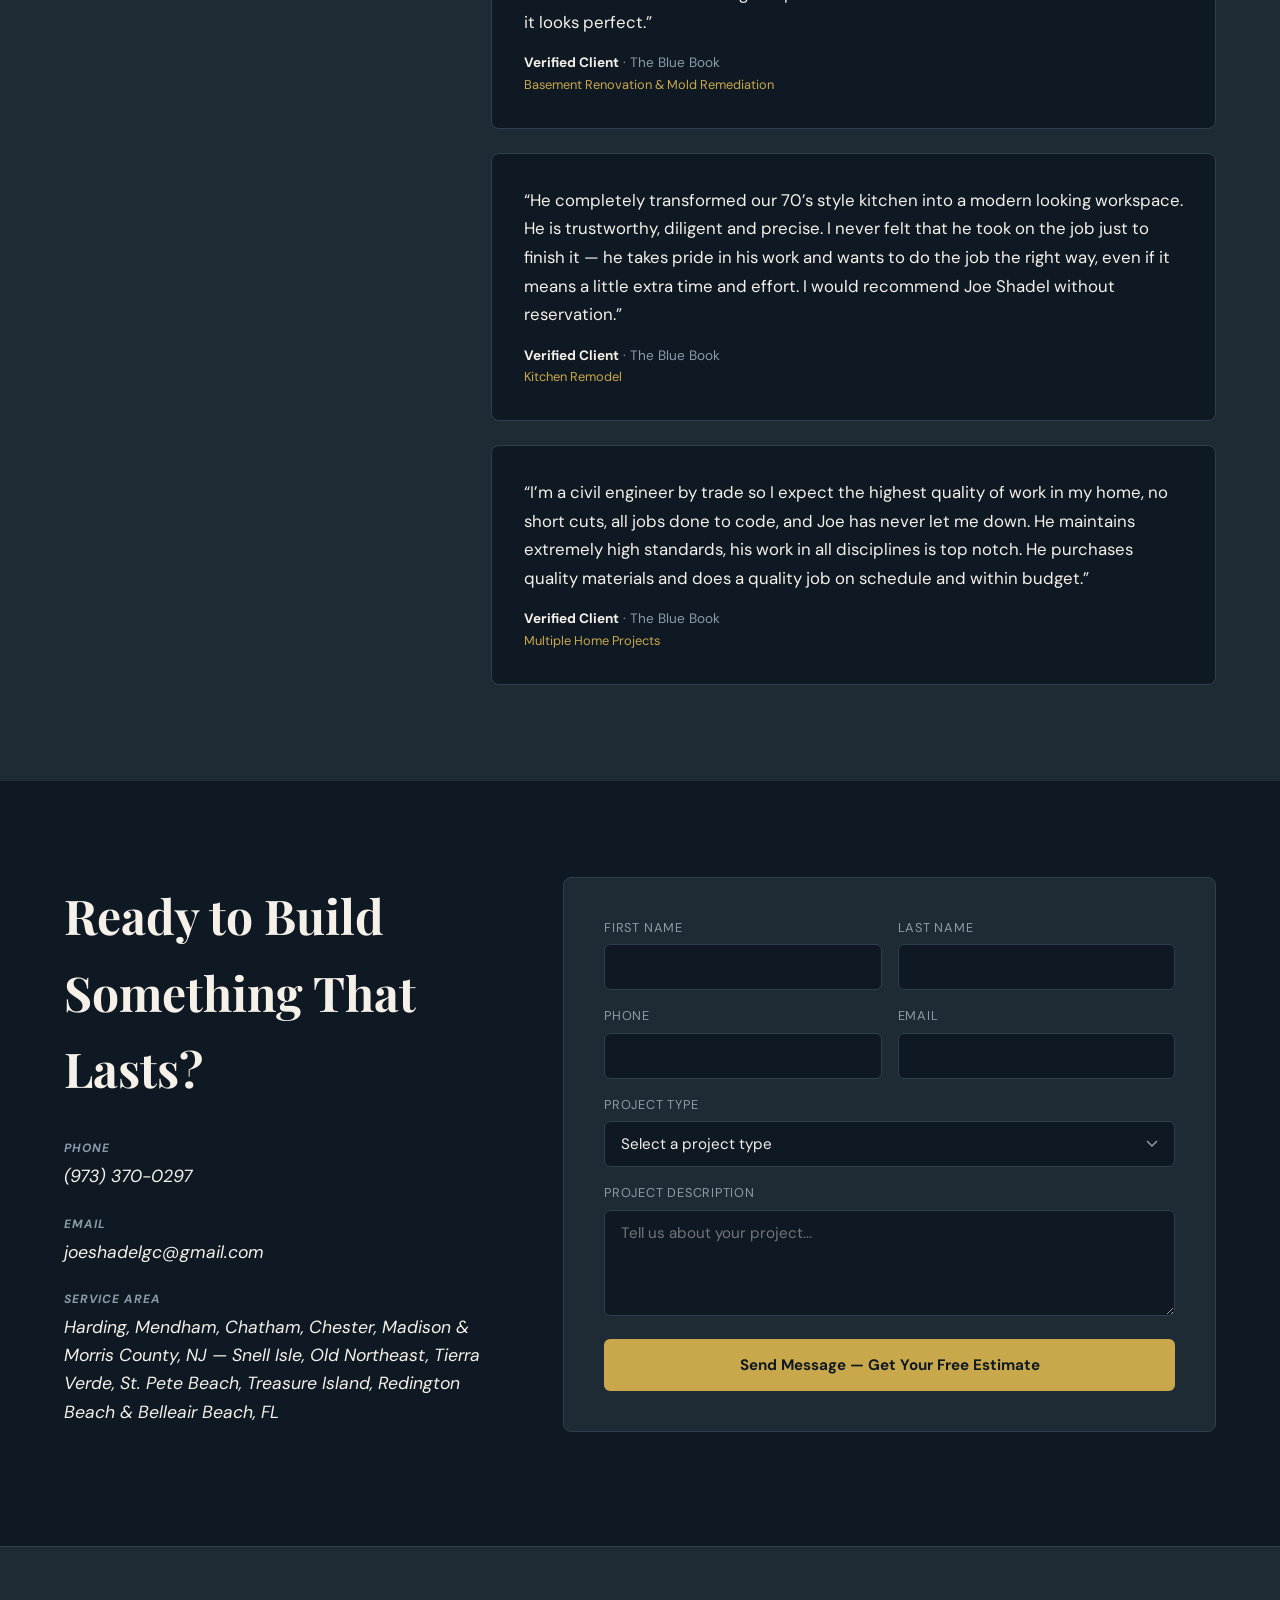
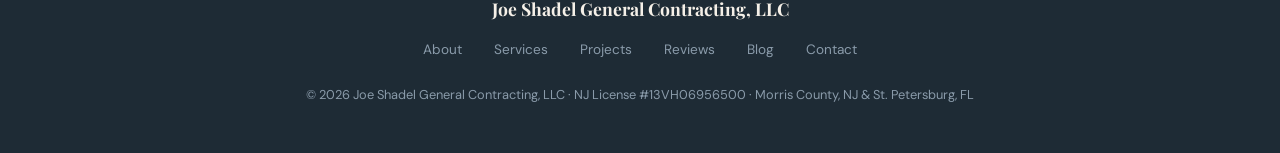
==== commit 7bb4ef27: "Replace nav text logo with Oswald Bold image logo Swaps "Joe Shadel GC" text in nav with a rendered " ====
--- a/index.html
+++ b/index.html
@@ -169,7 +169,7 @@
   <!-- Nav -->
   <nav class="nav" id="nav">
     <div class="nav__inner container">
-      <a href="#" class="nav__logo">Joe Shadel <span>GC</span></a>
+      <a href="index.html" class="nav__logo"><img src="joeshadel-photos/logo.png" alt="Joe Shadel General Contracting, LLC" class="nav__logo-img"></a>
       <button class="nav__hamburger" id="hamburger" aria-label="Toggle menu">
         <span></span><span></span><span></span>
       </button>
--- a/styles.css
+++ b/styles.css
@@ -131,13 +131,13 @@
 }
 
 .nav__logo {
-  font-family: var(--f-display);
-  font-size: 1.35rem;
-  font-weight: 700;
-  color: var(--cream);
-}
-.nav__logo span {
-  color: var(--gold);
+  display: flex;
+  align-items: center;
+}
+.nav__logo-img {
+  height: 44px;
+  width: auto;
+  display: block;
 }
 
 .nav__links {
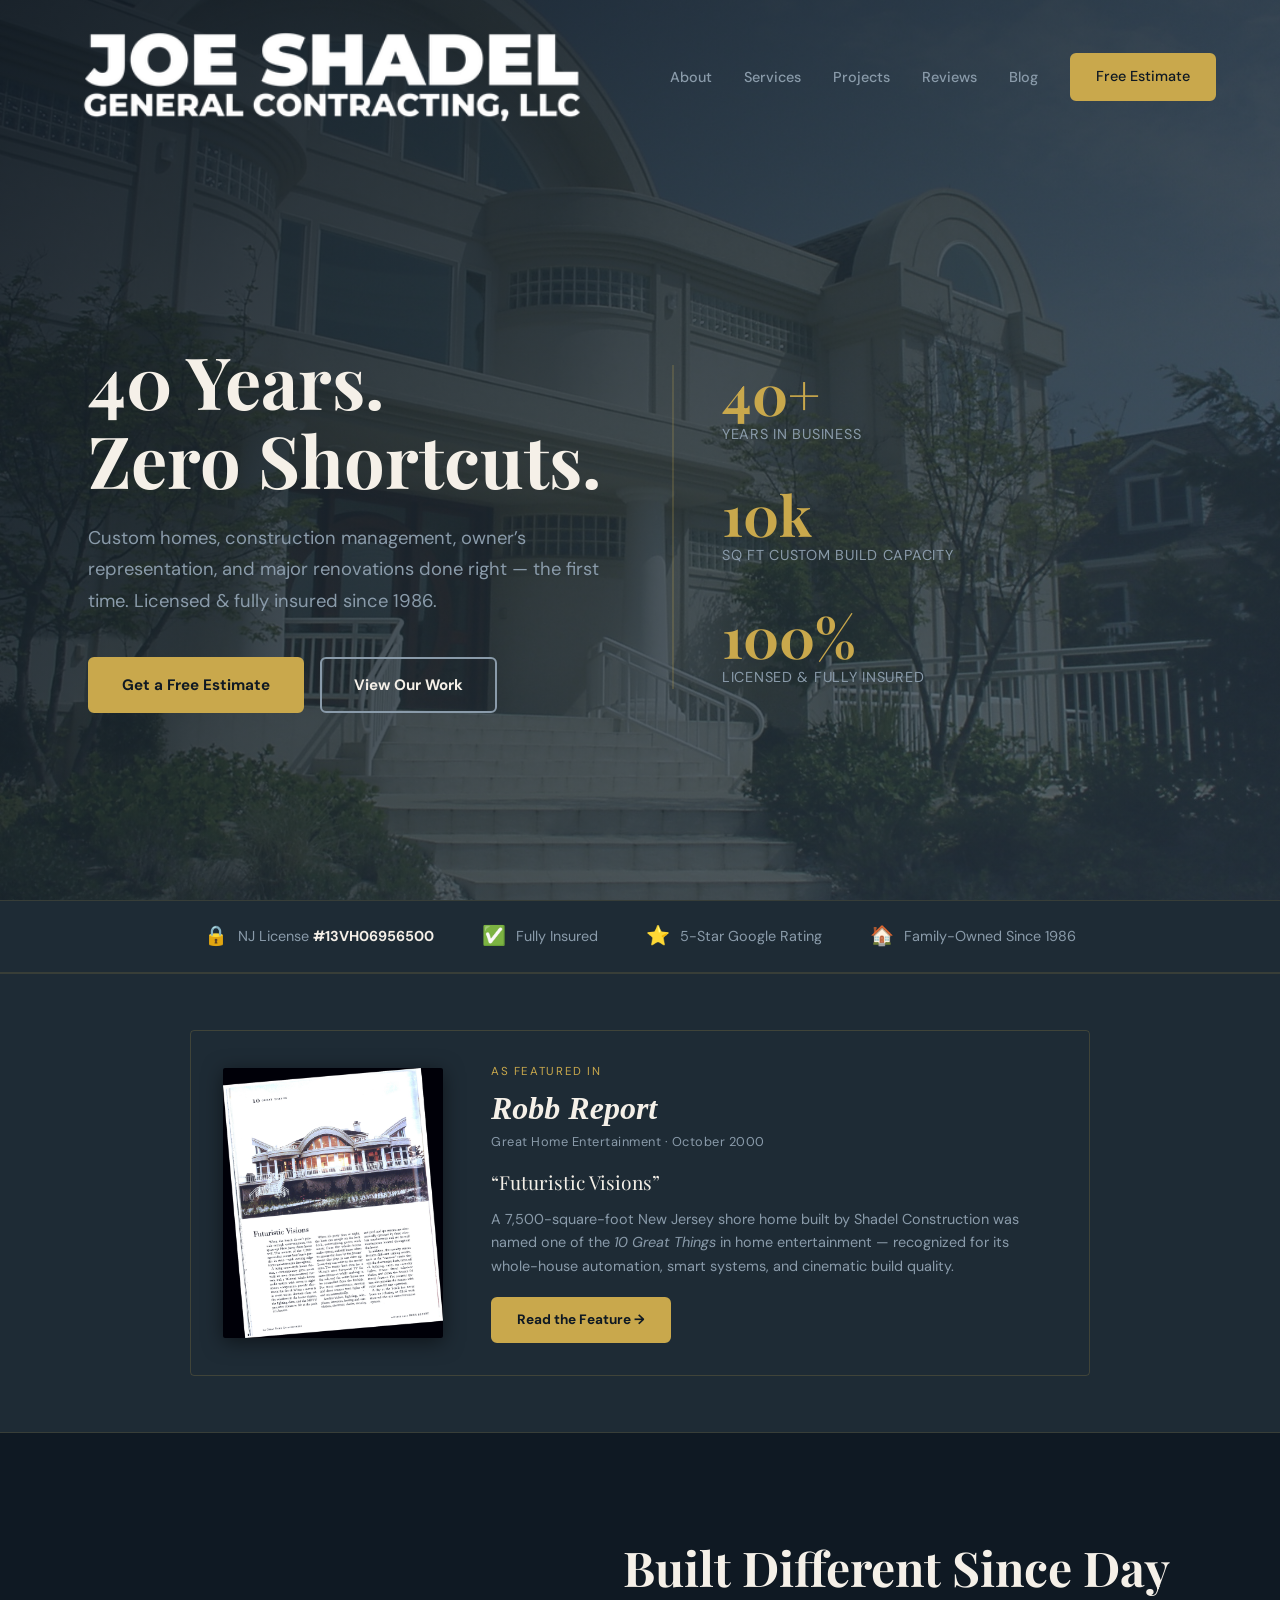
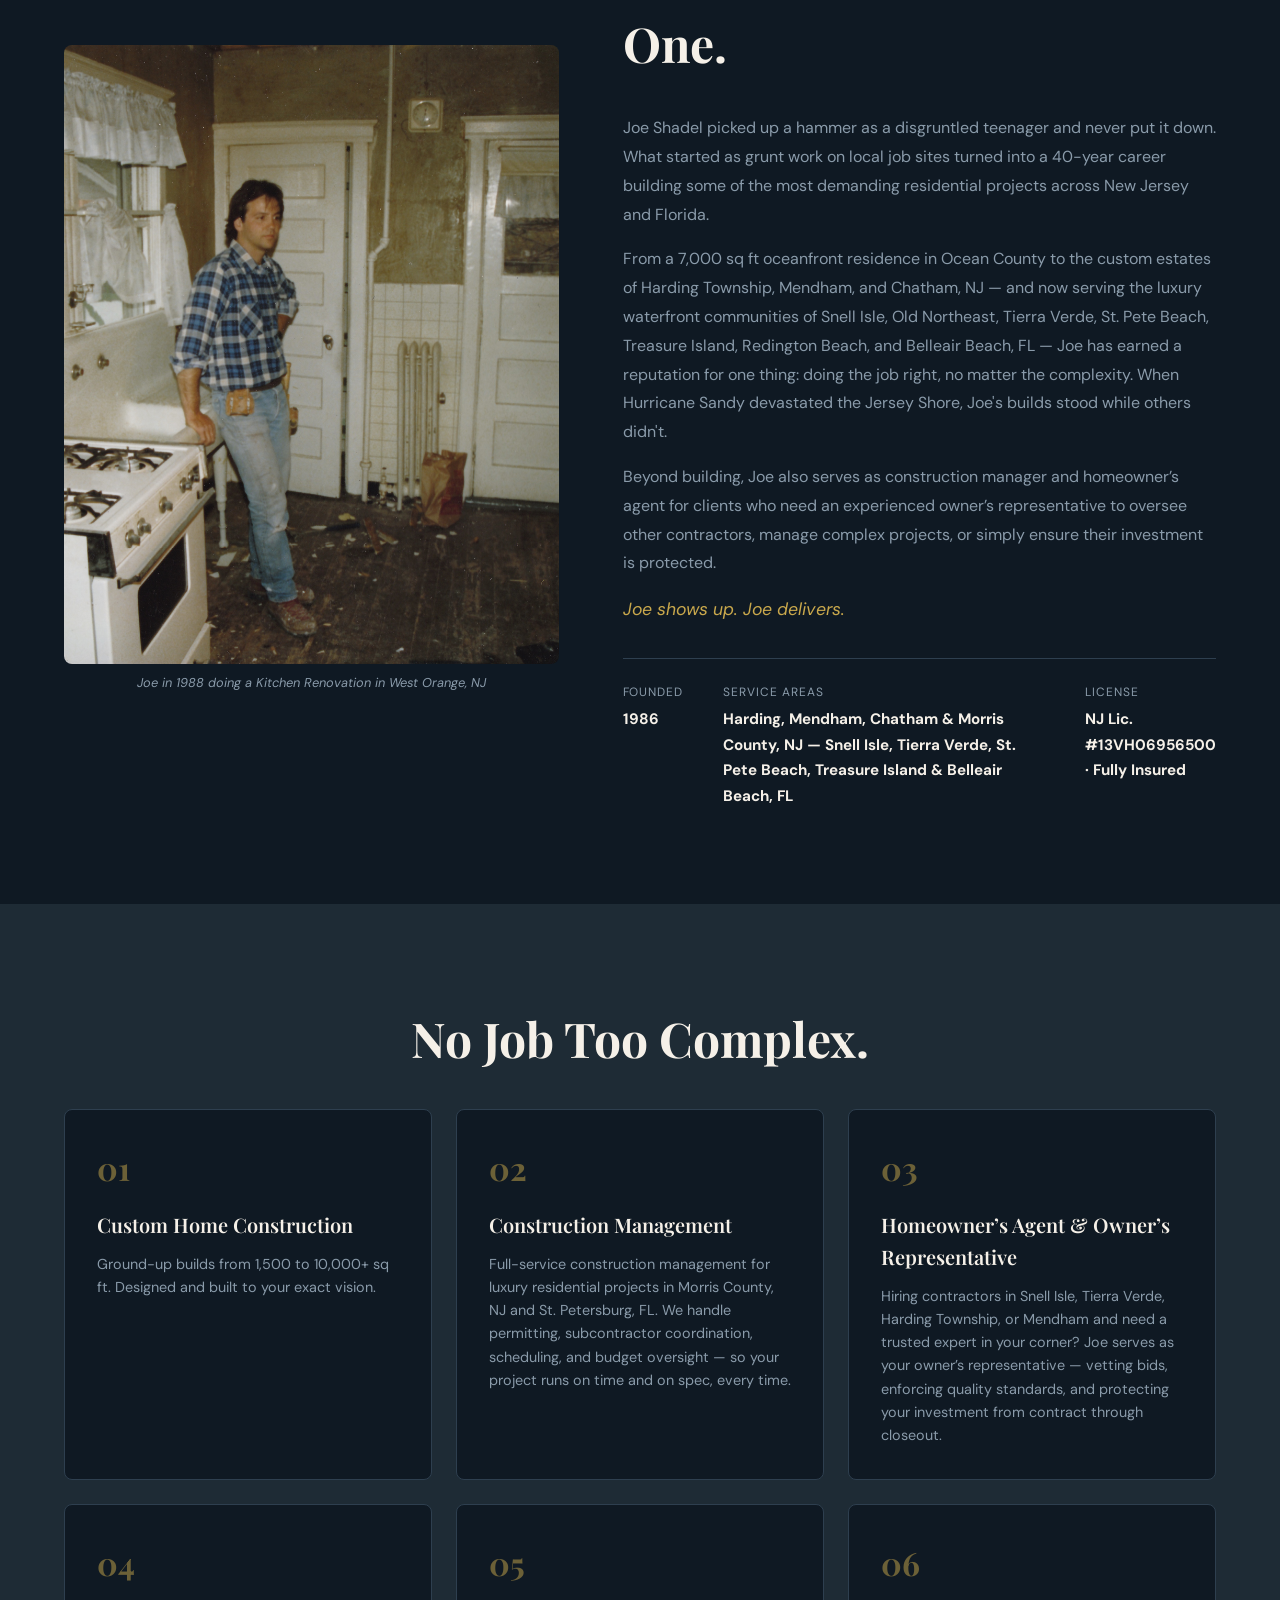
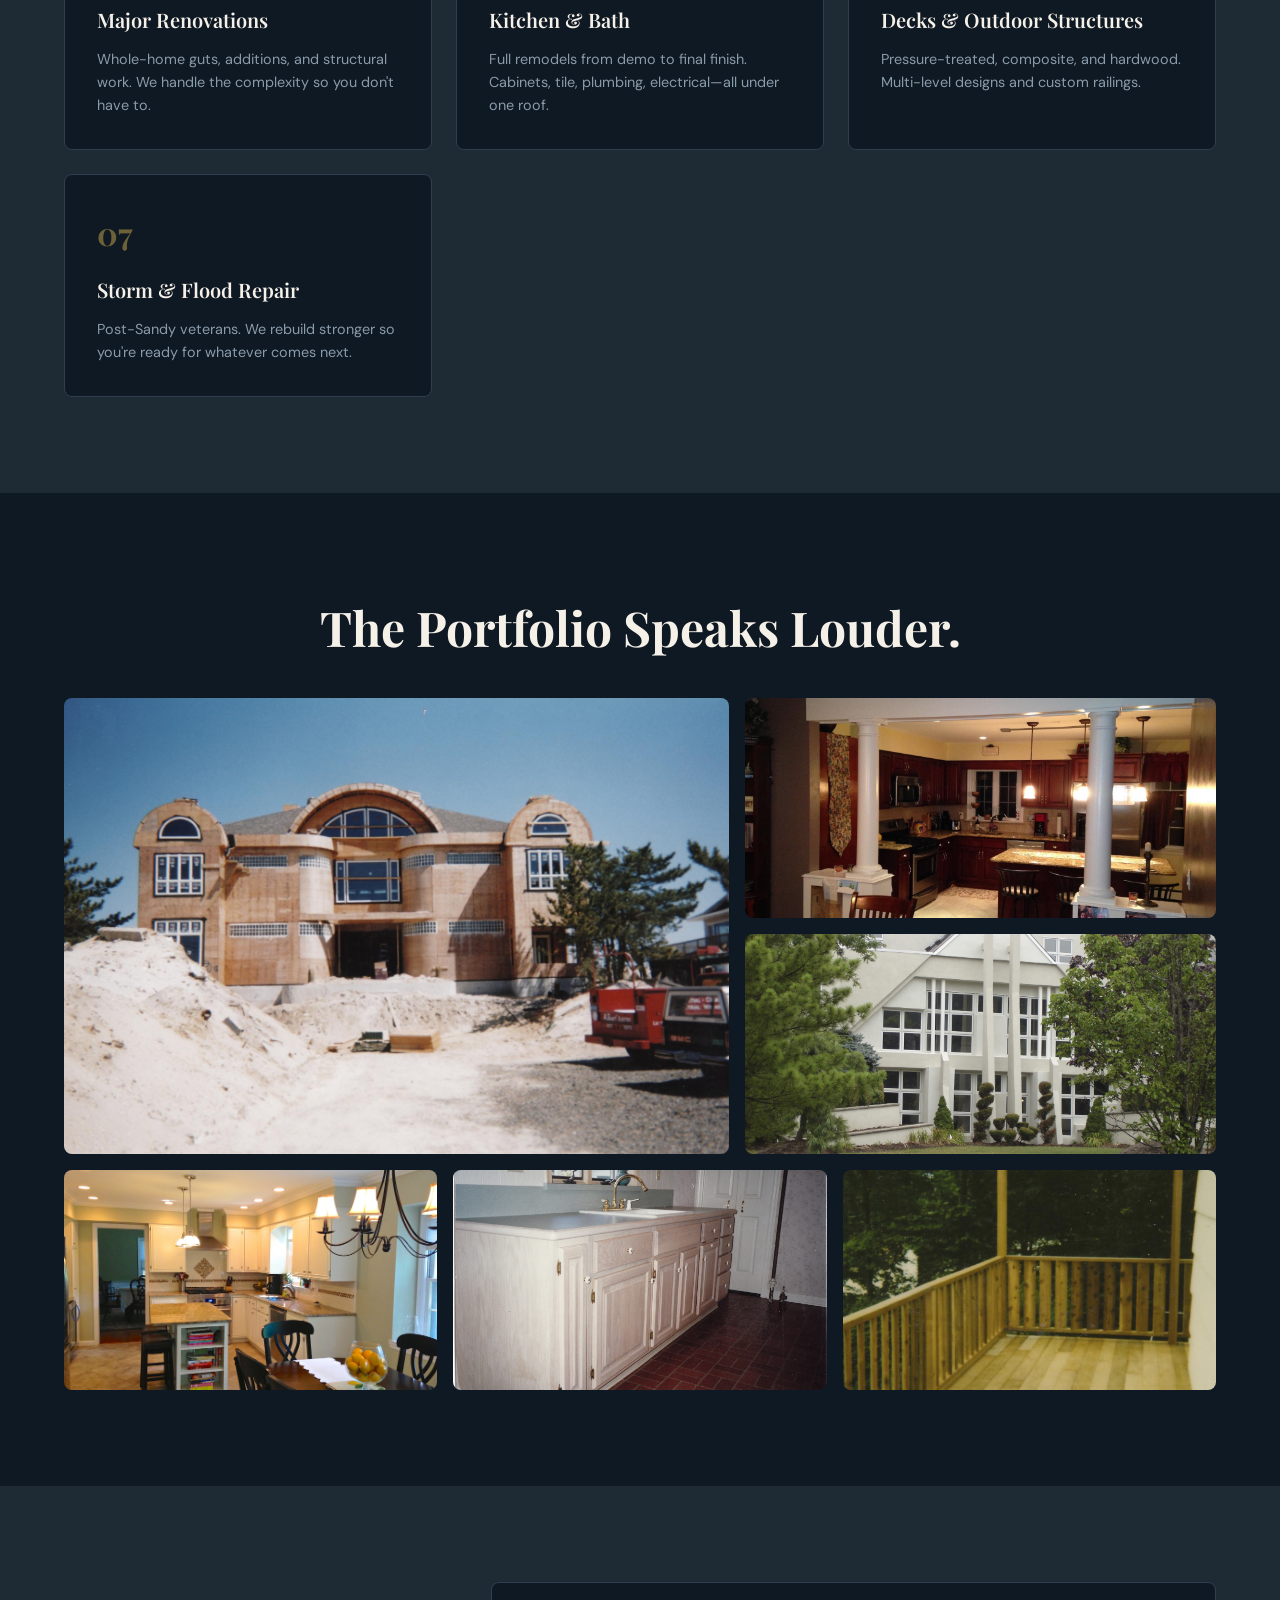
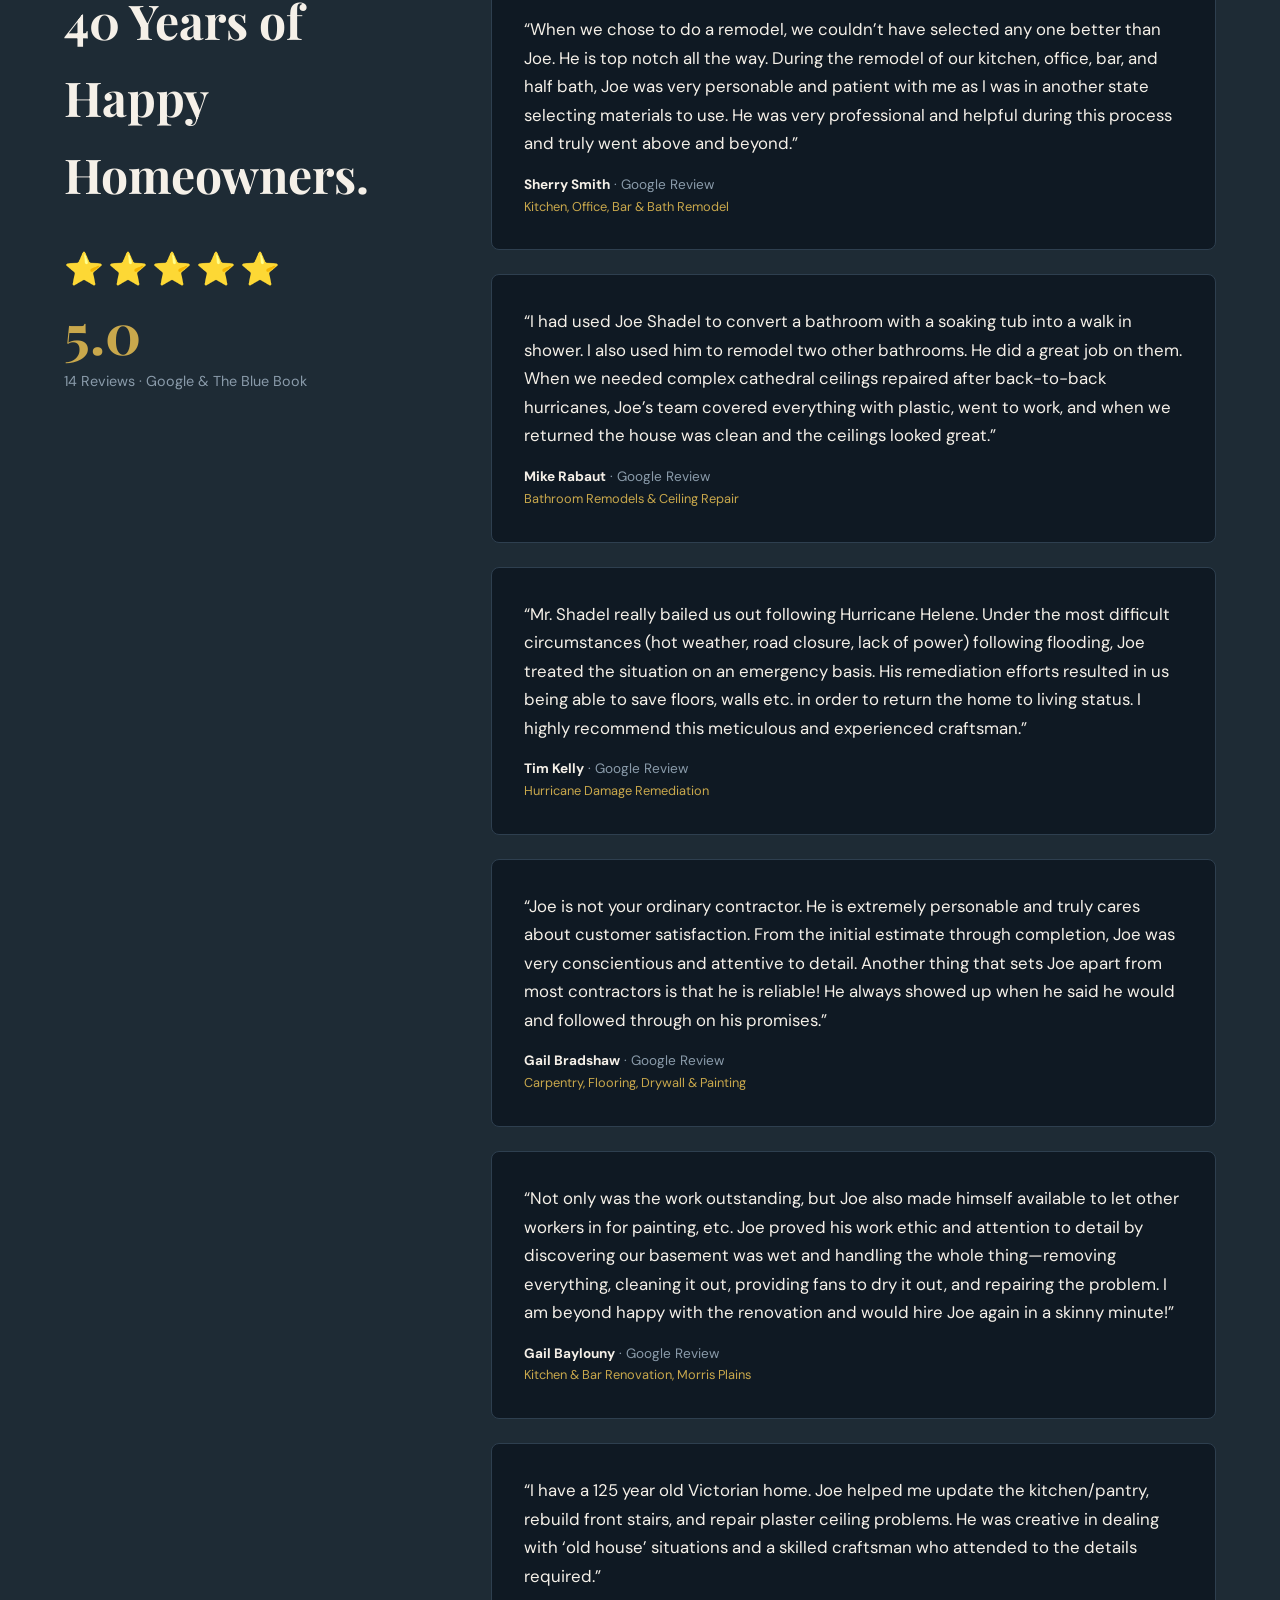
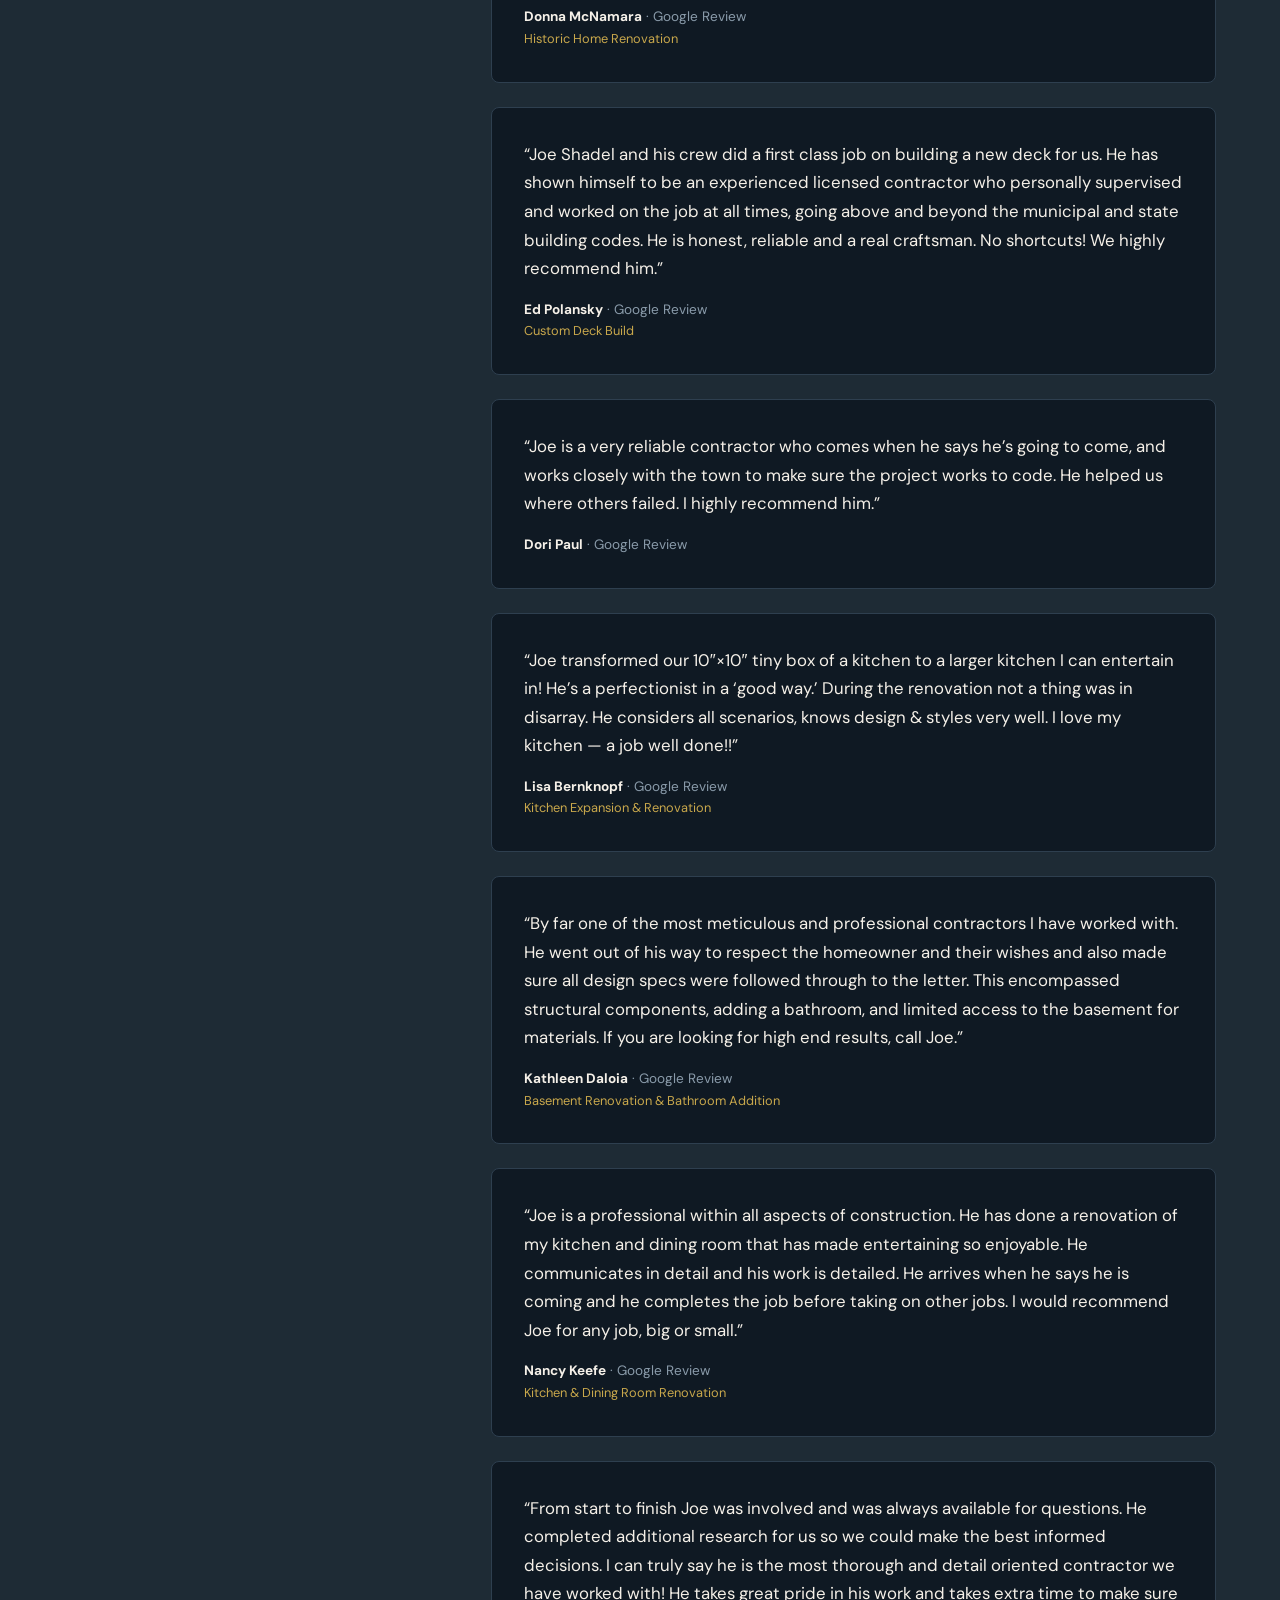
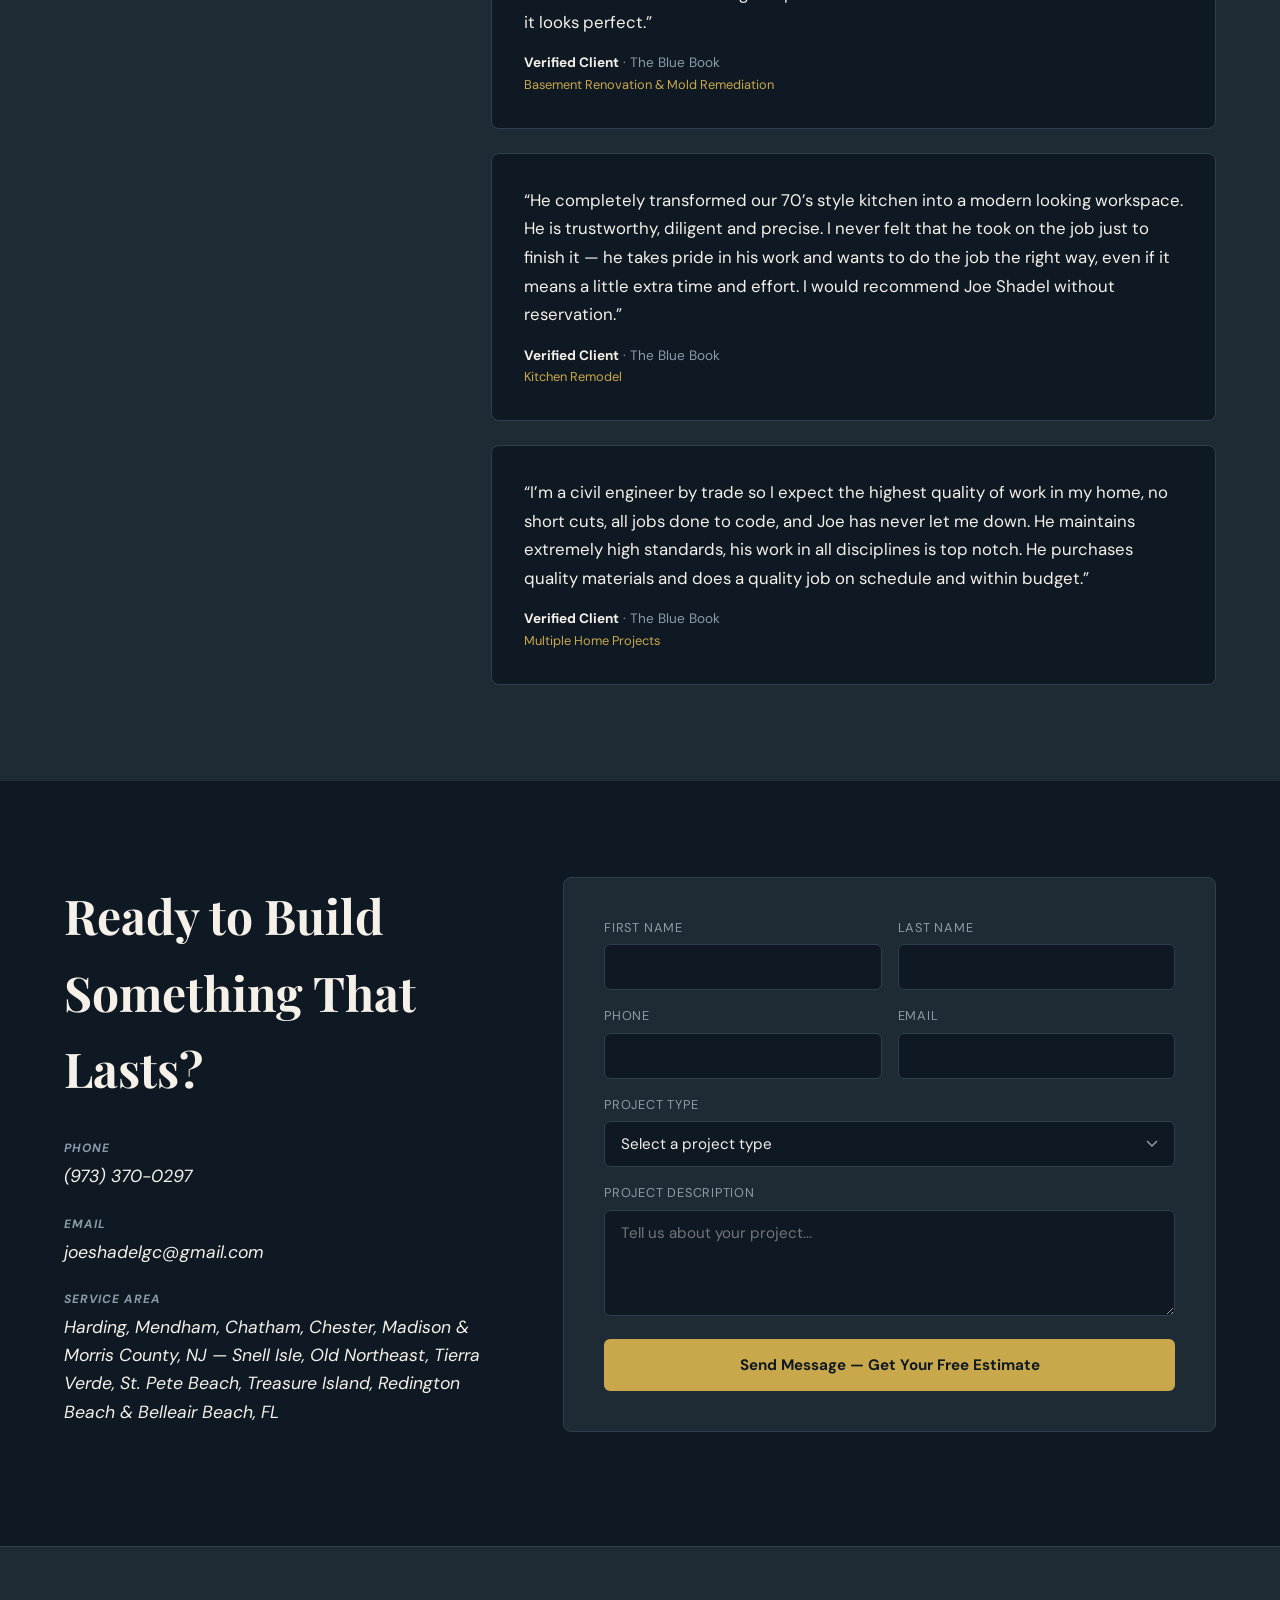
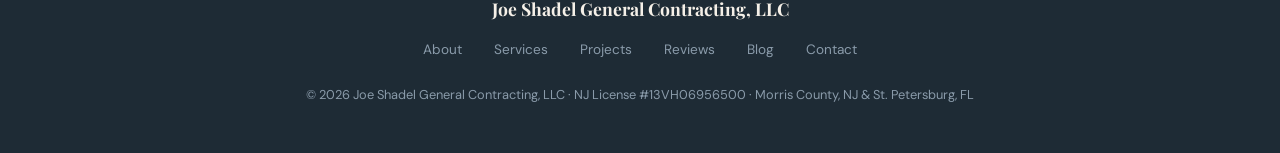
==== commit 48a88633: "Add caption to About photo Co-Authored-By: Claude Sonnet 4.6 <noreply@anthropic.com>" ====
--- a/index.html
+++ b/index.html
@@ -263,6 +263,7 @@
     <div class="about__inner container">
       <div class="about__photo">
         <img src="joeshadel-photos/image_07.jpg" alt="Joe Shadel on a job site in the early days of his career">
+        <p class="about__caption">Joe in 1988 doing a Kitchen Renovation in West Orange, NJ</p>
       </div>
       <div class="about__content">
         <h2 class="section__heading">Built Different Since Day One.</h2>
--- a/styles.css
+++ b/styles.css
@@ -13,7 +13,7 @@
   --f-display: 'Playfair Display', Georgia, serif;
   --f-body:    'DM Sans', sans-serif;
 
-  --nav-h: 72px;
+  --nav-h: 154px;
 }
 
 /* ========================================
@@ -135,7 +135,7 @@
   align-items: center;
 }
 .nav__logo-img {
-  height: 44px;
+  height: 130px;
   width: auto;
   display: block;
 }
@@ -430,6 +430,15 @@
   grid-template-columns: 1fr 1.2fr;
   gap: 64px;
   align-items: center;
+}
+
+.about__caption {
+  margin-top: 10px;
+  font-size: 0.8rem;
+  color: var(--muted);
+  font-style: italic;
+  text-align: center;
+  line-height: 1.4;
 }
 
 .about__photo img {
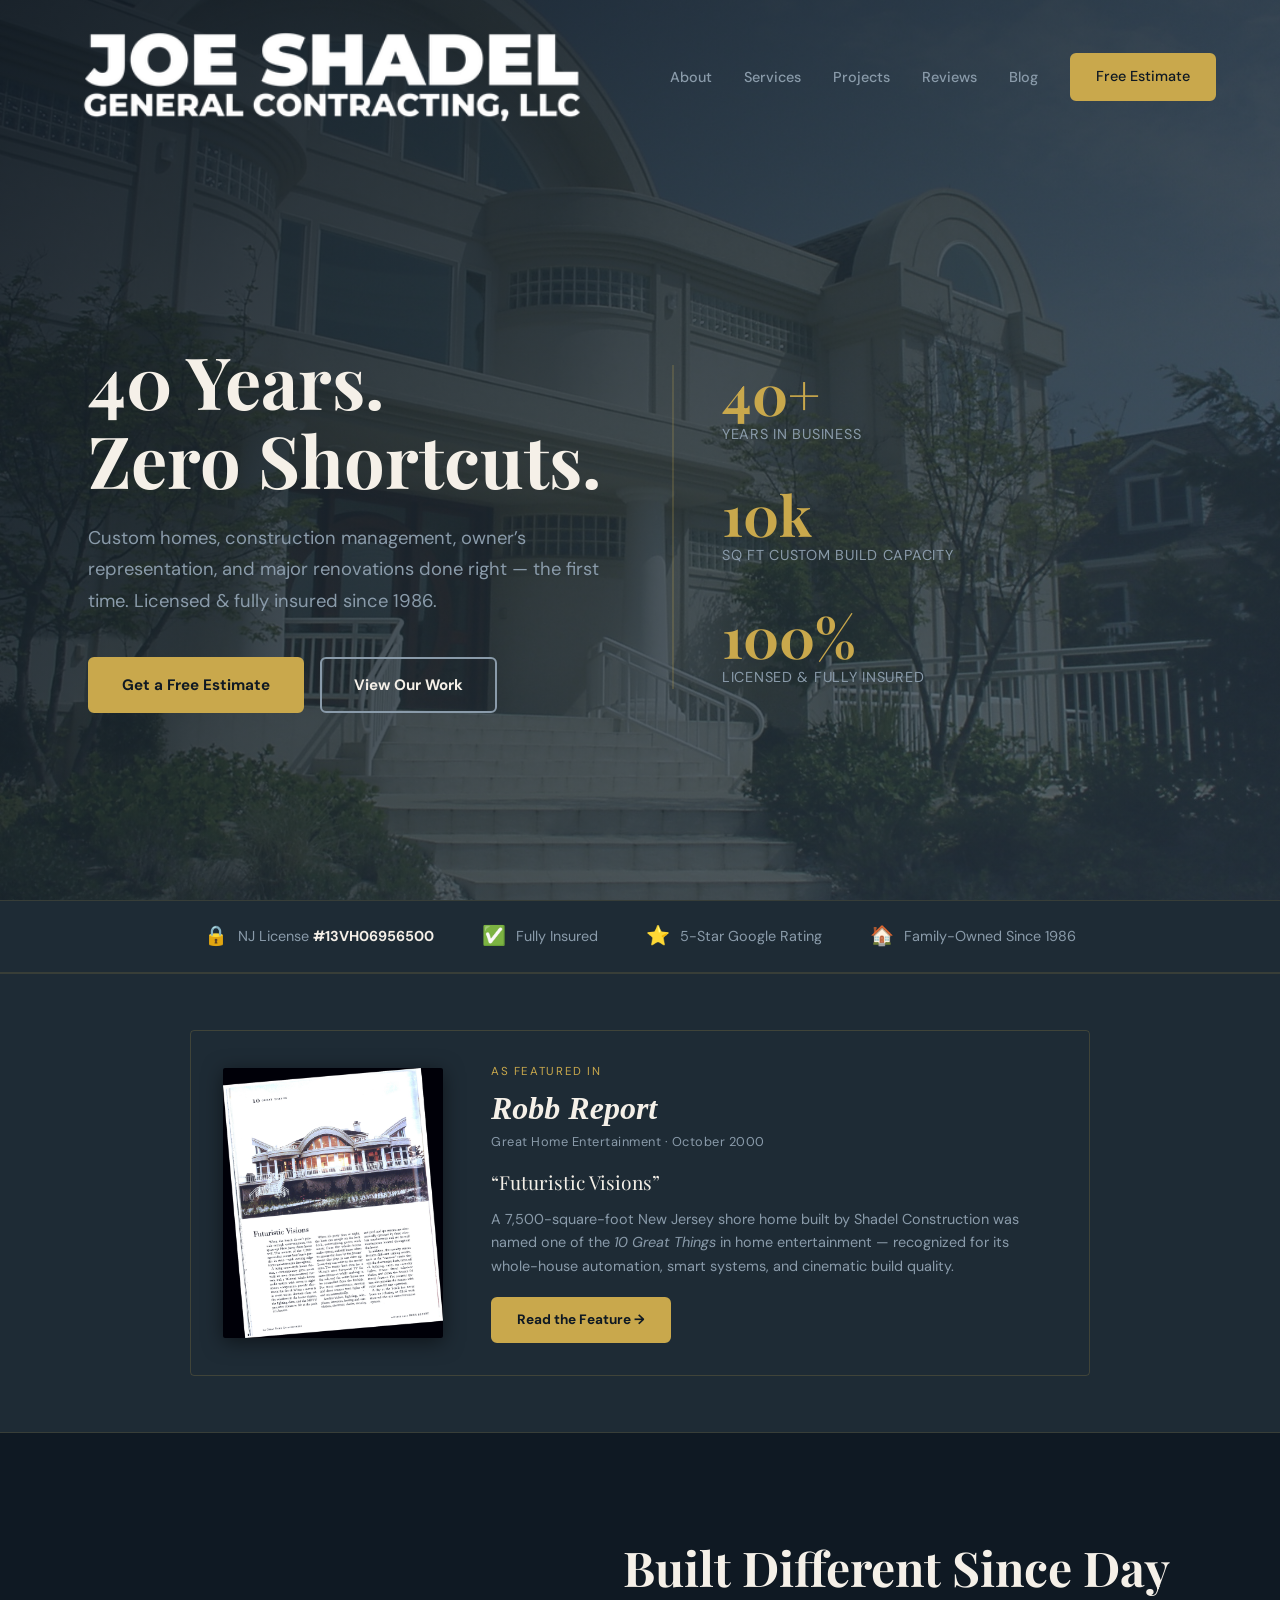
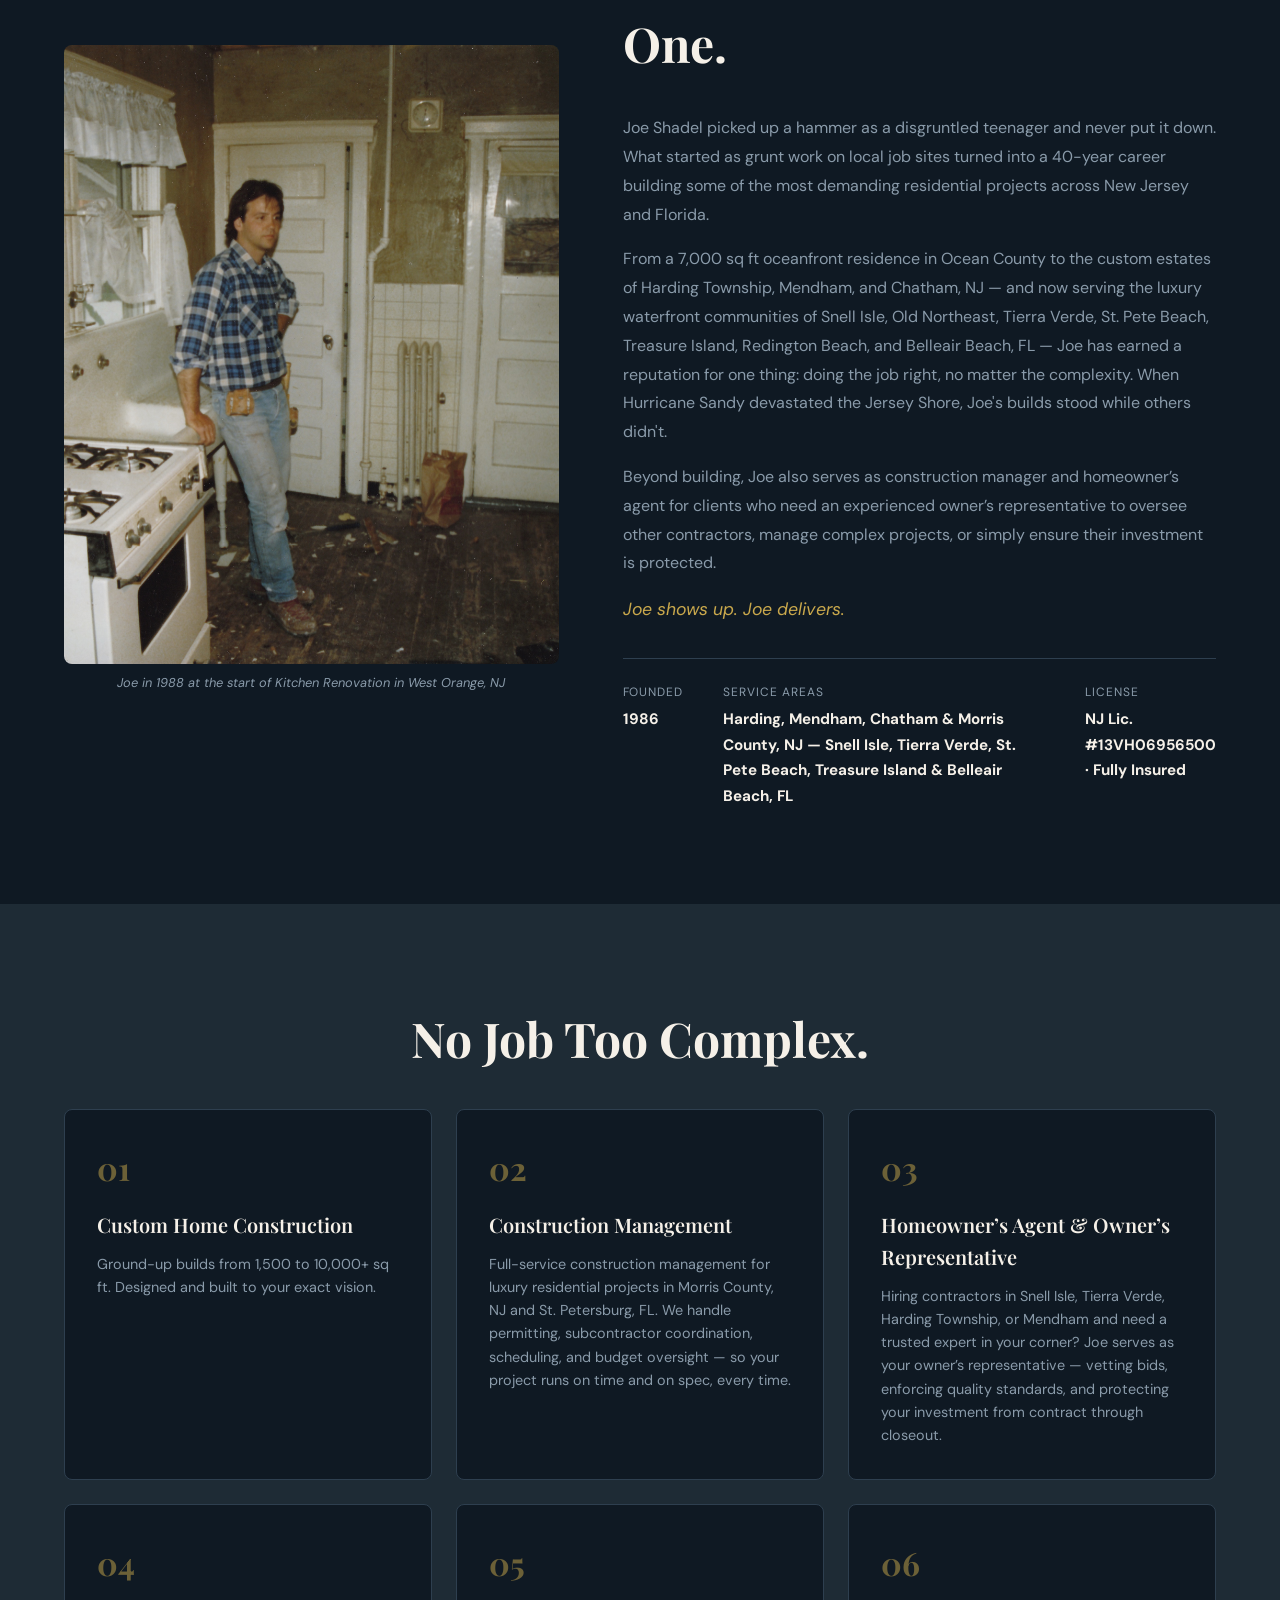
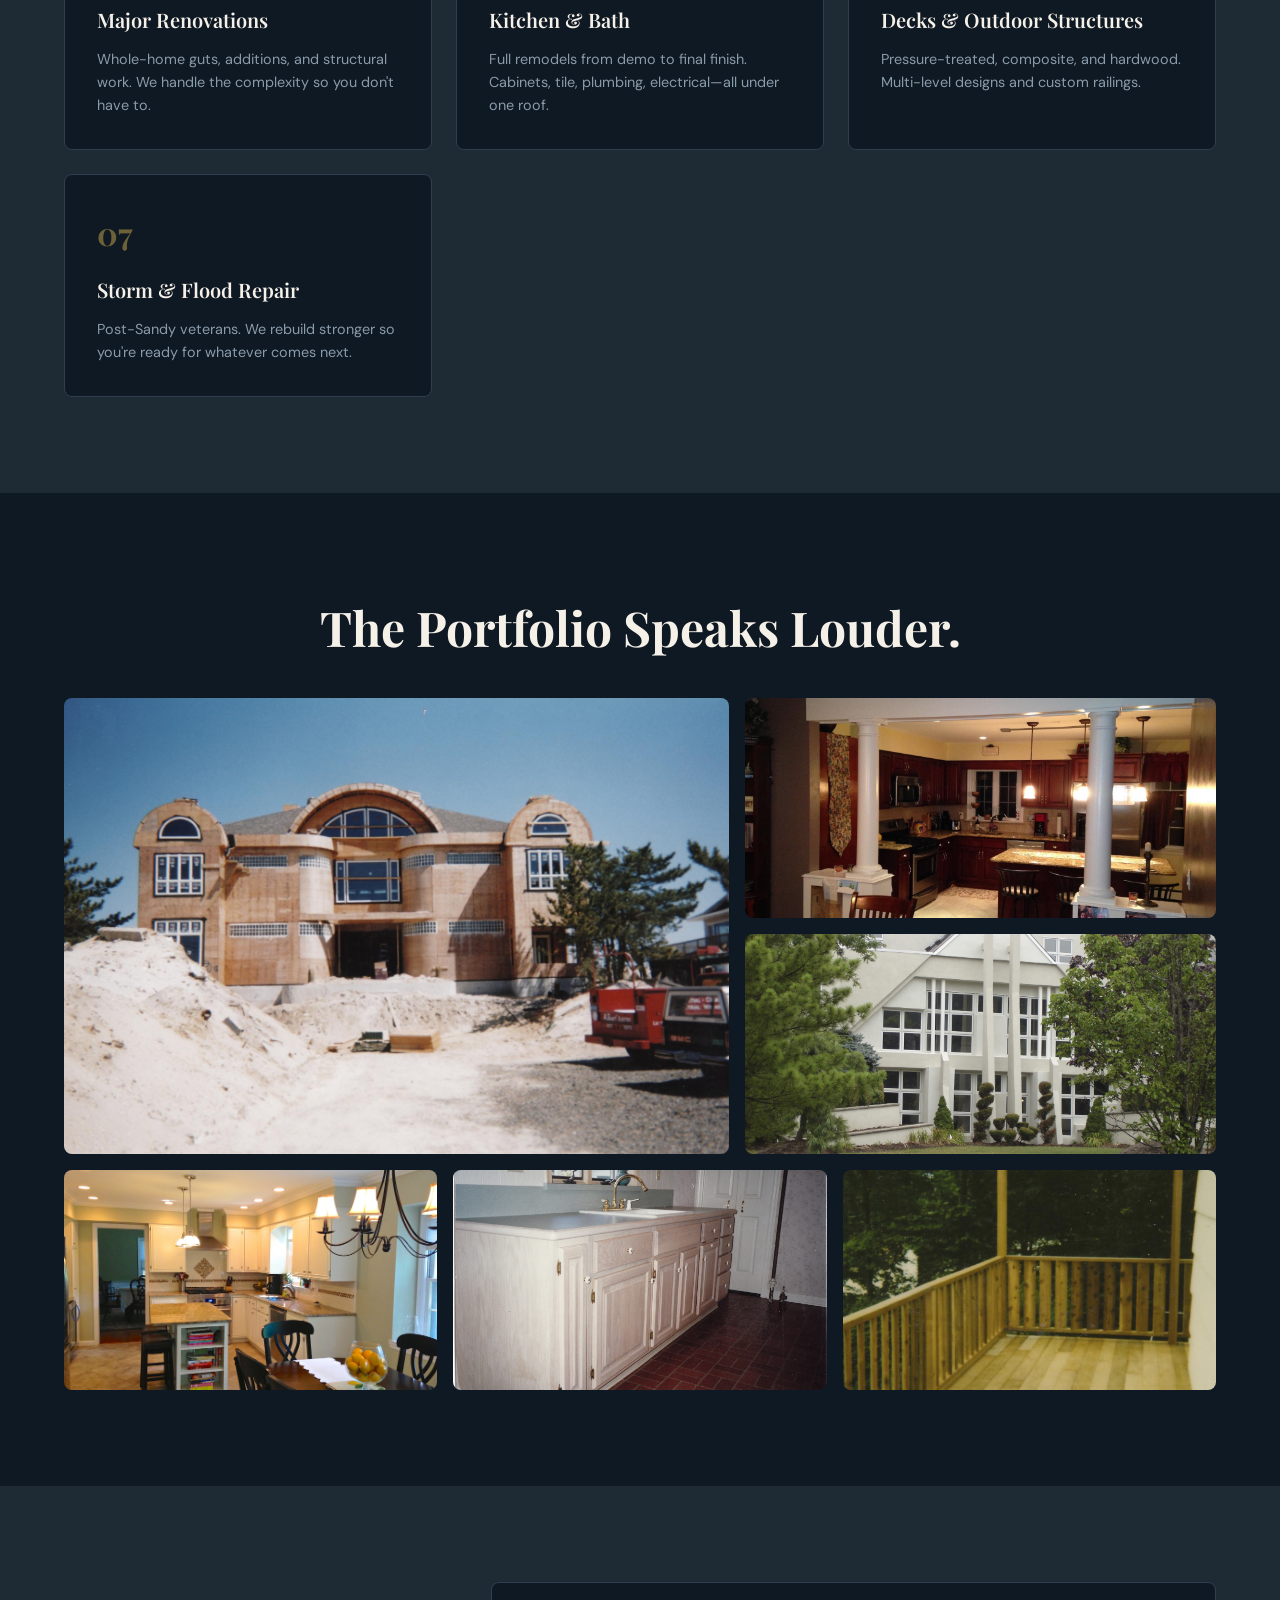
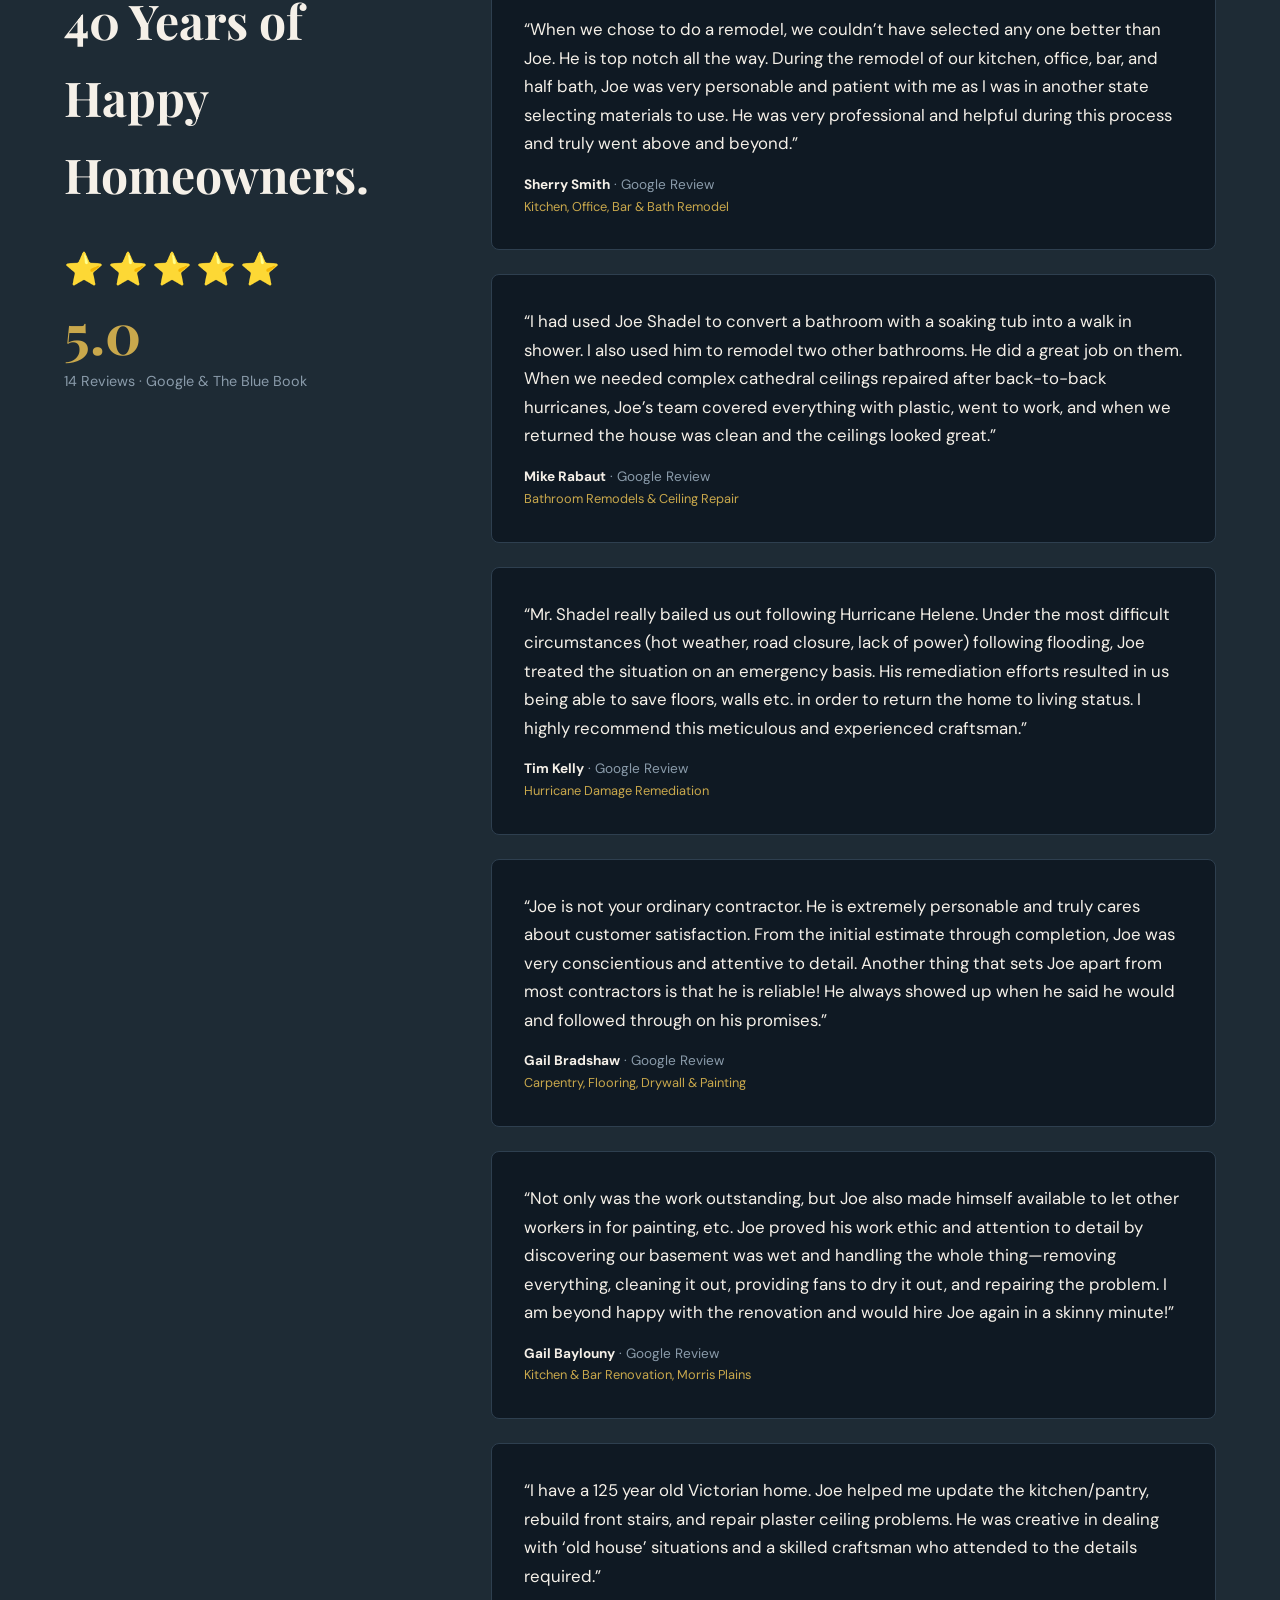
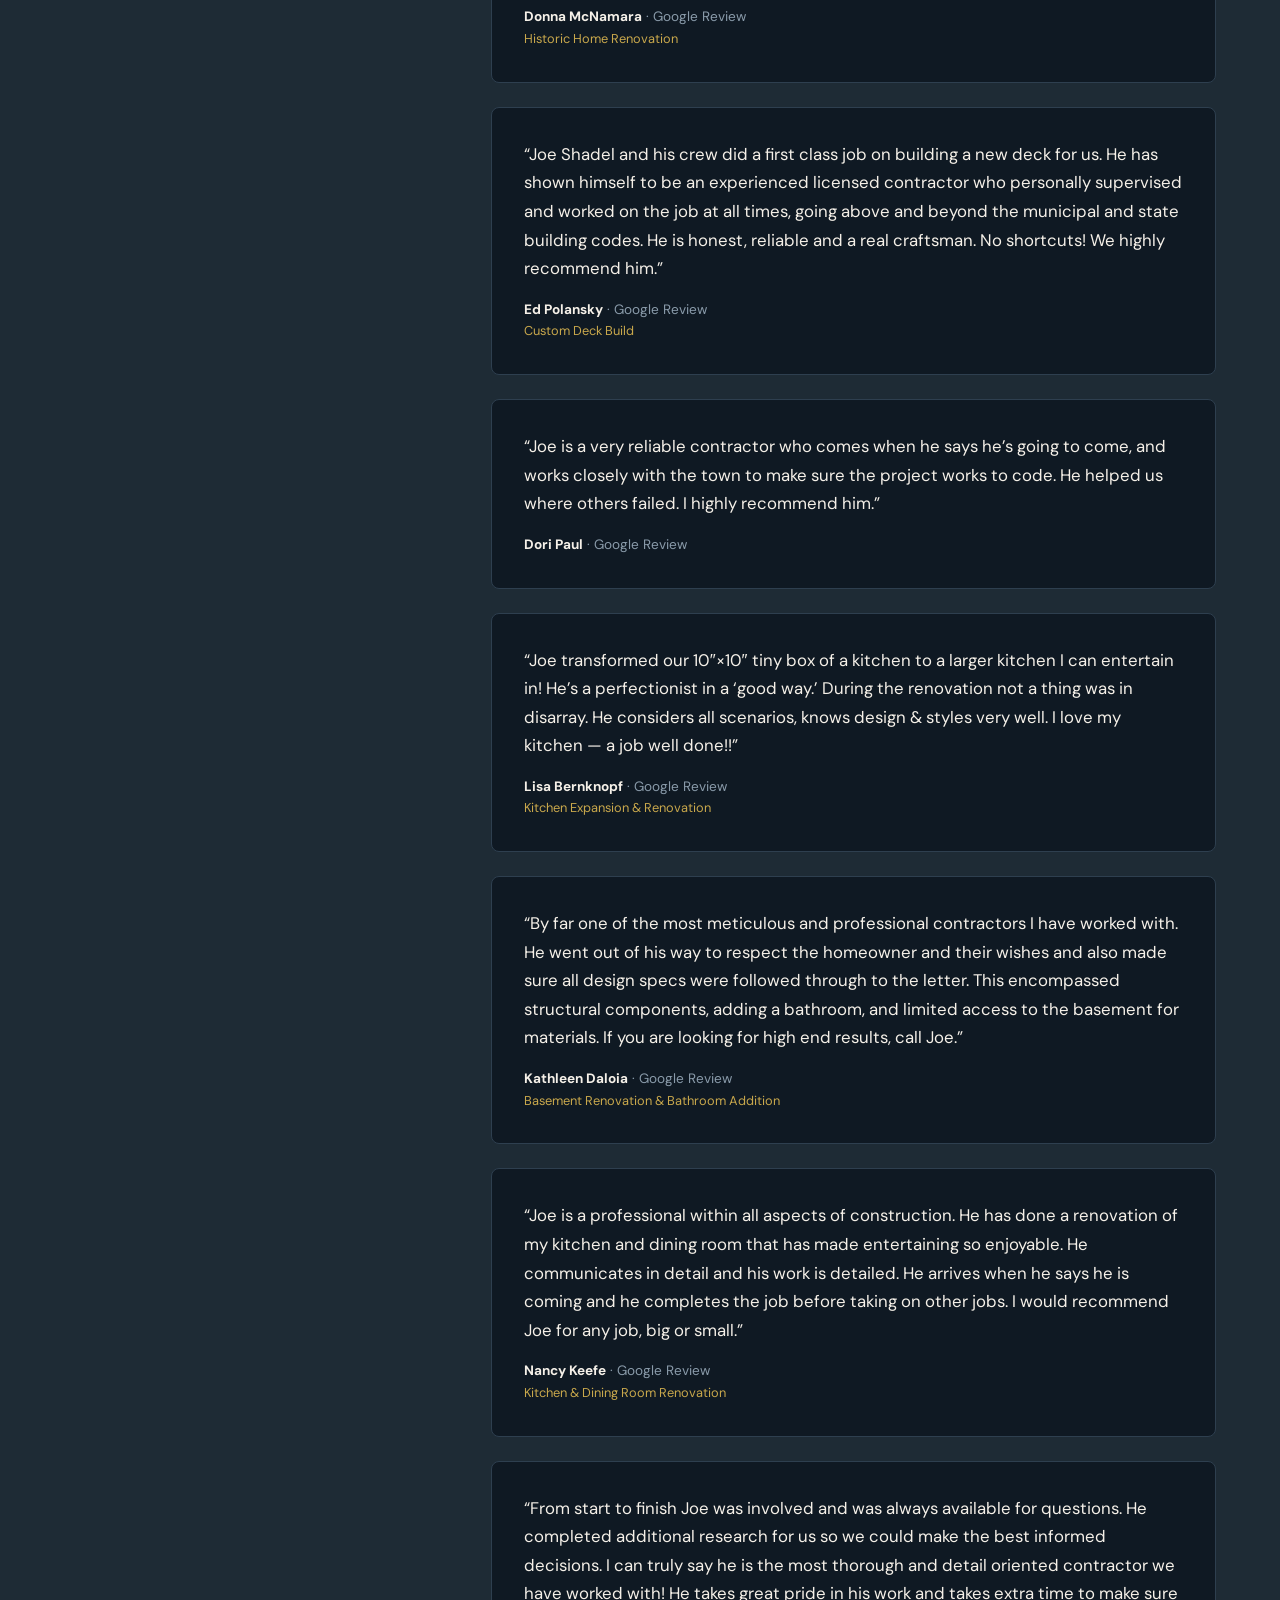
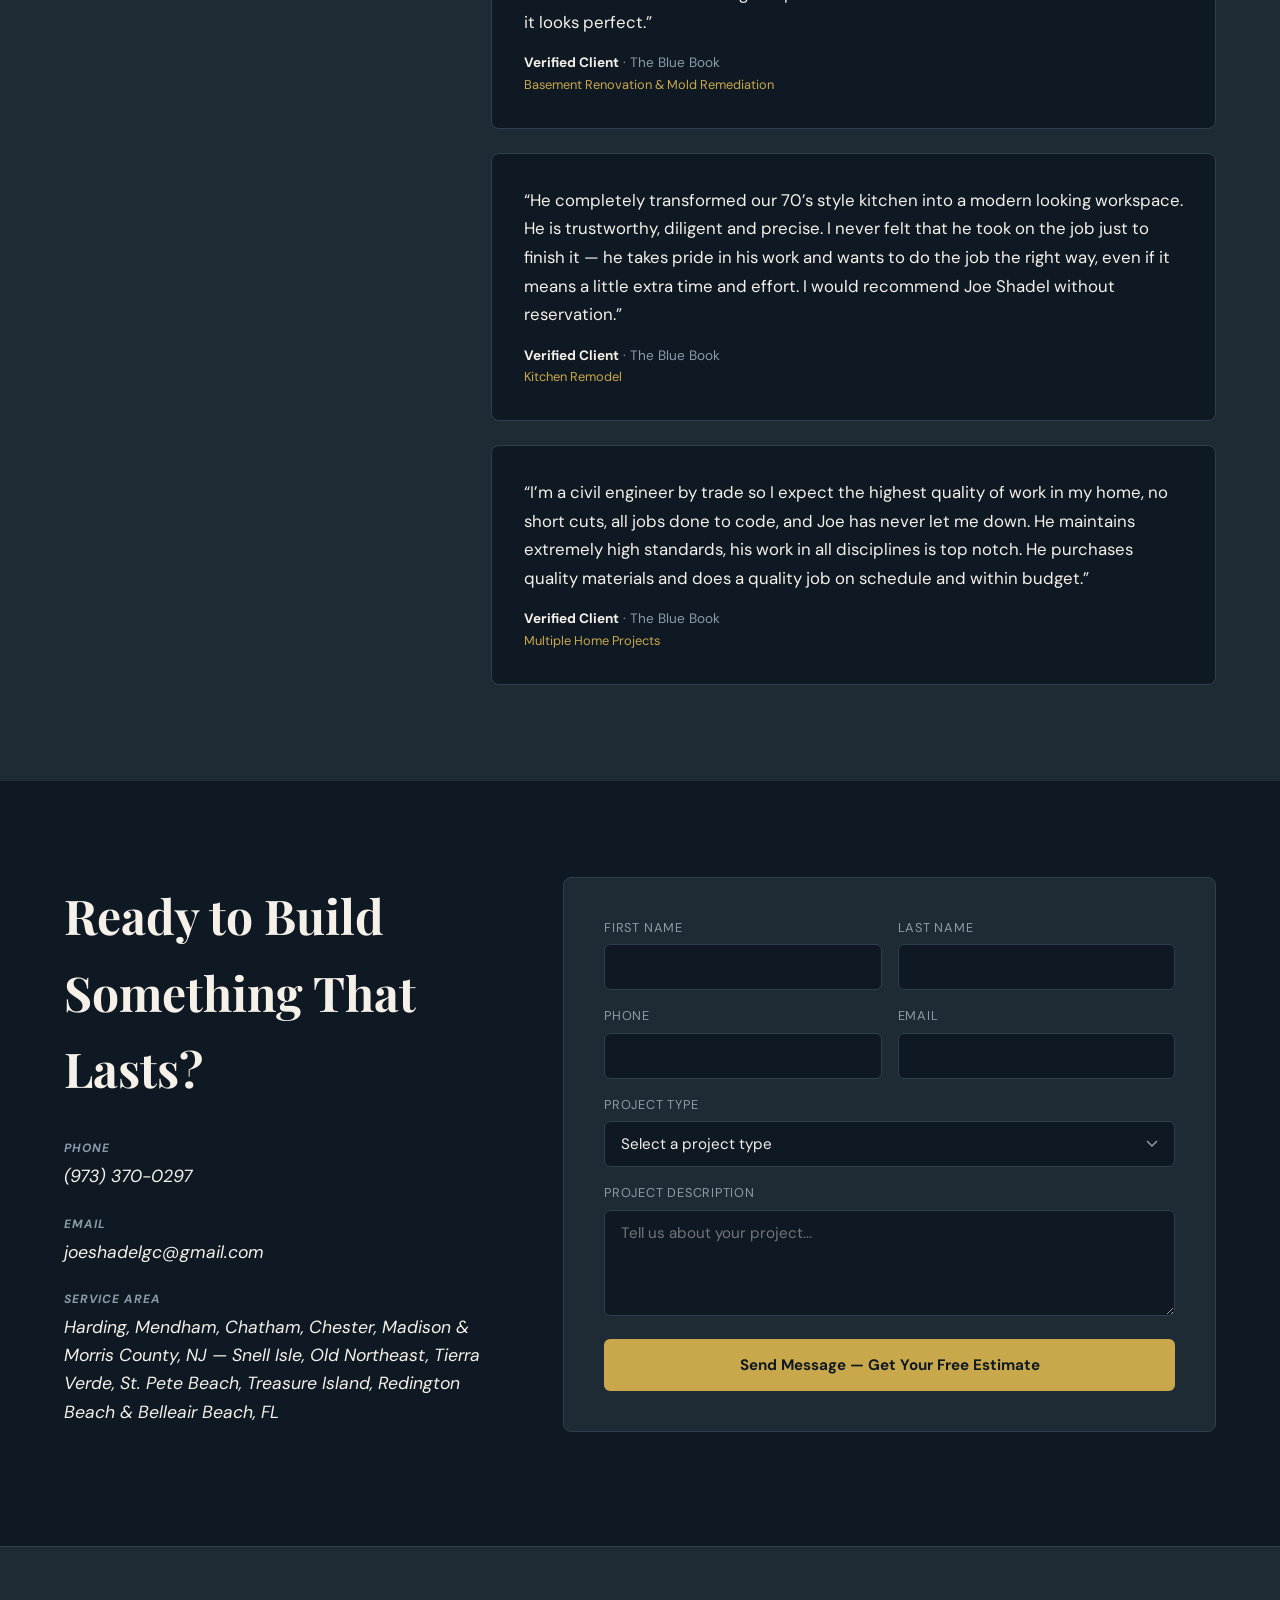
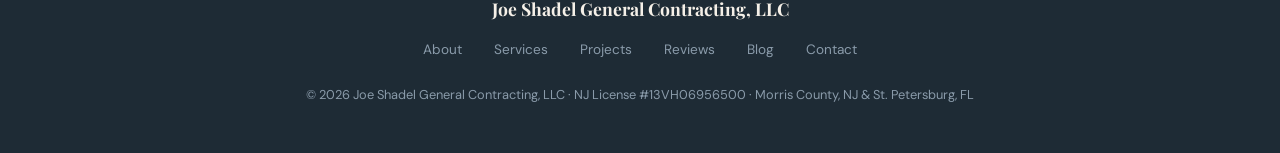
==== commit 76c41ed5: "Update About photo caption wording Co-Authored-By: Claude Sonnet 4.6 <noreply@anthropic.com>" ====
--- a/index.html
+++ b/index.html
@@ -263,7 +263,7 @@
     <div class="about__inner container">
       <div class="about__photo">
         <img src="joeshadel-photos/image_07.jpg" alt="Joe Shadel on a job site in the early days of his career">
-        <p class="about__caption">Joe in 1988 doing a Kitchen Renovation in West Orange, NJ</p>
+        <p class="about__caption">Joe in 1988 at the start of Kitchen Renovation in West Orange, NJ</p>
       </div>
       <div class="about__content">
         <h2 class="section__heading">Built Different Since Day One.</h2>
